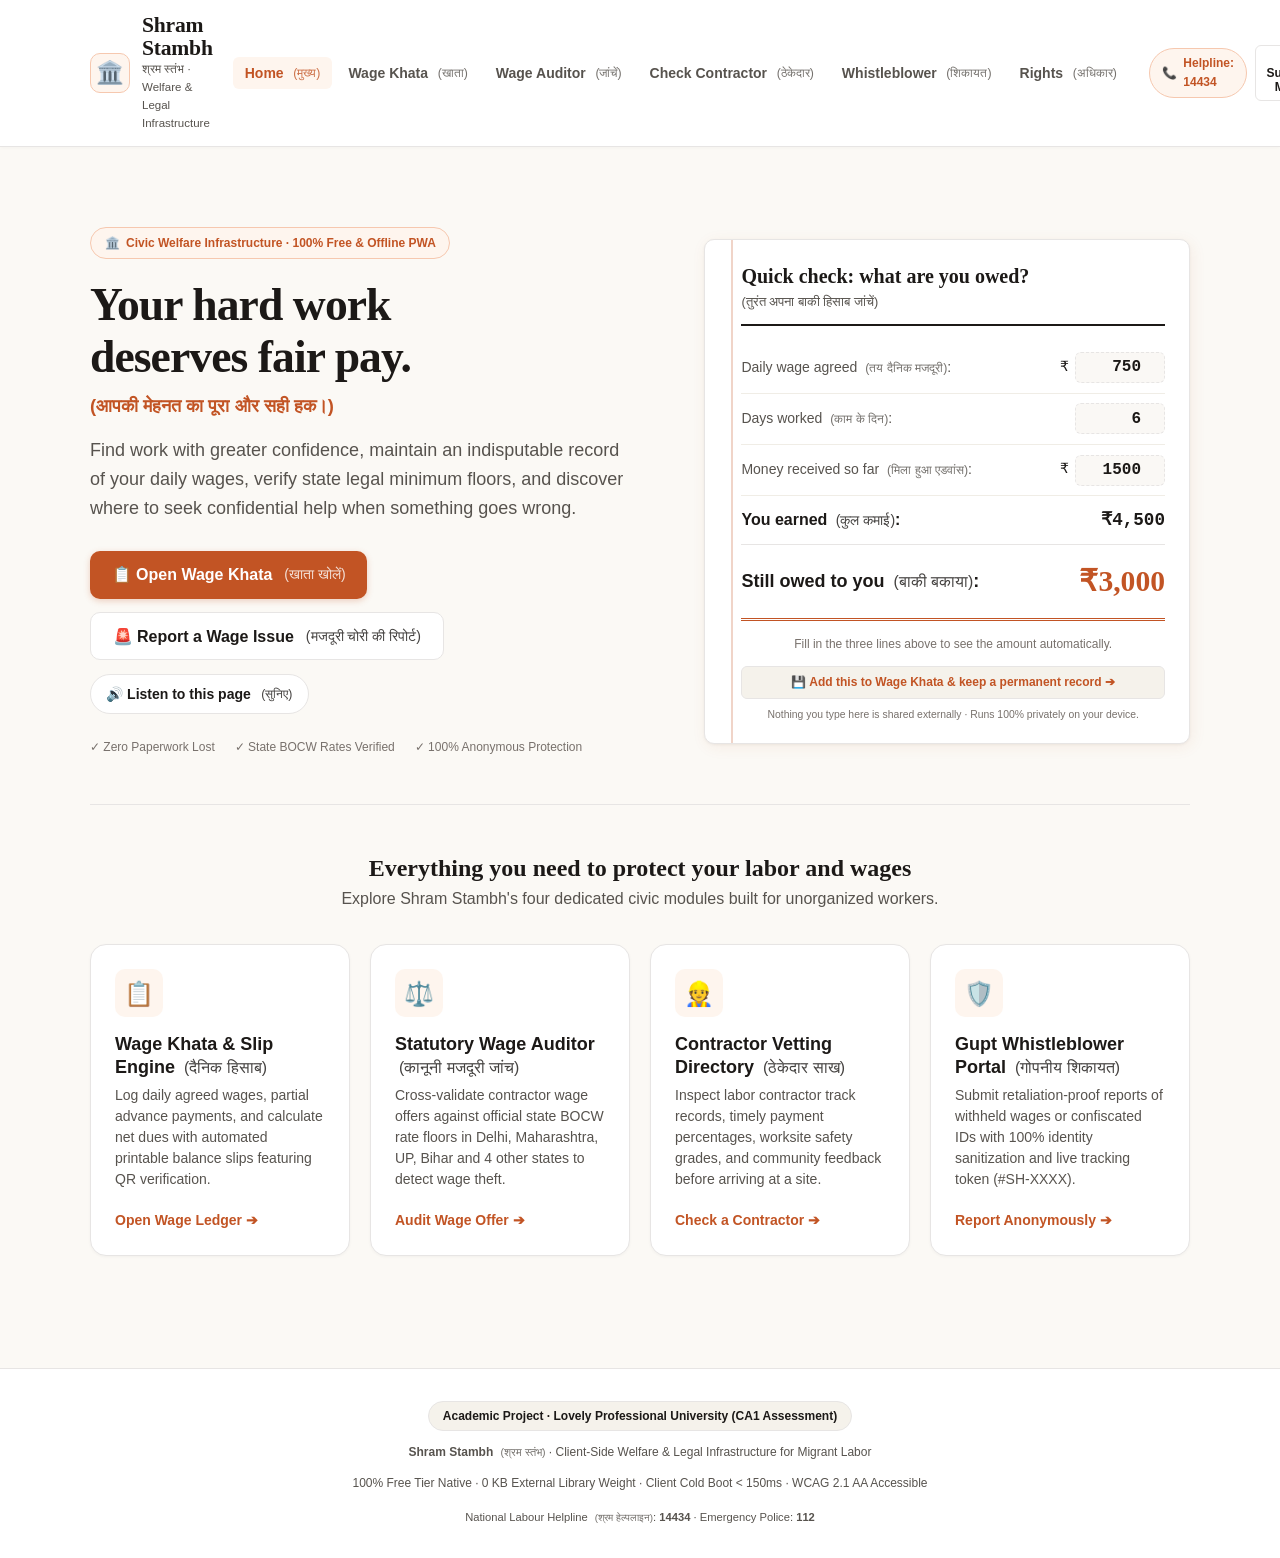
==== index.html @ 22757622 "Revamp UI with aesthetic minimalist terracotta theme, lined notepad widget, and gateway navigation" ====
<!DOCTYPE html>
<html lang="en">
<head>
  <meta charset="UTF-8">
  <meta name="viewport" content="width=device-width, initial-scale=1.0, maximum-scale=5.0">
  <meta name="theme-color" content="#c25424">
  <meta name="description" content="Shram Stambh (श्रम स्तंभ) - Client-side welfare and legal infrastructure for migrant laborers in India. Digital wage ledger, statutory wage auditor, contractor vetting, and anonymous whistleblower portal.">
  <title>Shram Stambh (श्रम स्तंभ) | Migrant Labor Welfare & Legal Infrastructure</title>
  
  <link rel="manifest" href="manifest.json">
  <link rel="stylesheet" href="css/style.css">
</head>
<body>

  <!-- Top Real-time Audio Narrator Ticker (Low-Literacy Voice Bar) -->
  <aside id="speechBar" class="speech-bar" role="status" aria-live="polite">
    <div class="speech-bar-info">
      <div class="speech-waves">
        <span></span><span></span><span></span>
      </div>
      <span id="speechText">Shram Stambh Audio Narrator is actively reading...</span>
    </div>
    <button id="btnStopSpeech" class="btn-stop-speech">Stop Audio <span class="hi-bracket">(आवाज बंद करें)</span> ✕</button>
  </aside>

  <!-- Main Sticky Header -->
  <header class="site-header" role="banner">
    <div class="header-inner">
      <div class="brand-wrapper" onclick="switchTab('home')" role="button" tabindex="0" aria-label="Shram Stambh Home">
        <div class="brand-pillar-icon" aria-hidden="true">🏛️</div>
        <div class="brand-text">
          <h1>Shram Stambh</h1>
          <div class="brand-tagline">श्रम स्तंभ · Welfare & Legal Infrastructure</div>
        </div>
      </div>

      <!-- Navigation Links -->
      <nav class="nav-links-wrap" role="navigation" aria-label="Main Navigation">
        <button class="nav-link-btn active" data-tab="home">Home <span class="hi-bracket">(मुख्य)</span></button>
        <button class="nav-link-btn" data-tab="khata">Wage Khata <span class="hi-bracket">(खाता)</span></button>
        <button class="nav-link-btn" data-tab="verify">Wage Auditor <span class="hi-bracket">(जांचें)</span></button>
        <button class="nav-link-btn" data-tab="contractors">Check Contractor <span class="hi-bracket">(ठेकेदार)</span></button>
        <button class="nav-link-btn" data-tab="grievance">Whistleblower <span class="hi-bracket">(शिकायत)</span></button>
        <button class="nav-link-btn" data-tab="rights">Rights <span class="hi-bracket">(अधिकार)</span></button>
      </nav>

      <!-- Accessibility & Helpline Controls -->
      <div class="header-controls">
        <a href="tel:14434" class="emergency-pill" title="National Labour Helpline">
          <span>📞</span>
          <span>Helpline: 14434</span>
        </a>

        <!-- Accessibility: High Contrast (Sunlight Mode) -->
        <button id="btnContrastToggle" class="ctrl-btn" title="High Contrast Sunlight Mode" aria-label="High Contrast Mode">
          ☀️ Sunlight Mode
        </button>

        <!-- Accessibility: Large Font -->
        <button id="btnFontToggle" class="ctrl-btn" title="Increase Font Size" aria-label="Increase Font Size">
          A+ Text
        </button>
      </div>
    </div>
  </header>

  <!-- Main View Container -->
  <main class="main-content" role="main">

    <!-- ====================================================================
         VIEW 0: AESTHETIC HOMEPAGE & INTERACTIVE QUICK-CHECK GATEWAY
         ==================================================================== -->
    <section id="view-home" class="view-panel active" aria-labelledby="homeHeading">
      
      <!-- Hero Section -->
      <div class="hero-section">
        <div class="hero-grid">
          
          <!-- Left Column: Emotional, Dignified Civic Message -->
          <div class="hero-text-col">
            <div class="hero-tag-pill">
              <span>🏛️</span>
              <span>Civic Welfare Infrastructure · 100% Free &amp; Offline PWA</span>
            </div>

            <h1 id="homeHeading" class="hero-title">
              Your hard work<br>deserves fair pay.
            </h1>
            <div style="font-size: 1.15rem; font-weight: 600; color: var(--color-primary); margin-top: -0.6rem; margin-bottom: 1rem;">
              (आपकी मेहनत का पूरा और सही हक।)
            </div>

            <p class="hero-subtitle">
              Find work with greater confidence, maintain an indisputable record of your daily wages, verify state legal minimum floors, and discover where to seek confidential help when something goes wrong.
            </p>

            <div class="hero-actions">
              <button class="btn btn-primary" onclick="switchTab('khata')">
                📋 Open Wage Khata <span class="hi-bracket">(खाता खोलें)</span>
              </button>
              <button class="btn btn-outline" onclick="switchTab('grievance')">
                🚨 Report a Wage Issue <span class="hi-bracket">(मजदूरी चोरी की रिपोर्ट)</span>
              </button>
              <button class="btn-narrate-pill" data-narrate-key="homeSection" aria-label="Listen to homepage audio">
                🔊 Listen to this page <span class="hi-bracket">(सुनिए)</span>
              </button>
            </div>

            <div class="trust-badges">
              <span>✓ Zero Paperwork Lost</span>
              <span>✓ State BOCW Rates Verified</span>
              <span>✓ 100% Anonymous Protection</span>
            </div>
          </div>

          <!-- Right Column: Interactive Lined Paper Notepad Widget -->
          <div class="hero-widget-col">
            <div class="notepad-card" id="quickCheckNotepad">
              <div class="notepad-header">
                <h3>Quick check: what are you owed?</h3>
                <span style="font-size: 0.8rem; color: var(--color-text-muted);">(तुरंत अपना बाकी हिसाब जांचें)</span>
              </div>

              <!-- Line 1: Daily Wage Agreed -->
              <div class="notepad-row">
                <span class="notepad-label">Daily wage agreed <span class="hi-bracket">(तय दैनिक मजदूरी)</span>:</span>
                <div class="notepad-input-wrap">
                  <span>₹</span>
                  <input type="number" id="quickWage" class="notepad-input" value="750" min="0" step="10">
                </div>
              </div>

              <!-- Line 2: Days Worked -->
              <div class="notepad-row">
                <span class="notepad-label">Days worked <span class="hi-bracket">(काम के दिन)</span>:</span>
                <div class="notepad-input-wrap">
                  <input type="number" id="quickDays" class="notepad-input" value="6" min="1" step="1">
                </div>
              </div>

              <!-- Line 3: Money Received So Far -->
              <div class="notepad-row">
                <span class="notepad-label">Money received so far <span class="hi-bracket">(मिला हुआ एडवांस)</span>:</span>
                <div class="notepad-input-wrap">
                  <span>₹</span>
                  <input type="number" id="quickAdvance" class="notepad-input" value="1500" min="0" step="10">
                </div>
              </div>

              <!-- Summary Line 1: You Earned -->
              <div class="notepad-summary-row">
                <span style="font-weight: 600;">You earned <span class="hi-bracket">(कुल कमाई)</span>:</span>
                <strong id="quickEarned" style="font-family: var(--font-mono); font-size: 1.1rem;">₹4,500</strong>
              </div>

              <!-- Summary Line 2: Still Owed To You -->
              <div class="notepad-owed-row">
                <span>Still owed to you <span class="hi-bracket">(बाकी बकाया)</span>:</span>
                <span id="quickOwed" class="owed-amount">₹3,000</span>
              </div>

              <div class="notepad-footer-hint">
                Fill in the three lines above to see the amount automatically.
              </div>

              <!-- Bridge to Full Ledger -->
              <button id="btnQuickTransferToKhata" class="btn-notepad-action">
                💾 Add this to Wage Khata &amp; keep a permanent record ➔
              </button>

              <div style="font-size: 0.65rem; color: var(--color-text-light); text-align: center; margin-top: 0.5rem;">
                Nothing you type here is shared externally · Runs 100% privately on your device.
              </div>
            </div>
          </div>

        </div>
      </div>

      <!-- Gateway Cards Section: Deeper Entry Points into Website -->
      <div class="gateway-section">
        <div class="gateway-section-title">
          <h2>Everything you need to protect your labor and wages</h2>
          <p>Explore Shram Stambh's four dedicated civic modules built for unorganized workers.</p>
        </div>

        <div class="gateway-grid">
          
          <!-- Gateway Card 1: Khata -->
          <div class="gateway-card" onclick="switchTab('khata')" role="button" tabindex="0">
            <div class="gateway-icon">📋</div>
            <div>
              <h3>Wage Khata &amp; Slip Engine <span class="hi-bracket">(दैनिक हिसाब)</span></h3>
              <p>Log daily agreed wages, partial advance payments, and calculate net dues with automated printable balance slips featuring QR verification.</p>
            </div>
            <span class="gateway-cta-link">Open Wage Ledger ➔</span>
          </div>

          <!-- Gateway Card 2: Legal Wage Auditor -->
          <div class="gateway-card" onclick="switchTab('verify')" role="button" tabindex="0">
            <div class="gateway-icon">⚖️</div>
            <div>
              <h3>Statutory Wage Auditor <span class="hi-bracket">(कानूनी मजदूरी जांच)</span></h3>
              <p>Cross-validate contractor wage offers against official state BOCW rate floors in Delhi, Maharashtra, UP, Bihar and 4 other states to detect wage theft.</p>
            </div>
            <span class="gateway-cta-link">Audit Wage Offer ➔</span>
          </div>

          <!-- Gateway Card 3: Contractor Vetting -->
          <div class="gateway-card" onclick="switchTab('contractors')" role="button" tabindex="0">
            <div class="gateway-icon">👷</div>
            <div>
              <h3>Contractor Vetting Directory <span class="hi-bracket">(ठेकेदार साख)</span></h3>
              <p>Inspect labor contractor track records, timely payment percentages, worksite safety grades, and community feedback before arriving at a site.</p>
            </div>
            <span class="gateway-cta-link">Check a Contractor ➔</span>
          </div>

          <!-- Gateway Card 4: Whistleblower Portal -->
          <div class="gateway-card" onclick="switchTab('grievance')" role="button" tabindex="0">
            <div class="gateway-icon">🛡️</div>
            <div>
              <h3>Gupt Whistleblower Portal <span class="hi-bracket">(गोपनीय शिकायत)</span></h3>
              <p>Submit retaliation-proof reports of withheld wages or confiscated IDs with 100% identity sanitization and live tracking token (#SH-XXXX).</p>
            </div>
            <span class="gateway-cta-link">Report Anonymously ➔</span>
          </div>

        </div>
      </div>

    </section>

    <!-- ====================================================================
         VIEW 1: KHATA (DIGITAL WAGE LEDGER & VOUCHERS)
         ==================================================================== -->
    <section id="view-khata" class="view-panel" aria-labelledby="khataHeading">
      <div class="section-banner">
        <div class="section-title-wrap">
          <h2 id="khataHeading">📋 Digital Daily Wage Ledger <span class="hi-bracket">(डिजिटल दैनिक मजदूरी खाता)</span></h2>
          <p>Maintain tamper-evident digital records of agreed daily wages and advance payments. <span class="hi-bracket">(दैनिक मजदूरी और एडवांस का पक्का हिसाब रखें।)</span></p>
        </div>
        <button class="btn-narrate-pill" data-narrate-key="khataSection" aria-label="Listen to section audio summary">
          🔊 Listen <span class="hi-bracket">(सुनिए)</span>
        </button>
      </div>

      <!-- Financial Metrics Grid -->
      <div class="stats-grid">
        <div class="stat-card">
          <span class="stat-label">Total Wages Earned <span class="hi-bracket">(कुल कमाई)</span></span>
          <span id="kpiTotalEarned" class="stat-value">₹0</span>
          <span class="stat-subtext">Total recorded work value</span>
        </div>
        <div class="stat-card paid">
          <span class="stat-label">Advance Received <span class="hi-bracket">(प्राप्त एडवांस)</span></span>
          <span id="kpiTotalAdvance" class="stat-value paid-text">₹0</span>
          <span class="stat-subtext">Tokens / cash paid</span>
        </div>
        <div class="stat-card due">
          <span class="stat-label">Net Balance Due <span class="hi-bracket">(बाकी बकाया)</span></span>
          <span id="kpiTotalDue" class="stat-value due-text">₹0</span>
          <span class="stat-subtext">Pending contractor payout</span>
        </div>
        <div class="stat-card days">
          <span class="stat-label">Days Recorded <span class="hi-bracket">(कार्य दिवस)</span></span>
          <span id="kpiTotalDays" class="stat-value" style="color: #0284c7;">0</span>
          <span class="stat-subtext">Attendance logs</span>
        </div>
      </div>

      <!-- Two-Column Interactive Layout -->
      <div class="dashboard-columns">
        
        <!-- Left Column: Work Logger Form -->
        <div class="app-card">
          <div class="card-title-bar">
            <h3>Log Daily Work <span class="hi-bracket">(नया काम दर्ज करें)</span></h3>
            <span class="badge badge-verified">₹0 Cost · 100% Offline</span>
          </div>

          <form id="formLogWork" novalidate>
            <div class="form-grid">
              
              <div class="form-group">
                <label for="entryDate" class="form-label">Date of Work <span class="hi-bracket">(काम की तारीख)</span></label>
                <input type="date" id="entryDate" class="form-input" required>
              </div>

              <div class="form-group">
                <label for="entryThekedar" class="form-label">Contractor Name / Munshi <span class="hi-bracket">(ठेकेदार का नाम / मुंशी)</span></label>
                <input type="text" id="entryThekedar" class="form-input" placeholder="e.g. Ramesh Thekedar, Gupta Construction" required>
              </div>

              <div class="form-group">
                <label for="entrySite" class="form-label">Worksite / Project Name <span class="hi-bracket">(साइट / कार्यस्थल का नाम)</span></label>
                <input type="text" id="entrySite" class="form-input" placeholder="e.g. Apex Tower 4, Sector 62 Flyover" required>
              </div>

              <div class="form-group">
                <label for="entryRole" class="form-label">Skill Role <span class="hi-bracket">(काम की श्रेणी)</span></label>
                <select id="entryRole" class="form-select">
                  <option value="Labourer (अकुशल मजदूर)">Unskilled Labourer / Helper / Beldar <span class="hi-bracket">(अकुशल मजदूर)</span></option>
                  <option value="Semi-Skilled (अर्ध-कुशल)">Semi-Skilled / Assistant Mason <span class="hi-bracket">(अर्ध-कुशल)</span></option>
                  <option value="Mason (राजमिस्त्री)" selected>Skilled Mason / Carpenter / Electrician <span class="hi-bracket">(कुशल कारीगर)</span></option>
                  <option value="Supervisor (फोरमैन)">Highly Skilled / Supervisor / Foreman <span class="hi-bracket">(उच्च कुशल)</span></option>
                </select>
              </div>

              <div class="form-grid two-col">
                <div class="form-group">
                  <label for="entryWage" class="form-label">Agreed Daily Wage (₹) <span class="hi-bracket">(तय दैनिक मजदूरी)</span></label>
                  <div class="input-currency-wrapper">
                    <span class="currency-symbol">₹</span>
                    <input type="number" id="entryWage" class="form-input" placeholder="750" min="0" step="10" required>
                  </div>
                </div>

                <div class="form-group">
                  <label for="entryAdvance" class="form-label">Advance Received Today (₹) <span class="hi-bracket">(आज मिला एडवांस)</span></label>
                  <div class="input-currency-wrapper">
                    <span class="currency-symbol">₹</span>
                    <input type="number" id="entryAdvance" class="form-input" value="0" min="0" step="10">
                  </div>
                </div>
              </div>

              <div class="form-group">
                <label for="entryNotes" class="form-label">Work Details &amp; Notes <span class="hi-bracket">(काम का विवरण व टिप्पणी)</span></label>
                <input type="text" id="entryNotes" class="form-input" placeholder="e.g. 2 hours overtime, shuttering work block C">
              </div>

              <button type="submit" class="btn btn-primary btn-block" style="margin-top: 0.5rem;">
                💾 Save Entry to Ledger <span class="hi-bracket">(हिसाब सेव करें)</span>
              </button>

            </div>
          </form>
        </div>

        <!-- Right Column: Ledger Slips List -->
        <div class="app-card">
          <div class="card-title-bar">
            <h3>Recent Balance Records <span class="hi-bracket">(बाकी हिसाब पर्चियां)</span></h3>
            <button class="btn-narrate-pill" data-narrate-key="balanceSlip" title="Listen to Slip guidance" aria-label="Listen to Slip guidance">
              🔊
            </button>
          </div>

          <!-- Filters -->
          <div class="filter-bar">
            <input type="text" id="filterThekedar" class="form-input" placeholder="Search by contractor or worksite (खोजें)...">
            <select id="filterStatus" class="form-select">
              <option value="all">All Records <span class="hi-bracket">(सभी)</span></option>
              <option value="due">Due Only <span class="hi-bracket">(बकाया)</span></option>
              <option value="paid">Paid Only <span class="hi-bracket">(चुकता)</span></option>
            </select>
          </div>

          <!-- Records Container -->
          <div id="recordsList" class="records-list" role="region" aria-live="polite">
            <!-- Populated dynamically by wageTracker.js -->
          </div>

        </div>

      </div>
    </section>

    <!-- ====================================================================
         VIEW 2: STATUTORY LEGAL WAGE AUDITOR
         ==================================================================== -->
    <section id="view-verify" class="view-panel" aria-labelledby="verifyHeading">
      <div class="section-banner">
        <div class="section-title-wrap">
          <h2 id="verifyHeading">⚖️ Statutory Wage Auditor &amp; BOCW Checker <span class="hi-bracket">(कानूनी मजदूरी जांच केंद्र)</span></h2>
          <p>Cross-validate contractor offers against official state statutory minimum wage floors. <span class="hi-bracket">(सरकारी न्यूनतम मजदूरी से दर जांचें।)</span></p>
        </div>
        <button class="btn-narrate-pill" data-narrate-key="verifySection" aria-label="Listen to section audio summary">
          🔊 Listen <span class="hi-bracket">(सुनिए)</span>
        </button>
      </div>

      <div class="dashboard-columns">
        
        <!-- Left: Auditor Input Form -->
        <div class="app-card">
          <div class="card-title-bar">
            <h3>Statutory Minimum Wage Auditor <span class="hi-bracket">(न्यूनतम मजदूरी कैलकुलेटर)</span></h3>
            <span class="badge badge-due">Minimum Wages Act 1948</span>
          </div>

          <div class="form-grid">
            
            <div class="form-group">
              <label for="auditStateSelect" class="form-label">Select State <span class="hi-bracket">(राज्य चुनें)</span></label>
              <select id="auditStateSelect" class="form-select">
                <option value="Delhi" selected>Delhi (Delhi NCT) <span class="hi-bracket">(दिल्ली)</span></option>
                <option value="Maharashtra">Maharashtra <span class="hi-bracket">(महाराष्ट्र)</span></option>
                <option value="Punjab">Punjab <span class="hi-bracket">(पंजाब)</span></option>
                <option value="Uttar Pradesh">Uttar Pradesh <span class="hi-bracket">(उत्तर प्रदेश)</span></option>
                <option value="Bihar">Bihar <span class="hi-bracket">(बिहार)</span></option>
                <option value="Haryana">Haryana <span class="hi-bracket">(हरियाणा)</span></option>
                <option value="Karnataka">Karnataka <span class="hi-bracket">(कर्नाटक)</span></option>
                <option value="West Bengal">West Bengal <span class="hi-bracket">(पश्चिम बंगाल)</span></option>
              </select>
            </div>

            <div class="form-group">
              <label for="auditSkillSelect" class="form-label">Skill Category <span class="hi-bracket">(काम की श्रेणी)</span></label>
              <select id="auditSkillSelect" class="form-select">
                <option value="unskilled" selected>Unskilled (Helper / Beldar) <span class="hi-bracket">(अकुशल मजदूर)</span></option>
                <option value="semi_skilled">Semi-Skilled (Asst. Mason) <span class="hi-bracket">(अर्ध-कुशल)</span></option>
                <option value="skilled">Skilled (Mason / Electrician) <span class="hi-bracket">(कुशल कारीगर)</span></option>
                <option value="highly_skilled">Highly Skilled (Supervisor) <span class="hi-bracket">(उच्च कुशल)</span></option>
              </select>
            </div>

            <div class="form-group">
              <label for="auditWageInput" class="form-label">Contractor Offered Daily Wage (₹) <span class="hi-bracket">(ऑफर की गई मजदूरी)</span></label>
              <div class="input-currency-wrapper">
                <span class="currency-symbol">₹</span>
                <input type="number" id="auditWageInput" class="form-input" value="500" placeholder="500" min="0" step="10">
              </div>
              <span class="form-hint">Enter the daily wage promised or paid by the labor contractor.</span>
            </div>

            <button id="btnVerifyWage" type="button" class="btn btn-primary btn-block">
              ⚖️ Verify Statutory Compliance <span class="hi-bracket">(कानूनी जांच करें)</span>
            </button>

            <!-- Dynamic Wage Theft Alert Box Container -->
            <div id="auditResultBox" aria-live="assertive">
              <!-- Result renders here with live theft calculation -->
            </div>

          </div>
        </div>

        <!-- Right: Official Statutory Matrix & Worker Rights -->
        <div>
          <div class="app-card">
            <div class="card-title-bar">
              <h3>Official Statutory Minimum Wage Floor (BOCW) <span class="hi-bracket">(सरकारी मजदूरी दर सूची)</span></h3>
            </div>
            <div id="statutoryMatrixContainer">
              <!-- Dynamically populated from wageTracker.js -->
            </div>
          </div>
        </div>

      </div>
    </section>

    <!-- ====================================================================
         VIEW 3: CONTRACTOR DIRECTORY & COMMUNITY VETTING
         ==================================================================== -->
    <section id="view-contractors" class="view-panel" aria-labelledby="contractorHeading">
      <div class="section-banner">
        <div class="section-title-wrap">
          <h2 id="contractorHeading">👷 Contractor Directory &amp; Community Vetting <span class="hi-bracket">(ठेकेदार डायरेक्टरी व जन-समीक्षा)</span></h2>
          <p>Vet contractors before accepting a job. Inspect timely payment scores and safety grades. <span class="hi-bracket">(काम लेने से पहले ठेकेदार की साख जांचें।)</span></p>
        </div>
        <div style="display: flex; gap: 0.5rem; align-items: center; flex-wrap: wrap;">
          <button id="btnOpenRateModal" class="btn btn-primary btn-small">
            + Rate a Contractor <span class="hi-bracket">(रेटिंग दें)</span>
          </button>
          <button class="btn-narrate-pill" data-narrate-key="reviewsSection" aria-label="Listen to section audio summary">
            🔊 Listen <span class="hi-bracket">(सुनिए)</span>
          </button>
        </div>
      </div>

      <!-- Search Input -->
      <div class="filter-bar">
        <input type="text" id="searchContractorInput" class="form-input" placeholder="Search by contractor, city or trade (ठेकेदार या शहर खोजें)...">
      </div>

      <!-- Contractor Cards Grid -->
      <div id="contractorsList" class="contractor-grid">
        <!-- Rendered by complaints.js -->
      </div>
    </section>

    <!-- ====================================================================
         VIEW 4: GUPT SHIKAYAT KENDRA (WHISTLEBLOWER & RETALIATION-PROOF PORTAL)
         ==================================================================== -->
    <section id="view-grievance" class="view-panel" aria-labelledby="grievanceHeading">
      <div class="section-banner">
        <div class="section-title-wrap">
          <h2 id="grievanceHeading">🛡️ Whistleblower Portal / Gupt Kendra <span class="hi-bracket">(गुप्त शिकायत केंद्र)</span></h2>
          <p>100% Anonymous &amp; Retaliation-Proof. Your identity is cryptographically sanitized. <span class="hi-bracket">(100% गोपनीय व सुरक्षित।)</span></p>
        </div>
        <button class="btn-narrate-pill" data-narrate-key="grievanceSection" aria-label="Listen to section audio summary">
          🔊 Listen <span class="hi-bracket">(सुनिए)</span>
        </button>
      </div>

      <!-- Anonymity Shield Banner -->
      <div class="anonymity-shield-banner">
        <div class="shield-content">
          <div class="shield-icon" aria-hidden="true">🔒</div>
          <div>
            <h3 style="font-size: 1.15rem; color: #ffffff;">Zero-Retaliation Guarantee <span class="hi-bracket">(पूर्ण पहचान सुरक्षा)</span></h3>
            <p style="font-size: 0.85rem; color: #cbd5e1; margin-top: 0.2rem;">
              Worker identity keys are stripped before storage. Unique tracking tokens protect against blacklisting or employer harassment.
            </p>
          </div>
        </div>
        <button id="btnToggleAdmin" class="btn btn-secondary btn-small" style="background: rgba(255,255,255,0.15); color: #fff; border-color: rgba(255,255,255,0.3);">
          👔 Labour Officer Dashboard <span class="hi-bracket">(श्रम अधिकारी दृश्य)</span>
        </button>
      </div>

      <div class="dashboard-columns">
        
        <!-- Left: Whistleblower Form -->
        <div class="app-card">
          <div class="card-title-bar">
            <h3>Report Wage Theft, Confiscation or Abuse <span class="hi-bracket">(शोषण की रिपोर्ट दर्ज करें)</span></h3>
            <span class="badge badge-due">100% Anonymous</span>
          </div>

          <form id="formGrievance">
            <div class="form-grid">
              
              <div class="form-group">
                <label for="grievanceContractor" class="form-label">Accused Contractor / Worksite <span class="hi-bracket">(आरोपी ठेकेदार / साइट का नाम)</span></label>
                <input type="text" id="grievanceContractor" class="form-input" placeholder="e.g. Sharma Infrastructure / Metro Flyover Site" required>
              </div>

              <div class="form-group">
                <label for="grievanceLocation" class="form-label">Incident Location / City <span class="hi-bracket">(घटना स्थल / शहर)</span></label>
                <input type="text" id="grievanceLocation" class="form-input" placeholder="e.g. Sector 62, Noida, Uttar Pradesh" required>
              </div>

              <div class="form-group">
                <label for="grievanceCategory" class="form-label">Violation Category <span class="hi-bracket">(शिकायत का प्रकार)</span></label>
                <select id="grievanceCategory" class="form-select">
                  <option value="wage_theft">Unpaid / Slashed Wages (Wage Theft) <span class="hi-bracket">(मजदूरी चोरी)</span></option>
                  <option value="withheld_documents">Confiscated Aadhaar / Personal Documents <span class="hi-bracket">(दस्तावेज जब्ती)</span></option>
                  <option value="unsafe_site">Unsafe Worksite / No Safety Equipment <span class="hi-bracket">(असुरक्षित कार्यस्थल)</span></option>
                  <option value="harassment">Verbal Threats / Physical Harassment <span class="hi-bracket">(धमकी या प्रताड़ना)</span></option>
                  <option value="overtime_unpaid">Forced Unpaid Overtime (12-14 hr shifts) <span class="hi-bracket">(बिना भुगतान ओवरटाइम)</span></option>
                </select>
              </div>

              <div class="form-group">
                <label for="grievanceDetails" class="form-label">Detailed Incident Description <span class="hi-bracket">(घटना का पूरा विवरण)</span></label>
                <textarea id="grievanceDetails" class="form-textarea" placeholder="Describe the incident: how many workers affected, pending payment days, contractor response..." required></textarea>
              </div>

              <!-- Anonymity Checkbox -->
              <label class="checkbox-group" for="grievanceAnonCheckbox">
                <input type="checkbox" id="grievanceAnonCheckbox" checked>
                <div class="checkbox-text">
                  <span class="checkbox-title">Keep Identity 100% Anonymous <span class="hi-bracket">(मेरी पहचान पूरी तरह गुप्त रखें)</span></span>
                  <span class="checkbox-desc">Client-side sanitizer strips personal details and issues an isolated alphanumeric tracking token.</span>
                </div>
              </label>

              <button type="submit" class="btn btn-danger btn-block" style="margin-top: 0.5rem;">
                📢 Submit Whistleblower Report <span class="hi-bracket">(गुप्त शिकायत भेजें)</span>
              </button>

            </div>
          </form>
        </div>

        <!-- Right: Status Tracker Card -->
        <div class="app-card">
          <div class="card-title-bar">
            <h3>Track Grievance Status <span class="hi-bracket">(शिकायत स्थिति जांचें)</span></h3>
            <span class="badge badge-verified">Live Tracking</span>
          </div>

          <p class="form-hint" style="margin-bottom: 0.75rem;">
            Enter your tracking Ticket ID (e.g. <strong>#SH-9042</strong> or <strong>#SH-8719</strong>) to inspect legal dispatch and enforcement status.
          </p>

          <div style="display: flex; gap: 0.5rem; margin-bottom: 1rem;">
            <input type="text" id="inputTrackTicket" class="form-input" placeholder="e.g. #SH-9042">
            <button id="btnTrackTicket" class="btn btn-secondary" style="min-width: 110px;">
              🔍 Track Status <span class="hi-bracket">(जांचें)</span>
            </button>
          </div>

          <div id="trackResultContainer">
            <div class="empty-state">
              <div class="empty-state-icon">🛡️</div>
              <p>Enter your Ticket ID above or type <strong>#SH-9042</strong> for an instant live demo.</p>
            </div>
          </div>

        </div>

      </div>
    </section>

    <!-- ====================================================================
         VIEW 5: WORKER LEGAL RIGHTS GUIDE
         ==================================================================== -->
    <section id="view-rights" class="view-panel" aria-labelledby="rightsHeading">
      <div class="section-banner">
        <div class="section-title-wrap">
          <h2 id="rightsHeading">⚖️ Know Your Statutory Rights <span class="hi-bracket">(कामगारों के कानूनी अधिकार)</span></h2>
          <p>Core protections guaranteed under Indian labour laws for unorganized and migrant workers.</p>
        </div>
      </div>

      <div class="dashboard-columns">
        <div class="app-card">
          <div class="card-title-bar">
            <h3>5 Core Statutory Legal Protections</h3>
          </div>
          <ul style="font-size: 0.95rem; line-height: 1.7; padding-left: 1.25rem; color: var(--color-text-main);">
            <li><strong>Maximum 8-Hour Workday:</strong> Under the Factories Act and BOCW rules, work beyond 8 hours daily requires overtime compensation at twice the normal rate (2x wages).</li>
            <li><strong>Mandatory Weekly Rest Day:</strong> Every worker is legally entitled to 1 full paid rest day after 6 consecutive days of work.</li>
            <li><strong>Passbook &amp; Attendance Slip:</strong> Section 17 of the Inter-State Migrant Workmen Act 1979 makes it mandatory for contractors to issue written wage passbooks to every laborer.</li>
            <li><strong>Zero Document Confiscation:</strong> Withholding a worker's original Aadhaar, ration card, or voter ID is a criminal offense under IPC Section 340.</li>
            <li><strong>Safety Equipment &amp; Drinking Water:</strong> Helmets, safety boots, first-aid, and clean potable drinking water are non-negotiable statutory duties of the employer on all construction sites.</li>
          </ul>
        </div>

        <div class="app-card">
          <div class="card-title-bar">
            <h3>Key National Labour Enactments</h3>
          </div>
          <ul style="font-size: 0.9rem; line-height: 1.6; padding-left: 1.25rem; color: var(--color-text-muted);">
            <li><strong>Minimum Wages Act, 1948:</strong> Mandates legal floor rates that cannot be undercut by any informal contract.</li>
            <li><strong>Building and Other Construction Workers (BOCW) Act, 1996:</strong> Regulates safety, health, accident compensation, and cess funds.</li>
            <li><strong>Inter-State Migrant Workmen Act, 1979:</strong> Requires licensing of contractors and protects laborers migrating across state lines.</li>
            <li><strong>Code on Wages, 2019:</strong> Universalizes floor wages across informal day-labor sectors in India.</li>
          </ul>
          <div style="margin-top: 1rem;">
            <a href="tel:14434" class="btn btn-primary btn-block">📞 Call National Labour Helpline: 14434</a>
          </div>
        </div>
      </div>
    </section>

  </main>

  <!-- ====================================================================
       MODALS & DIALOGS
       ==================================================================== -->

  <!-- Printable Slip Modal -->
  <div id="slipModal" class="modal-overlay" role="dialog" aria-modal="true" aria-labelledby="slipModalTitle">
    <div class="modal-card">
      <div class="modal-header">
        <h3 id="slipModalTitle">🖨️ Printable Balance Wage Slip <span class="hi-bracket">(कानूनी हिसाब पर्ची)</span></h3>
        <button class="btn-close-modal" aria-label="Close">&times;</button>
      </div>
      <div class="modal-body" id="slipModalContent">
        <!-- Rendered by wageTracker.js -->
      </div>
      <div class="modal-footer">
        <button class="btn btn-secondary btn-modal-cancel">Close <span class="hi-bracket">(बंद करें)</span></button>
        <button id="btnTriggerPrint" class="btn btn-primary">🖨️ Print Slip <span class="hi-bracket">(पर्ची प्रिंट करें)</span></button>
      </div>
    </div>
  </div>

  <!-- Ticket Confirmation Modal -->
  <div id="ticketModal" class="modal-overlay" role="dialog" aria-modal="true" aria-labelledby="ticketModalTitle">
    <div class="modal-card">
      <div class="modal-header">
        <h3 id="ticketModalTitle">🛡️ Confidential Grievance Receipt <span class="hi-bracket">(गोपनीय रसीद)</span></h3>
        <button class="btn-close-modal" aria-label="Close">&times;</button>
      </div>
      <div class="modal-body" id="ticketModalContent">
        <!-- Rendered by app.js -->
      </div>
      <div class="modal-footer">
        <button class="btn btn-primary btn-modal-cancel">Got It, Save Ticket <span class="hi-bracket">(समझ गया)</span></button>
      </div>
    </div>
  </div>

  <!-- Rate Contractor Modal -->
  <div id="rateContractorModal" class="modal-overlay" role="dialog" aria-modal="true" aria-labelledby="rateModalTitle">
    <div class="modal-card">
      <div class="modal-header">
        <h3 id="rateModalTitle">⭐ Rate a Contractor <span class="hi-bracket">(ठेकेदार को रेटिंग दें)</span></h3>
        <button class="btn-close-modal" aria-label="Close">&times;</button>
      </div>
      <form id="formRateContractor">
        <div class="modal-body">
          <div class="form-grid">
            <div class="form-group">
              <label for="rateModalThekedarName" class="form-label">Contractor Name <span class="hi-bracket">(ठेकेदार का नाम)</span></label>
              <input type="text" id="rateModalThekedarName" class="form-input" required>
            </div>
            <div class="form-grid two-col">
              <div class="form-group">
                <label for="rateModalTrade" class="form-label">Trade / Work Type <span class="hi-bracket">(काम का प्रकार)</span></label>
                <input type="text" id="rateModalTrade" class="form-input" placeholder="e.g. Masonry, Painting, Shuttering">
              </div>
              <div class="form-group">
                <label for="rateModalCity" class="form-label">City / Region <span class="hi-bracket">(शहर / क्षेत्र)</span></label>
                <input type="text" id="rateModalCity" class="form-input" placeholder="e.g. Noida / Delhi NCR">
              </div>
            </div>
            <div class="form-group">
              <label for="rateModalStars" class="form-label">Rating <span class="hi-bracket">(रेटिंग)</span></label>
              <select id="rateModalStars" class="form-select">
                <option value="5">⭐⭐⭐⭐⭐ (5/5) Excellent - Always pays on time</option>
                <option value="4" selected>⭐⭐⭐⭐ (4/5) Good Contractor</option>
                <option value="3">⭐⭐⭐ (3/5) Average - Occasional payment delays</option>
                <option value="2">⭐⭐ (2/5) Poor - Delays wages frequently</option>
                <option value="1">⭐ (1/5) Severe Warning - Wage theft reported</option>
              </select>
            </div>
            <div class="form-group">
              <label for="rateModalFeedback" class="form-label">Worker Experience &amp; Feedback <span class="hi-bracket">(आपका अनुभव / समीक्षा)</span></label>
              <textarea id="rateModalFeedback" class="form-textarea" placeholder="Does this contractor pay wages on time? How is site safety and drinking water availability?"></textarea>
            </div>
          </div>
        </div>
        <div class="modal-footer">
          <button type="button" class="btn btn-secondary btn-modal-cancel">Cancel <span class="hi-bracket">(रद्द करें)</span></button>
          <button type="submit" class="btn btn-primary">⭐ Submit Anonymous Review <span class="hi-bracket">(रेटिंग सबमिट करें)</span></button>
        </div>
      </form>
    </div>
  </div>

  <!-- Admin / Inspector Demo Modal -->
  <div id="adminModal" class="modal-overlay" role="dialog" aria-modal="true" aria-labelledby="adminModalTitle">
    <div class="modal-card" style="max-width: 720px;">
      <div class="modal-header">
        <h3 id="adminModalTitle">👔 Labour Enforcement Officer (DLC) Live View <span class="hi-bracket">(श्रम अधिकारी डैशबोर्ड)</span></h3>
        <button class="btn-close-modal" aria-label="Close">&times;</button>
      </div>
      <div class="modal-body" id="adminModalContent">
        <!-- Rendered by app.js -->
      </div>
      <div class="modal-footer">
        <button class="btn btn-secondary btn-modal-cancel">Close Dashboard <span class="hi-bracket">(बंद करें)</span></button>
      </div>
    </div>
  </div>

  <!-- Toast Notification Container -->
  <div id="toastContainer" class="toast-container" aria-live="polite"></div>

  <!-- Accessible Footer -->
  <footer class="site-footer" role="contentinfo">
    <div class="footer-inner">
      <div>
        <span class="academic-badge">Academic Project · Lovely Professional University (CA1 Assessment)</span>
      </div>
      <div>
        <strong>Shram Stambh <span class="hi-bracket">(श्रम स्तंभ)</span></strong> · Client-Side Welfare &amp; Legal Infrastructure for Migrant Labor
      </div>
      <div style="font-size: 0.75rem; color: var(--color-text-muted);">
        100% Free Tier Native · 0 KB External Library Weight · Client Cold Boot &lt; 150ms · WCAG 2.1 AA Accessible
      </div>
      <div style="font-size: 0.7rem; color: var(--color-text-muted); margin-top: 0.25rem;">
        National Labour Helpline <span class="hi-bracket">(श्रम हेल्पलाइन)</span>: <strong>14434</strong> · Emergency Police: <strong>112</strong>
      </div>
    </div>
  </footer>

  <!-- Core Pure Vanilla Modular Scripts (ES6+) -->
  <script src="js/speech.js"></script>
  <script src="js/wageTracker.js"></script>
  <script src="js/complaints.js"></script>
  <script src="js/app.js"></script>

  <!-- Service Worker Registration for PWA Offline Resilience -->
  <script>
    if ('serviceWorker' in navigator) {
      window.addEventListener('load', () => {
        navigator.serviceWorker.register('sw.js').then(() => {
          console.log('Shram Stambh Service Worker Registered.');
        }).catch(err => {
          console.warn('SW registration failed:', err);
        });
      });
    }
  </script>
</body>
</html>
---- css/style.css ----
/* ==========================================================================
   SHRAM STAMBH (श्रम स्तंभ) - Design System & Stylesheet
   Aesthetic: Minimalistic Warm Orange & Editorial Linen Palette
   Human-Centric, Accessible & Responsive across Mobile, Tablet, Desktop
   ========================================================================== */

:root {
  /* Warm Minimalistic Orange & Stone Palette */
  --color-primary: #c25424;           /* Warm Terracotta / Burnt Sienna */
  --color-primary-hover: #a33f16;
  --color-primary-light: #fef5ee;     /* Warm linen peach */
  --color-primary-border: #f6c8af;
  --color-primary-dark: #6e2509;

  --color-accent-amber: #b45309;
  --color-accent-gold: #d97706;

  --color-success: #15803d;
  --color-success-bg: #f2fbf4;
  --color-success-border: #bbf7d0;

  --color-danger: #b91c1c;
  --color-danger-bg: #fef2f2;
  --color-danger-border: #fecaca;

  /* Surfaces & Backgrounds */
  --color-bg-page: #fbf9f5;          /* Warm organic linen / cream */
  --color-bg-surface: #ffffff;
  --color-bg-subtle: #f5f2eb;        /* Soft sand */
  --color-bg-card: #ffffff;

  /* Typography Colors */
  --color-text-main: #1c1917;        /* Warm charcoal / deep stone */
  --color-text-muted: #57534e;       /* Medium warm stone */
  --color-text-light: #78716c;
  --color-text-inverse: #ffffff;
  --color-border: #e7e5e4;           /* Soft organic divider */
  --color-border-hover: #d6d3d1;
  --color-border-focus: #c25424;

  /* Elevation & Shadows */
  --shadow-sm: 0 1px 3px rgba(28, 25, 23, 0.04);
  --shadow-md: 0 4px 12px rgba(28, 25, 23, 0.06);
  --shadow-lg: 0 12px 24px -4px rgba(28, 25, 23, 0.08);
  --shadow-notepad: 2px 3px 15px rgba(194, 84, 36, 0.08), 0 1px 3px rgba(0,0,0,0.05);

  /* Typography Stack */
  --font-serif: "Merriweather", "Georgia", "Cambria", "Times New Roman", serif;
  --font-sans: -apple-system, BlinkMacSystemFont, "Segoe UI", Roboto, "Noto Sans Devanagari", Oxygen, Ubuntu, Cantarell, sans-serif;
  --font-mono: ui-monospace, SFMono-Regular, Menlo, Monaco, Consolas, monospace;

  --fs-xs: 0.75rem;     /* 12px */
  --fs-sm: 0.875rem;    /* 14px */
  --fs-base: 1rem;      /* 16px */
  --fs-lg: 1.125rem;    /* 18px */
  --fs-xl: 1.25rem;     /* 20px */
  --fs-2xl: 1.5rem;     /* 24px */
  --fs-3xl: 2rem;       /* 32px */
  --fs-hero: 2.85rem;   /* 45px */

  --touch-target: 48px;
  --radius-sm: 6px;
  --radius-md: 10px;
  --radius-lg: 16px;
  --radius-full: 9999px;
  --container-max: 1140px;

  --transition-fast: 0.15s ease-in-out;
  --transition-normal: 0.25s ease-in-out;
}

/* Bracketed Hindi Styling */
.hi-bracket {
  font-size: 0.88em;
  font-weight: 400;
  opacity: 0.82;
  margin-left: 0.25rem;
  color: inherit;
  display: inline-block;
}

/* High Contrast Mode for Construction Sunlight */
body.high-contrast {
  --color-primary: #f97316;
  --color-primary-hover: #ea580c;
  --color-primary-light: #1c1917;
  --color-primary-border: #f97316;

  --color-bg-page: #000000;
  --color-bg-surface: #121212;
  --color-bg-subtle: #1c1917;
  --color-bg-card: #18181b;

  --color-text-main: #ffffff;
  --color-text-muted: #d4d4d8;
  --color-border: #3f3f46;

  --color-success: #4ade80;
  --color-success-bg: #052e16;
  --color-danger: #f87171;
  --color-danger-bg: #450a0a;
}

/* Large Font Accessibility Mode */
body.large-font {
  --fs-xs: 0.875rem;
  --fs-sm: 1rem;
  --fs-base: 1.15rem;
  --fs-lg: 1.3rem;
  --fs-xl: 1.45rem;
  --fs-2xl: 1.75rem;
  --fs-3xl: 2.25rem;
  --fs-hero: 3.25rem;
  --touch-target: 54px;
}

/* Base Reset & Box Sizing */
*, *::before, *::after {
  box-sizing: border-box;
  margin: 0;
  padding: 0;
}

html {
  font-size: 16px;
  scroll-behavior: smooth;
  -webkit-text-size-adjust: 100%;
}

body {
  font-family: var(--font-sans);
  background-color: var(--color-bg-page);
  color: var(--color-text-main);
  line-height: 1.55;
  min-height: 100vh;
  display: flex;
  flex-direction: column;
  transition: background-color var(--transition-normal), color var(--transition-normal);
}

h1, h2, h3, h4, h5, h6 {
  color: var(--color-text-main);
  line-height: 1.25;
}

.serif-heading {
  font-family: var(--font-serif);
  font-weight: 700;
  letter-spacing: -0.015em;
}

p {
  margin-bottom: 0.75rem;
}

p:last-child {
  margin-bottom: 0;
}

a {
  color: var(--color-primary);
  text-decoration: none;
}

a:hover {
  color: var(--color-primary-hover);
}

:focus-visible {
  outline: 2.5px solid var(--color-border-focus);
  outline-offset: 2px;
}

/* ==========================================================================
   Header & Navigation
   ========================================================================== */
.site-header {
  background: var(--color-bg-surface);
  border-bottom: 1px solid var(--color-border);
  position: sticky;
  top: 0;
  z-index: 100;
  box-shadow: 0 1px 4px rgba(0,0,0,0.03);
}

.header-inner {
  max-width: var(--container-max);
  margin: 0 auto;
  padding: 0.85rem 1.25rem;
  display: flex;
  align-items: center;
  justify-content: space-between;
  gap: 1.25rem;
}

.brand-wrapper {
  display: flex;
  align-items: center;
  gap: 0.75rem;
  text-decoration: none;
  cursor: pointer;
}

.brand-pillar-icon {
  width: 40px;
  height: 40px;
  background: var(--color-primary-light);
  border: 1.5px solid var(--color-primary-border);
  border-radius: var(--radius-md);
  display: flex;
  align-items: center;
  justify-content: center;
  font-size: 1.4rem;
  color: var(--color-primary);
  flex-shrink: 0;
}

.brand-text h1 {
  font-family: var(--font-serif);
  font-size: 1.35rem;
  font-weight: 700;
  color: var(--color-text-main);
  line-height: 1.1;
  letter-spacing: -0.01em;
}

.brand-text .brand-tagline {
  font-size: 0.72rem;
  color: var(--color-text-muted);
  font-weight: 500;
}

/* Navigation Menu */
.nav-links-wrap {
  display: flex;
  align-items: center;
  gap: 0.25rem;
}

.nav-link-btn {
  background: none;
  border: none;
  padding: 0.5rem 0.75rem;
  font-size: var(--fs-sm);
  font-weight: 600;
  color: var(--color-text-muted);
  cursor: pointer;
  border-radius: var(--radius-sm);
  transition: all var(--transition-fast);
  display: inline-flex;
  align-items: center;
  gap: 0.35rem;
  white-space: nowrap;
}

.nav-link-btn:hover {
  color: var(--color-primary);
  background: var(--color-primary-light);
}

.nav-link-btn.active {
  color: var(--color-primary);
  background: var(--color-primary-light);
  font-weight: 700;
}

.header-controls {
  display: flex;
  align-items: center;
  gap: 0.5rem;
}

.emergency-pill {
  display: inline-flex;
  align-items: center;
  gap: 0.4rem;
  background: var(--color-primary-light);
  border: 1.5px solid var(--color-primary-border);
  color: var(--color-primary);
  padding: 0.35rem 0.75rem;
  border-radius: var(--radius-full);
  font-size: var(--fs-xs);
  font-weight: 700;
  text-decoration: none;
  transition: all var(--transition-fast);
}

.emergency-pill:hover {
  background: var(--color-primary);
  color: #ffffff;
}

.ctrl-btn {
  min-height: 38px;
  padding: 0.35rem 0.65rem;
  border: 1px solid var(--color-border);
  background: var(--color-bg-surface);
  color: var(--color-text-main);
  border-radius: var(--radius-sm);
  font-size: var(--fs-xs);
  font-weight: 600;
  cursor: pointer;
  display: inline-flex;
  align-items: center;
  gap: 0.3rem;
  transition: all var(--transition-fast);
}

.ctrl-btn:hover {
  background: var(--color-bg-subtle);
  border-color: var(--color-text-muted);
}

.ctrl-btn.active {
  background: var(--color-primary);
  color: #ffffff;
  border-color: var(--color-primary);
}

/* Speech Audio Ticker Bar */
.speech-bar {
  background: #1c1917;
  color: #f5f2eb;
  padding: 0.4rem 1.25rem;
  font-size: var(--fs-xs);
  display: none;
  align-items: center;
  justify-content: space-between;
  border-bottom: 1px solid #292524;
}

.speech-bar.active {
  display: flex;
}

.speech-bar-info {
  display: flex;
  align-items: center;
  gap: 0.5rem;
}

.speech-waves {
  display: flex;
  align-items: center;
  gap: 2px;
  height: 12px;
}

.speech-waves span {
  width: 3px;
  background: #f97316;
  border-radius: 2px;
  animation: wave 1s infinite ease-in-out;
}

.speech-waves span:nth-child(2) { animation-delay: 0.2s; height: 12px; }
.speech-waves span:nth-child(3) { animation-delay: 0.4s; height: 8px; }

@keyframes wave {
  0%, 100% { height: 4px; }
  50% { height: 12px; }
}

.btn-stop-speech {
  background: #b91c1c;
  color: #ffffff;
  border: none;
  border-radius: var(--radius-sm);
  padding: 0.2rem 0.55rem;
  font-size: var(--fs-xs);
  font-weight: 700;
  cursor: pointer;
}

/* ==========================================================================
   Hero Section & Interactive Quick-Check Notepad
   ========================================================================== */
.hero-section {
  padding: 3.5rem 0 3rem 0;
  border-bottom: 1px solid var(--color-border);
}

.hero-grid {
  display: grid;
  grid-template-columns: 1fr;
  gap: 2.5rem;
  align-items: center;
}

@media (min-width: 920px) {
  .hero-grid {
    grid-template-columns: 1.15fr 1fr;
    gap: 3.5rem;
  }
}

.hero-tag-pill {
  display: inline-flex;
  align-items: center;
  gap: 0.4rem;
  background: var(--color-primary-light);
  border: 1px solid var(--color-primary-border);
  color: var(--color-primary);
  font-size: var(--fs-xs);
  font-weight: 700;
  padding: 0.35rem 0.85rem;
  border-radius: var(--radius-full);
  margin-bottom: 1.25rem;
}

.hero-title {
  font-family: var(--font-serif);
  font-size: var(--fs-hero);
  font-weight: 700;
  line-height: 1.15;
  color: var(--color-text-main);
  letter-spacing: -0.02em;
  margin-bottom: 1.1rem;
}

.hero-subtitle {
  font-size: var(--fs-lg);
  color: var(--color-text-muted);
  line-height: 1.6;
  margin-bottom: 1.75rem;
  max-width: 540px;
}

.hero-actions {
  display: flex;
  align-items: center;
  gap: 0.85rem;
  flex-wrap: wrap;
  margin-bottom: 1.5rem;
}

/* Buttons */
.btn {
  min-height: var(--touch-target);
  padding: 0.65rem 1.35rem;
  border-radius: var(--radius-md);
  font-size: var(--fs-base);
  font-weight: 600;
  cursor: pointer;
  display: inline-flex;
  align-items: center;
  justify-content: center;
  gap: 0.5rem;
  border: none;
  transition: all var(--transition-fast);
  text-decoration: none;
  text-align: center;
}

.btn-primary {
  background: var(--color-primary);
  color: #ffffff;
  box-shadow: 0 2px 6px rgba(194, 84, 36, 0.25);
}

.btn-primary:hover {
  background: var(--color-primary-hover);
  transform: translateY(-1px);
}

.btn-outline {
  background: var(--color-bg-surface);
  color: var(--color-text-main);
  border: 1.5px solid var(--color-border);
}

.btn-outline:hover {
  border-color: var(--color-text-main);
  background: var(--color-bg-subtle);
}

.btn-narrate-pill {
  min-height: 40px;
  padding: 0.4rem 0.95rem;
  background: var(--color-bg-surface);
  border: 1px solid var(--color-border);
  border-radius: var(--radius-full);
  color: var(--color-text-main);
  font-size: var(--fs-sm);
  font-weight: 600;
  display: inline-flex;
  align-items: center;
  gap: 0.4rem;
  cursor: pointer;
  transition: all var(--transition-fast);
}

.btn-narrate-pill:hover {
  border-color: var(--color-primary);
  color: var(--color-primary);
  background: var(--color-primary-light);
}

.btn-narrate-pill.speaking {
  background: #ffedd5;
  border-color: #f97316;
  color: #c2410c;
  animation: speak-pulse 1.2s infinite;
}

@keyframes speak-pulse {
  0% { box-shadow: 0 0 0 0 rgba(194, 84, 36, 0.4); }
  70% { box-shadow: 0 0 0 8px rgba(194, 84, 36, 0); }
  100% { box-shadow: 0 0 0 0 rgba(194, 84, 36, 0); }
}

.trust-badges {
  display: flex;
  gap: 1.25rem;
  flex-wrap: wrap;
  font-size: var(--fs-xs);
  color: var(--color-text-light);
  font-weight: 500;
}

/* ==========================================================================
   Notepad / Lined Paper Quick Check Widget
   ========================================================================== */
.notepad-card {
  background: #ffffff;
  border: 1px solid var(--color-border);
  border-radius: var(--radius-md);
  box-shadow: var(--shadow-notepad);
  position: relative;
  overflow: hidden;
  padding: 1.5rem 1.5rem 1.25rem 2.25rem;
}

/* Red vertical ledger margin line */
.notepad-card::before {
  content: '';
  position: absolute;
  top: 0;
  bottom: 0;
  left: 26px;
  width: 2px;
  background: rgba(194, 84, 36, 0.25);
}

.notepad-header {
  border-bottom: 2px solid var(--color-text-main);
  padding-bottom: 0.65rem;
  margin-bottom: 1rem;
}

.notepad-header h3 {
  font-family: var(--font-serif);
  font-size: var(--fs-xl);
  font-weight: 700;
  color: var(--color-text-main);
}

.notepad-row {
  display: flex;
  align-items: center;
  justify-content: space-between;
  padding: 0.6rem 0;
  border-bottom: 1px solid #f0ede6;
  font-size: var(--fs-sm);
}

.notepad-label {
  color: var(--color-text-muted);
  font-weight: 500;
}

.notepad-input-wrap {
  display: flex;
  align-items: center;
  gap: 0.35rem;
  font-family: var(--font-mono);
}

.notepad-input {
  width: 90px;
  padding: 0.35rem 0.5rem;
  border: 1px dashed var(--color-border);
  border-radius: var(--radius-sm);
  background: #faf8f5;
  text-align: right;
  font-family: var(--font-mono);
  font-size: var(--fs-base);
  font-weight: 700;
  color: var(--color-text-main);
}

.notepad-input:focus {
  border-style: solid;
  border-color: var(--color-primary);
  background: #ffffff;
}

.notepad-summary-row {
  display: flex;
  justify-content: space-between;
  align-items: center;
  padding: 0.65rem 0;
  border-bottom: 1px solid var(--color-border);
  font-size: var(--fs-base);
}

.notepad-owed-row {
  display: flex;
  justify-content: space-between;
  align-items: center;
  padding: 0.85rem 0;
  border-bottom: 3px double var(--color-primary);
  font-size: var(--fs-lg);
  font-weight: 700;
}

.owed-amount {
  font-family: var(--font-serif);
  font-size: 1.85rem;
  color: var(--color-primary);
  font-weight: 800;
}

.notepad-footer-hint {
  font-size: var(--fs-xs);
  color: var(--color-text-light);
  margin-top: 0.85rem;
  text-align: center;
}

.btn-notepad-action {
  width: 100%;
  margin-top: 0.75rem;
  padding: 0.55rem;
  background: var(--color-bg-subtle);
  border: 1px solid var(--color-border);
  border-radius: var(--radius-sm);
  font-size: var(--fs-xs);
  font-weight: 700;
  color: var(--color-primary);
  cursor: pointer;
  transition: all var(--transition-fast);
}

.btn-notepad-action:hover {
  background: var(--color-primary-light);
  border-color: var(--color-primary);
}

/* ==========================================================================
   Feature Gateway Grid (Cards leading deeper into the website)
   ========================================================================== */
.gateway-section {
  padding: 3rem 0;
}

.gateway-section-title {
  text-align: center;
  margin-bottom: 2rem;
}

.gateway-section-title h2 {
  font-family: var(--font-serif);
  font-size: var(--fs-2xl);
  font-weight: 700;
  color: var(--color-text-main);
}

.gateway-section-title p {
  font-size: var(--fs-base);
  color: var(--color-text-muted);
  margin-top: 0.25rem;
}

.gateway-grid {
  display: grid;
  grid-template-columns: repeat(auto-fit, minmax(260px, 1fr));
  gap: 1.25rem;
}

.gateway-card {
  background: var(--color-bg-surface);
  border: 1px solid var(--color-border);
  border-radius: var(--radius-lg);
  padding: 1.5rem;
  display: flex;
  flex-direction: column;
  justify-content: space-between;
  box-shadow: var(--shadow-sm);
  cursor: pointer;
  transition: all var(--transition-normal);
  text-decoration: none;
}

.gateway-card:hover {
  transform: translateY(-3px);
  box-shadow: var(--shadow-md);
  border-color: var(--color-primary-border);
}

.gateway-icon {
  width: 48px;
  height: 48px;
  background: var(--color-primary-light);
  color: var(--color-primary);
  border-radius: var(--radius-md);
  display: flex;
  align-items: center;
  justify-content: center;
  font-size: 1.5rem;
  margin-bottom: 1rem;
}

.gateway-card h3 {
  font-size: var(--fs-lg);
  font-weight: 700;
  margin-bottom: 0.4rem;
  color: var(--color-text-main);
}

.gateway-card p {
  font-size: var(--fs-sm);
  color: var(--color-text-muted);
  line-height: 1.5;
  margin-bottom: 1.25rem;
}

.gateway-cta-link {
  font-size: var(--fs-sm);
  font-weight: 700;
  color: var(--color-primary);
  display: inline-flex;
  align-items: center;
  gap: 0.3rem;
}

/* ==========================================================================
   Main Layout & Functional Panels
   ========================================================================== */
.main-content {
  flex: 1;
  max-width: var(--container-max);
  width: 100%;
  margin: 0 auto;
  padding: 1.5rem 1.25rem 4rem 1.25rem;
}

.view-panel {
  display: none;
  animation: fadeIn 0.25s ease-in-out;
}

.view-panel.active {
  display: block;
}

@keyframes fadeIn {
  from { opacity: 0; transform: translateY(6px); }
  to { opacity: 1; transform: translateY(0); }
}

.section-banner {
  display: flex;
  align-items: center;
  justify-content: space-between;
  margin-bottom: 1.5rem;
  gap: 1rem;
  flex-wrap: wrap;
  padding-bottom: 0.85rem;
  border-bottom: 1.5px solid var(--color-border);
}

.section-title-wrap h2 {
  font-family: var(--font-serif);
  font-size: var(--fs-2xl);
  font-weight: 700;
  display: flex;
  align-items: center;
  gap: 0.5rem;
  flex-wrap: wrap;
}

.section-title-wrap p {
  font-size: var(--fs-sm);
  color: var(--color-text-muted);
  margin-top: 0.15rem;
}

/* ==========================================================================
   Financial Cards & Dashboard Columns
   ========================================================================== */
.stats-grid {
  display: grid;
  grid-template-columns: repeat(auto-fit, minmax(220px, 1fr));
  gap: 1rem;
  margin-bottom: 1.5rem;
}

.stat-card {
  background: var(--color-bg-surface);
  border: 1px solid var(--color-border);
  border-radius: var(--radius-md);
  padding: 1rem 1.25rem;
  display: flex;
  flex-direction: column;
  justify-content: space-between;
  box-shadow: var(--shadow-sm);
  position: relative;
  overflow: hidden;
}

.stat-card::before {
  content: '';
  position: absolute;
  top: 0;
  left: 0;
  width: 4px;
  height: 100%;
  background: var(--color-primary);
}

.stat-card.due::before { background: var(--color-danger); }
.stat-card.paid::before { background: var(--color-success); }
.stat-card.days::before { background: #0284c7; }

.stat-label {
  font-size: var(--fs-xs);
  font-weight: 600;
  text-transform: uppercase;
  color: var(--color-text-muted);
  letter-spacing: 0.04em;
  margin-bottom: 0.25rem;
}

.stat-value {
  font-size: var(--fs-2xl);
  font-weight: 800;
  color: var(--color-text-main);
  font-family: var(--font-mono);
}

.stat-value.due-text { color: var(--color-danger); }
.stat-value.paid-text { color: var(--color-success); }

.stat-subtext {
  font-size: var(--fs-xs);
  color: var(--color-text-muted);
  margin-top: 0.25rem;
}

.dashboard-columns {
  display: grid;
  grid-template-columns: 1fr;
  gap: 1.5rem;
}

@media (min-width: 900px) {
  .dashboard-columns {
    grid-template-columns: 1.15fr 1fr;
    align-items: start;
  }
}

.app-card {
  background: var(--color-bg-surface);
  border: 1px solid var(--color-border);
  border-radius: var(--radius-lg);
  padding: 1.35rem;
  box-shadow: var(--shadow-sm);
  margin-bottom: 1.5rem;
}

.card-title-bar {
  display: flex;
  align-items: center;
  justify-content: space-between;
  margin-bottom: 1rem;
  padding-bottom: 0.5rem;
  border-bottom: 1px solid var(--color-border);
}

.card-title-bar h3 {
  font-size: var(--fs-lg);
  font-weight: 700;
  display: flex;
  align-items: center;
  gap: 0.5rem;
  flex-wrap: wrap;
}

/* ==========================================================================
   Forms, Inputs & Buttons
   ========================================================================== */
.form-grid {
  display: grid;
  grid-template-columns: 1fr;
  gap: 0.85rem;
}

@media (min-width: 600px) {
  .form-grid.two-col {
    grid-template-columns: 1fr 1fr;
  }
}

.form-group {
  display: flex;
  flex-direction: column;
  gap: 0.35rem;
}

.form-label {
  font-size: var(--fs-sm);
  font-weight: 600;
  color: var(--color-text-main);
  display: flex;
  align-items: center;
  gap: 0.3rem;
  flex-wrap: wrap;
}

.form-hint {
  font-size: var(--fs-xs);
  color: var(--color-text-muted);
}

.form-input, .form-select, .form-textarea {
  min-height: var(--touch-target);
  padding: 0.65rem 0.85rem;
  border: 1px solid var(--color-border);
  border-radius: var(--radius-md);
  background: var(--color-bg-surface);
  color: var(--color-text-main);
  font-family: inherit;
  font-size: var(--fs-base);
  width: 100%;
  transition: border-color var(--transition-fast);
}

.form-input:focus, .form-select:focus, .form-textarea:focus {
  border-color: var(--color-primary);
}

.form-textarea {
  min-height: 90px;
  resize: vertical;
}

.input-currency-wrapper {
  position: relative;
  display: flex;
  align-items: center;
}

.currency-symbol {
  position: absolute;
  left: 0.85rem;
  font-weight: 700;
  color: var(--color-text-muted);
  pointer-events: none;
}

.input-currency-wrapper .form-input {
  padding-left: 2rem;
  font-family: var(--font-mono);
  font-weight: 600;
}

.checkbox-group {
  display: flex;
  align-items: flex-start;
  gap: 0.75rem;
  padding: 0.75rem;
  background: var(--color-bg-subtle);
  border-radius: var(--radius-md);
  border: 1px solid var(--color-border);
  cursor: pointer;
}

.checkbox-group input[type="checkbox"] {
  min-width: 22px;
  min-height: 22px;
  accent-color: var(--color-primary);
  margin-top: 2px;
  cursor: pointer;
}

.checkbox-title {
  font-weight: 700;
  color: var(--color-text-main);
  display: block;
}

.checkbox-desc {
  font-size: var(--fs-xs);
  color: var(--color-text-muted);
}

.btn-secondary {
  background: var(--color-bg-subtle);
  color: var(--color-text-main);
  border: 1px solid var(--color-border);
}

.btn-secondary:hover {
  background: #ede8df;
}

.btn-danger {
  background: var(--color-danger);
  color: #ffffff;
}

.btn-danger:hover {
  background: #991b1b;
}

.btn-success {
  background: var(--color-success);
  color: #ffffff;
}

.btn-success:hover {
  background: #166534;
}

.btn-block {
  width: 100%;
}

.btn-small {
  min-height: 36px;
  padding: 0.25rem 0.65rem;
  font-size: var(--fs-xs);
  border-radius: var(--radius-sm);
}

/* ==========================================================================
   Ledger Cards & Vouchers
   ========================================================================== */
.filter-bar {
  display: flex;
  gap: 0.5rem;
  margin-bottom: 1rem;
  flex-wrap: wrap;
}

.filter-bar .form-input, .filter-bar .form-select {
  flex: 1;
  min-width: 140px;
}

.records-list {
  display: flex;
  flex-direction: column;
  gap: 0.75rem;
  max-height: 520px;
  overflow-y: auto;
  padding-right: 0.25rem;
}

.record-card {
  background: var(--color-bg-surface);
  border: 1px solid var(--color-border);
  border-radius: var(--radius-md);
  padding: 0.85rem 1rem;
  display: flex;
  flex-direction: column;
  gap: 0.6rem;
  transition: transform var(--transition-fast), border-color var(--transition-fast);
}

.record-card:hover {
  border-color: var(--color-text-muted);
}

.record-card.status-due {
  border-left: 5px solid var(--color-danger);
}

.record-card.status-paid {
  border-left: 5px solid var(--color-success);
}

.record-header {
  display: flex;
  justify-content: space-between;
  align-items: flex-start;
  gap: 0.5rem;
}

.record-date {
  font-size: var(--fs-xs);
  font-weight: 700;
  color: var(--color-text-muted);
}

.record-thekedar {
  font-size: var(--fs-base);
  font-weight: 700;
  color: var(--color-text-main);
}

.record-site {
  font-size: var(--fs-xs);
  color: var(--color-text-muted);
}

.badge {
  display: inline-block;
  padding: 0.2rem 0.6rem;
  border-radius: var(--radius-full);
  font-size: var(--fs-xs);
  font-weight: 700;
  text-transform: uppercase;
}

.badge-due {
  background: var(--color-danger-bg);
  color: var(--color-danger);
  border: 1px solid var(--color-danger-border);
}

.badge-paid {
  background: var(--color-success-bg);
  color: var(--color-success);
  border: 1px solid var(--color-success-border);
}

.badge-verified {
  background: var(--color-primary-light);
  color: var(--color-primary);
  border: 1px solid var(--color-primary-border);
}

.record-math {
  background: var(--color-bg-subtle);
  padding: 0.5rem 0.75rem;
  border-radius: var(--radius-sm);
  display: flex;
  justify-content: space-between;
  align-items: center;
  font-family: var(--font-mono);
  font-size: var(--fs-sm);
}

.math-item {
  display: flex;
  flex-direction: column;
}

.math-item-label {
  font-size: 0.65rem;
  color: var(--color-text-muted);
  text-transform: uppercase;
}

.math-item-val {
  font-weight: 700;
}

.record-actions {
  display: flex;
  justify-content: flex-end;
  gap: 0.5rem;
  border-top: 1px dashed var(--color-border);
  padding-top: 0.5rem;
}

.empty-state {
  text-align: center;
  padding: 2.5rem 1rem;
  color: var(--color-text-muted);
}

.empty-state-icon {
  font-size: 2.5rem;
  margin-bottom: 0.5rem;
  opacity: 0.7;
}

/* ==========================================================================
   Statutory Wage Auditor & Wage Theft Alert
   ========================================================================== */
.alert-box {
  border-radius: var(--radius-md);
  padding: 1rem 1.25rem;
  margin-top: 1rem;
  border: 2px solid transparent;
  display: flex;
  flex-direction: column;
  gap: 0.75rem;
  animation: shake 0.35s ease-in-out;
}

@keyframes shake {
  0%, 100% { transform: translateX(0); }
  25% { transform: translateX(-4px); }
  75% { transform: translateX(4px); }
}

.alert-danger {
  background: var(--color-danger-bg);
  border-color: var(--color-danger);
  color: #7f1d1d;
}

.alert-success {
  background: var(--color-success-bg);
  border-color: var(--color-success);
  color: #14532d;
}

.alert-header {
  display: flex;
  align-items: center;
  gap: 0.6rem;
  font-size: var(--fs-lg);
  font-weight: 800;
  flex-wrap: wrap;
}

.theft-calc-breakdown {
  display: grid;
  grid-template-columns: repeat(auto-fit, minmax(130px, 1fr));
  gap: 0.5rem;
  background: rgba(255, 255, 255, 0.7);
  padding: 0.6rem;
  border-radius: var(--radius-sm);
  margin: 0.5rem 0;
}

.calc-pill-label {
  font-size: 0.7rem;
  text-transform: uppercase;
  font-weight: 700;
  color: #991b1b;
}

.calc-pill-val {
  font-size: var(--fs-base);
  font-weight: 800;
  font-family: var(--font-mono);
  color: #b91c1c;
}

.statutory-table-wrap {
  overflow-x: auto;
  margin-top: 1rem;
  border-radius: var(--radius-md);
  border: 1px solid var(--color-border);
}

.statutory-table {
  width: 100%;
  border-collapse: collapse;
  font-size: var(--fs-sm);
  text-align: left;
}

.statutory-table th, .statutory-table td {
  padding: 0.65rem 0.85rem;
  border-bottom: 1px solid var(--color-border);
}

.statutory-table th {
  background: var(--color-bg-subtle);
  font-weight: 700;
  color: var(--color-text-main);
}

.statutory-table tr:hover {
  background: var(--color-primary-light);
}

/* ==========================================================================
   Whistleblower & Contractor Cards
   ========================================================================== */
.anonymity-shield-banner {
  background: linear-gradient(135deg, #1c1917, #292524);
  color: #ffffff;
  padding: 1.25rem;
  border-radius: var(--radius-lg);
  margin-bottom: 1.5rem;
  display: flex;
  align-items: center;
  justify-content: space-between;
  gap: 1rem;
  flex-wrap: wrap;
}

.shield-content {
  display: flex;
  align-items: center;
  gap: 1rem;
}

.shield-icon {
  font-size: 2.2rem;
  background: rgba(255, 255, 255, 0.1);
  width: 52px;
  height: 52px;
  border-radius: var(--radius-full);
  display: flex;
  align-items: center;
  justify-content: center;
  flex-shrink: 0;
}

.ticket-receipt-card {
  background: #faf8f5;
  border: 2px dashed var(--color-primary);
  border-radius: var(--radius-md);
  padding: 1.25rem;
  margin-top: 1rem;
}

.ticket-id-display {
  font-size: var(--fs-2xl);
  font-family: var(--font-mono);
  font-weight: 900;
  color: var(--color-primary);
  letter-spacing: 0.05em;
  display: flex;
  align-items: center;
  gap: 0.5rem;
}

.timeline {
  display: flex;
  flex-direction: column;
  gap: 1rem;
  margin-top: 1rem;
  position: relative;
  padding-left: 2rem;
}

.timeline::before {
  content: '';
  position: absolute;
  top: 10px;
  bottom: 10px;
  left: 11px;
  width: 2px;
  background: var(--color-border);
}

.timeline-step {
  position: relative;
}

.timeline-dot {
  position: absolute;
  left: -2rem;
  top: 2px;
  width: 24px;
  height: 24px;
  border-radius: var(--radius-full);
  background: var(--color-bg-surface);
  border: 2px solid var(--color-border);
  display: flex;
  align-items: center;
  justify-content: center;
  font-size: 0.75rem;
  font-weight: 800;
  color: var(--color-text-muted);
}

.timeline-step.completed .timeline-dot {
  background: var(--color-success);
  border-color: var(--color-success);
  color: #ffffff;
}

.timeline-step.active .timeline-dot {
  background: var(--color-primary);
  border-color: var(--color-primary);
  color: #ffffff;
  box-shadow: 0 0 0 4px var(--color-primary-light);
}

.timeline-step-title {
  font-weight: 700;
  font-size: var(--fs-sm);
  color: var(--color-text-main);
}

.timeline-step-time {
  font-size: var(--fs-xs);
  color: var(--color-text-muted);
}

/* Contractor Grid */
.contractor-grid {
  display: grid;
  grid-template-columns: repeat(auto-fill, minmax(280px, 1fr));
  gap: 1rem;
}

.contractor-card {
  background: var(--color-bg-surface);
  border: 1px solid var(--color-border);
  border-radius: var(--radius-md);
  padding: 1.15rem;
  display: flex;
  flex-direction: column;
  gap: 0.6rem;
  transition: transform var(--transition-fast), box-shadow var(--transition-fast);
}

.contractor-card:hover {
  transform: translateY(-2px);
  box-shadow: var(--shadow-md);
}

.contractor-header {
  display: flex;
  justify-content: space-between;
  align-items: flex-start;
}

.contractor-name {
  font-size: var(--fs-lg);
  font-weight: 800;
  color: var(--color-text-main);
}

.rating-stars {
  color: #d97706;
  font-size: 1.1rem;
  letter-spacing: 2px;
}

.score-badge-row {
  display: flex;
  gap: 0.5rem;
  flex-wrap: wrap;
}

.score-pill {
  font-size: var(--fs-xs);
  padding: 0.2rem 0.5rem;
  border-radius: var(--radius-sm);
  background: var(--color-bg-subtle);
  border: 1px solid var(--color-border);
  font-weight: 600;
}

/* ==========================================================================
   Modals & Popups
   ========================================================================== */
.modal-overlay {
  position: fixed;
  top: 0;
  left: 0;
  right: 0;
  bottom: 0;
  background: rgba(28, 25, 23, 0.7);
  backdrop-filter: blur(4px);
  z-index: 1000;
  display: none;
  align-items: center;
  justify-content: center;
  padding: 1rem;
}

.modal-overlay.open {
  display: flex;
}

.modal-card {
  background: var(--color-bg-surface);
  border-radius: var(--radius-lg);
  max-width: 580px;
  width: 100%;
  max-height: 90vh;
  overflow-y: auto;
  box-shadow: var(--shadow-lg);
  display: flex;
  flex-direction: column;
  animation: modalScale 0.2s cubic-bezier(0.16, 1, 0.3, 1);
}

@keyframes modalScale {
  from { opacity: 0; transform: scale(0.96); }
  to { opacity: 1; transform: scale(1); }
}

.modal-header {
  padding: 1rem 1.25rem;
  border-bottom: 1px solid var(--color-border);
  display: flex;
  justify-content: space-between;
  align-items: center;
}

.btn-close-modal {
  background: none;
  border: none;
  font-size: 1.5rem;
  color: var(--color-text-muted);
  cursor: pointer;
  width: 36px;
  height: 36px;
  border-radius: var(--radius-full);
  display: flex;
  align-items: center;
  justify-content: center;
}

.btn-close-modal:hover {
  background: var(--color-bg-subtle);
}

.modal-body {
  padding: 1.25rem;
}

.modal-footer {
  padding: 1rem 1.25rem;
  border-top: 1px solid var(--color-border);
  display: flex;
  justify-content: flex-end;
  gap: 0.75rem;
  background: var(--color-bg-subtle);
}

/* Printable Voucher */
.slip-container {
  background: #ffffff;
  color: #000000;
  border: 2px solid #000000;
  border-radius: 4px;
  padding: 1.5rem;
  font-family: var(--font-sans);
  max-width: 500px;
  margin: 0 auto;
}

.slip-header {
  text-align: center;
  border-bottom: 2px solid #000000;
  padding-bottom: 0.75rem;
  margin-bottom: 1rem;
}

.slip-header h2 {
  font-family: var(--font-serif);
  font-size: 1.35rem;
  color: #000000;
  margin-bottom: 0.2rem;
}

.slip-meta-grid {
  display: grid;
  grid-template-columns: 1fr 1fr;
  gap: 0.5rem;
  font-size: 0.85rem;
  margin-bottom: 1rem;
  padding-bottom: 0.75rem;
  border-bottom: 1px dashed #666666;
}

.slip-math-box {
  background: #f7f6f2;
  border: 1px solid #cccccc;
  border-radius: 4px;
  padding: 0.75rem;
  margin-bottom: 1rem;
  font-size: 0.9rem;
}

.slip-math-row {
  display: flex;
  justify-content: space-between;
  margin-bottom: 0.4rem;
}

.slip-math-row.total-due {
  border-top: 2px solid #000000;
  padding-top: 0.4rem;
  font-weight: 800;
  font-size: 1.15rem;
  color: var(--color-primary);
}

.slip-signatures {
  display: flex;
  justify-content: space-between;
  margin-top: 2rem;
  padding-top: 1rem;
  border-top: 1px solid #cccccc;
  font-size: 0.8rem;
  text-align: center;
}

.slip-signatures div {
  width: 45%;
  border-top: 1px solid #000000;
  padding-top: 0.3rem;
}

.slip-qr-box {
  margin-top: 1rem;
  text-align: center;
  font-size: 0.75rem;
  color: #666666;
  border-top: 1px dashed #cccccc;
  padding-top: 0.5rem;
}

/* Toast */
.toast-container {
  position: fixed;
  bottom: 2rem;
  right: 1.5rem;
  z-index: 2000;
  display: flex;
  flex-direction: column;
  gap: 0.5rem;
  pointer-events: none;
}

.toast {
  pointer-events: auto;
  background: #1c1917;
  color: #ffffff;
  padding: 0.75rem 1.25rem;
  border-radius: var(--radius-md);
  font-size: var(--fs-sm);
  font-weight: 600;
  box-shadow: var(--shadow-lg);
  display: flex;
  align-items: center;
  gap: 0.6rem;
  border-left: 5px solid var(--color-primary);
  animation: slideToast 0.25s ease-out;
  max-width: 380px;
}

.toast.toast-success { border-left-color: var(--color-success); }
.toast.toast-danger { border-left-color: var(--color-danger); }

@keyframes slideToast {
  from { opacity: 0; transform: translateY(12px); }
  to { opacity: 1; transform: translateY(0); }
}

/* Footer */
.site-footer {
  background: var(--color-bg-surface);
  border-top: 1px solid var(--color-border);
  padding: 2rem 1.25rem;
  font-size: var(--fs-xs);
  color: var(--color-text-muted);
  text-align: center;
  margin-top: auto;
}

.footer-inner {
  max-width: var(--container-max);
  margin: 0 auto;
  display: flex;
  flex-direction: column;
  gap: 0.75rem;
  align-items: center;
}

.academic-badge {
  display: inline-block;
  background: var(--color-bg-subtle);
  border: 1px solid var(--color-border);
  padding: 0.3rem 0.85rem;
  border-radius: var(--radius-full);
  font-weight: 700;
  color: var(--color-text-main);
}

/* Print Engine */
@media print {
  body {
    background: #ffffff !important;
    color: #000000 !important;
  }

  .site-header,
  .hero-section,
  .gateway-section,
  .section-banner,
  .filter-bar,
  .dashboard-columns > :first-child,
  .emergency-pill,
  .ctrl-btn,
  .toast-container,
  .site-footer,
  .record-actions,
  .btn,
  .speech-bar {
    display: none !important;
  }

  .main-content {
    padding: 0 !important;
    margin: 0 !important;
  }

  .slip-container {
    border: 2px solid #000000 !important;
    box-shadow: none !important;
    width: 100% !important;
    max-width: 100% !important;
    page-break-inside: avoid;
  }

  .modal-overlay {
    position: static !important;
    background: none !important;
    display: block !important;
    padding: 0 !important;
  }

  .modal-card {
    box-shadow: none !important;
    border: none !important;
    max-width: 100% !important;
  }

  .modal-header, .modal-footer {
    display: none !important;
  }
}

/* Mobile Responsiveness */
@media (max-width: 768px) {
  .header-inner {
    padding: 0.75rem 1rem;
    flex-wrap: wrap;
  }

  .nav-links-wrap {
    order: 3;
    width: 100%;
    overflow-x: auto;
    padding-top: 0.5rem;
    border-top: 1px solid var(--color-border);
    margin-top: 0.35rem;
  }

  .hero-title {
    font-size: 2.15rem;
  }

  .hero-subtitle {
    font-size: 1rem;
  }
}
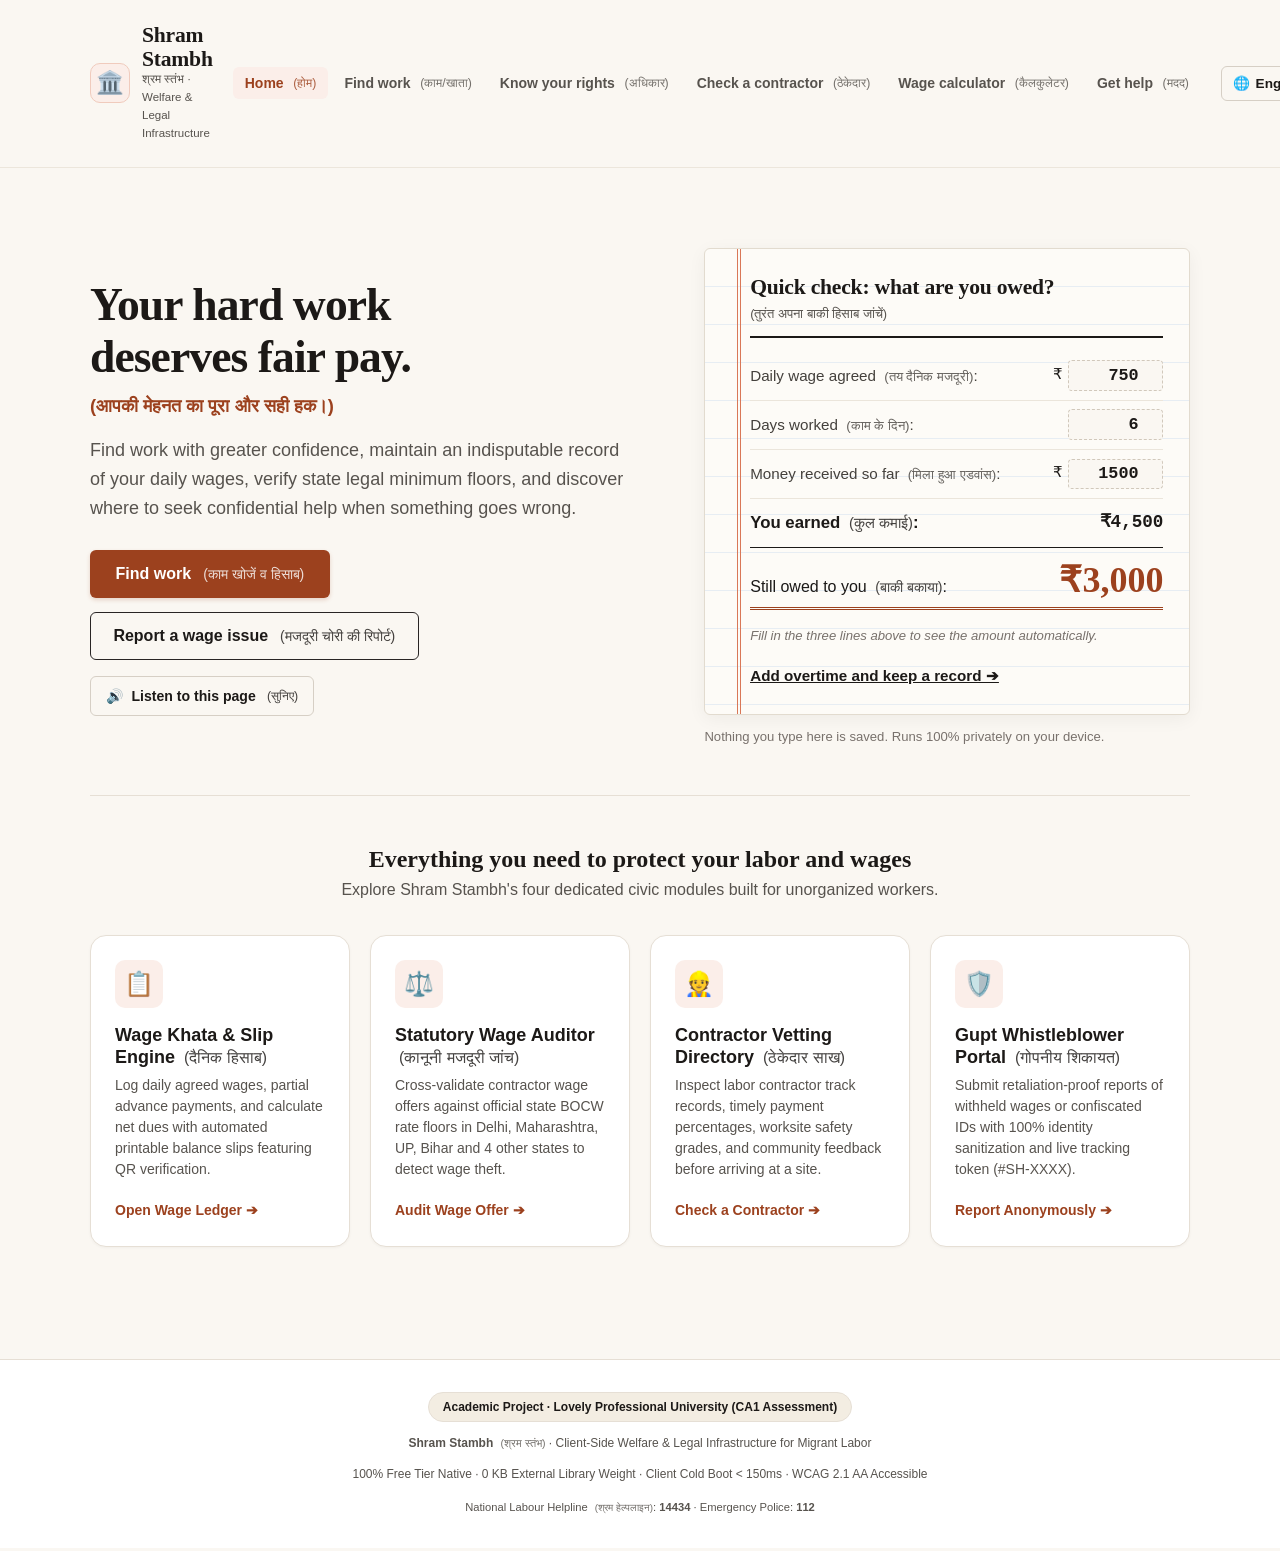
==== commit 8d1a199c: "Update layout to match editorial warm cream spec, add network-first SW v3.5, and bust browser cache" ====
--- a/index.html
+++ b/index.html
@@ -8,7 +8,11 @@
   <title>Shram Stambh (श्रम स्तंभ) | Migrant Labor Welfare & Legal Infrastructure</title>
   
   <link rel="manifest" href="manifest.json">
-  <link rel="stylesheet" href="css/style.css">
+  <meta http-equiv="Cache-Control" content="no-cache, no-store, must-revalidate">
+  <meta http-equiv="Pragma" content="no-cache">
+  <meta http-equiv="Expires" content="0">
+  <link rel="manifest" href="manifest.json">
+  <link rel="stylesheet" href="css/style.css?v=3.5">
 </head>
 <body>
 
@@ -36,29 +40,34 @@
 
       <!-- Navigation Links -->
       <nav class="nav-links-wrap" role="navigation" aria-label="Main Navigation">
-        <button class="nav-link-btn active" data-tab="home">Home <span class="hi-bracket">(मुख्य)</span></button>
-        <button class="nav-link-btn" data-tab="khata">Wage Khata <span class="hi-bracket">(खाता)</span></button>
-        <button class="nav-link-btn" data-tab="verify">Wage Auditor <span class="hi-bracket">(जांचें)</span></button>
-        <button class="nav-link-btn" data-tab="contractors">Check Contractor <span class="hi-bracket">(ठेकेदार)</span></button>
-        <button class="nav-link-btn" data-tab="grievance">Whistleblower <span class="hi-bracket">(शिकायत)</span></button>
-        <button class="nav-link-btn" data-tab="rights">Rights <span class="hi-bracket">(अधिकार)</span></button>
+        <button class="nav-link-btn active" data-tab="home">Home <span class="hi-bracket">(होम)</span></button>
+        <button class="nav-link-btn" data-tab="khata">Find work <span class="hi-bracket">(काम/खाता)</span></button>
+        <button class="nav-link-btn" data-tab="rights">Know your rights <span class="hi-bracket">(अधिकार)</span></button>
+        <button class="nav-link-btn" data-tab="contractors">Check a contractor <span class="hi-bracket">(ठेकेदार)</span></button>
+        <button class="nav-link-btn" data-tab="verify">Wage calculator <span class="hi-bracket">(कैलकुलेटर)</span></button>
+        <button class="nav-link-btn" data-tab="grievance">Get help <span class="hi-bracket">(मदद)</span></button>
       </nav>
 
       <!-- Accessibility & Helpline Controls -->
       <div class="header-controls">
+        <div class="lang-selector-pill" title="Language Selector">
+          <span>🌐</span>
+          <span>English</span>
+          <span style="font-size: 0.7rem;">▾</span>
+        </div>
+        <button class="profile-btn" onclick="switchTab('khata')" title="Worker Profile & ID">
+          <span>👤</span>
+          <span>Profile</span>
+        </button>
         <a href="tel:14434" class="emergency-pill" title="National Labour Helpline">
           <span>📞</span>
-          <span>Helpline: 14434</span>
+          <span>14434</span>
         </a>
-
-        <!-- Accessibility: High Contrast (Sunlight Mode) -->
         <button id="btnContrastToggle" class="ctrl-btn" title="High Contrast Sunlight Mode" aria-label="High Contrast Mode">
-          ☀️ Sunlight Mode
+          ☀️
         </button>
-
-        <!-- Accessibility: Large Font -->
         <button id="btnFontToggle" class="ctrl-btn" title="Increase Font Size" aria-label="Increase Font Size">
-          A+ Text
+          A+
         </button>
       </div>
     </div>
@@ -78,11 +87,6 @@
           
           <!-- Left Column: Emotional, Dignified Civic Message -->
           <div class="hero-text-col">
-            <div class="hero-tag-pill">
-              <span>🏛️</span>
-              <span>Civic Welfare Infrastructure · 100% Free &amp; Offline PWA</span>
-            </div>
-
             <h1 id="homeHeading" class="hero-title">
               Your hard work<br>deserves fair pay.
             </h1>
@@ -95,23 +99,20 @@
             </p>
 
             <div class="hero-actions">
-              <button class="btn btn-primary" onclick="switchTab('khata')">
-                📋 Open Wage Khata <span class="hi-bracket">(खाता खोलें)</span>
+              <button class="btn btn-hero-solid" onclick="switchTab('khata')">
+                Find work <span class="hi-bracket">(काम खोजें व हिसाब)</span>
               </button>
-              <button class="btn btn-outline" onclick="switchTab('grievance')">
-                🚨 Report a Wage Issue <span class="hi-bracket">(मजदूरी चोरी की रिपोर्ट)</span>
+              <button class="btn btn-hero-outline" onclick="switchTab('grievance')">
+                Report a wage issue <span class="hi-bracket">(मजदूरी चोरी की रिपोर्ट)</span>
               </button>
-              <button class="btn-narrate-pill" data-narrate-key="homeSection" aria-label="Listen to homepage audio">
-                🔊 Listen to this page <span class="hi-bracket">(सुनिए)</span>
+            </div>
+            <div class="hero-listen-wrap">
+              <button class="btn-hero-listen btn-narrate-pill" data-narrate-key="homeSection" aria-label="Listen to homepage audio">
+                <span>🔊</span> <span>Listen to this page</span> <span class="hi-bracket">(सुनिए)</span>
               </button>
             </div>
 
-            <div class="trust-badges">
-              <span>✓ Zero Paperwork Lost</span>
-              <span>✓ State BOCW Rates Verified</span>
-              <span>✓ 100% Anonymous Protection</span>
-            </div>
-          </div>
+            </div>
 
           <!-- Right Column: Interactive Lined Paper Notepad Widget -->
           <div class="hero-widget-col">
@@ -164,14 +165,13 @@
               </div>
 
               <!-- Bridge to Full Ledger -->
-              <button id="btnQuickTransferToKhata" class="btn-notepad-action">
-                💾 Add this to Wage Khata &amp; keep a permanent record ➔
-              </button>
-
-              <div style="font-size: 0.65rem; color: var(--color-text-light); text-align: center; margin-top: 0.5rem;">
-                Nothing you type here is shared externally · Runs 100% privately on your device.
-              </div>
-            </div>
+              <div style="margin-top: 0.85rem;">
+                <button id="btnQuickTransferToKhata" class="btn-notepad-action">
+                  <u>Add overtime and keep a record ➔</u>
+                </button>
+              </div>
+            </div>
+            <div class="notepad-under-note">Nothing you type here is saved. Runs 100% privately on your device.</div>
           </div>
 
         </div>
@@ -764,19 +764,25 @@
   </footer>
 
   <!-- Core Pure Vanilla Modular Scripts (ES6+) -->
-  <script src="js/speech.js"></script>
-  <script src="js/wageTracker.js"></script>
-  <script src="js/complaints.js"></script>
-  <script src="js/app.js"></script>
+  <script src="js/speech.js?v=3.5"></script>
+  <script src="js/wageTracker.js?v=3.5"></script>
+  <script src="js/complaints.js?v=3.5"></script>
+  <script src="js/app.js?v=3.5"></script>
 
   <!-- Service Worker Registration for PWA Offline Resilience -->
   <script>
     if ('serviceWorker' in navigator) {
       window.addEventListener('load', () => {
-        navigator.serviceWorker.register('sw.js').then(() => {
-          console.log('Shram Stambh Service Worker Registered.');
-        }).catch(err => {
-          console.warn('SW registration failed:', err);
+        navigator.serviceWorker.register('sw.js?v=3.5').then(reg => {
+          reg.update();
+        }).catch(err => console.warn('SW error:', err));
+
+        let refreshing = false;
+        navigator.serviceWorker.addEventListener('controllerchange', () => {
+          if (!refreshing) {
+            refreshing = true;
+            window.location.reload();
+          }
         });
       });
     }
--- a/css/style.css
+++ b/css/style.css
@@ -6,10 +6,10 @@
 
 :root {
   /* Warm Minimalistic Orange & Stone Palette */
-  --color-primary: #c25424;           /* Warm Terracotta / Burnt Sienna */
-  --color-primary-hover: #a33f16;
-  --color-primary-light: #fef5ee;     /* Warm linen peach */
-  --color-primary-border: #f6c8af;
+  --color-primary: #9c411e;           /* Warm Terracotta / Burnt Sienna */
+  --color-primary-hover: #7f3214;
+  --color-primary-light: #fbeee9;     /* Warm linen peach */
+  --color-primary-border: #f0cbbd;
   --color-primary-dark: #6e2509;
 
   --color-accent-amber: #b45309;
@@ -24,9 +24,9 @@
   --color-danger-border: #fecaca;
 
   /* Surfaces & Backgrounds */
-  --color-bg-page: #fbf9f5;          /* Warm organic linen / cream */
+  --color-bg-page: #faf7f2;          /* Warm organic linen / cream */
   --color-bg-surface: #ffffff;
-  --color-bg-subtle: #f5f2eb;        /* Soft sand */
+  --color-bg-subtle: #f3ede2;        /* Soft sand */
   --color-bg-card: #ffffff;
 
   /* Typography Colors */
@@ -34,7 +34,7 @@
   --color-text-muted: #57534e;       /* Medium warm stone */
   --color-text-light: #78716c;
   --color-text-inverse: #ffffff;
-  --color-border: #e7e5e4;           /* Soft organic divider */
+  --color-border: #e6dfd5;           /* Soft organic divider */
   --color-border-hover: #d6d3d1;
   --color-border-focus: #c25424;
 
@@ -81,19 +81,19 @@
 
 /* High Contrast Mode for Construction Sunlight */
 body.high-contrast {
-  --color-primary: #f97316;
-  --color-primary-hover: #ea580c;
-  --color-primary-light: #1c1917;
-  --color-primary-border: #f97316;
-
-  --color-bg-page: #000000;
+  --color-primary: #9c411e;
+  --color-primary-hover: #7f3214;
+  --color-primary-light: #fbeee9;
+  --color-primary-border: #f0cbbd;
+
+  --color-bg-page: #faf7f2;
   --color-bg-surface: #121212;
-  --color-bg-subtle: #1c1917;
+  --color-bg-subtle: #f3ede2;
   --color-bg-card: #18181b;
 
   --color-text-main: #ffffff;
   --color-text-muted: #d4d4d8;
-  --color-border: #3f3f46;
+  --color-border: #e6dfd5;
 
   --color-success: #4ade80;
   --color-success-bg: #052e16;
@@ -175,12 +175,12 @@
    Header & Navigation
    ========================================================================== */
 .site-header {
-  background: var(--color-bg-surface);
-  border-bottom: 1px solid var(--color-border);
   position: sticky;
   top: 0;
   z-index: 100;
-  box-shadow: 0 1px 4px rgba(0,0,0,0.03);
+  background: #faf7f2;
+  border-bottom: 1px solid #ece6dc;
+  padding: 0.65rem 0;
 }
 
 .header-inner {
@@ -519,53 +519,56 @@
 }
 
 /* ==========================================================================
-   Notepad / Lined Paper Quick Check Widget
+   Notepad / Lined Paper Quick Check Widget (Faithful to Image Spec)
    ========================================================================== */
 .notepad-card {
-  background: #ffffff;
-  border: 1px solid var(--color-border);
-  border-radius: var(--radius-md);
-  box-shadow: var(--shadow-notepad);
+  background: #fdfbf7;
+  border: 1px solid #e2dbcf;
+  border-radius: 6px;
+  box-shadow: 0 4px 18px rgba(0, 0, 0, 0.05);
   position: relative;
   overflow: hidden;
-  padding: 1.5rem 1.5rem 1.25rem 2.25rem;
-}
-
-/* Red vertical ledger margin line */
+  padding: 1.6rem 1.6rem 1.4rem 2.8rem;
+  background-image: repeating-linear-gradient(to bottom, transparent, transparent 37px, #e7edf3 37px, #e7edf3 38px);
+}
+
+/* Authentic red double margin line */
 .notepad-card::before {
   content: '';
   position: absolute;
   top: 0;
   bottom: 0;
-  left: 26px;
-  width: 2px;
-  background: rgba(194, 84, 36, 0.25);
+  left: 32px;
+  width: 1px;
+  background: #d97757;
+  box-shadow: 3px 0 0 #d97757;
 }
 
 .notepad-header {
-  border-bottom: 2px solid var(--color-text-main);
-  padding-bottom: 0.65rem;
-  margin-bottom: 1rem;
+  border-bottom: 2px solid #1c1917;
+  padding-bottom: 0.6rem;
+  margin-bottom: 0.85rem;
 }
 
 .notepad-header h3 {
   font-family: var(--font-serif);
-  font-size: var(--fs-xl);
-  font-weight: 700;
-  color: var(--color-text-main);
+  font-size: 1.35rem;
+  font-weight: 700;
+  color: #1c1917;
+  letter-spacing: -0.01em;
 }
 
 .notepad-row {
   display: flex;
   align-items: center;
   justify-content: space-between;
-  padding: 0.6rem 0;
-  border-bottom: 1px solid #f0ede6;
-  font-size: var(--fs-sm);
+  padding: 0.55rem 0;
+  border-bottom: 1px solid #ebe5db;
+  font-size: 0.95rem;
 }
 
 .notepad-label {
-  color: var(--color-text-muted);
+  color: #44403c;
   font-weight: 500;
 }
 
@@ -577,22 +580,23 @@
 }
 
 .notepad-input {
-  width: 90px;
-  padding: 0.35rem 0.5rem;
-  border: 1px dashed var(--color-border);
-  border-radius: var(--radius-sm);
-  background: #faf8f5;
+  width: 95px;
+  padding: 0.3rem 0.55rem;
+  border: 1px dashed #d1c8bb;
+  border-radius: 4px;
+  background: #faf7f2;
   text-align: right;
   font-family: var(--font-mono);
-  font-size: var(--fs-base);
-  font-weight: 700;
-  color: var(--color-text-main);
+  font-size: 1.05rem;
+  font-weight: 700;
+  color: #1c1917;
 }
 
 .notepad-input:focus {
   border-style: solid;
-  border-color: var(--color-primary);
+  border-color: #9c411e;
   background: #ffffff;
+  outline: none;
 }
 
 .notepad-summary-row {
@@ -600,51 +604,49 @@
   justify-content: space-between;
   align-items: center;
   padding: 0.65rem 0;
-  border-bottom: 1px solid var(--color-border);
-  font-size: var(--fs-base);
+  border-bottom: 1px solid #1c1917;
+  font-size: 1.05rem;
 }
 
 .notepad-owed-row {
   display: flex;
   justify-content: space-between;
-  align-items: center;
-  padding: 0.85rem 0;
-  border-bottom: 3px double var(--color-primary);
-  font-size: var(--fs-lg);
-  font-weight: 700;
+  align-items: baseline;
+  padding: 0.85rem 0 0.5rem 0;
+  border-bottom: 3px double #9c411e;
 }
 
 .owed-amount {
   font-family: var(--font-serif);
-  font-size: 1.85rem;
-  color: var(--color-primary);
+  font-size: 2.25rem;
+  color: #9c411e;
   font-weight: 800;
+  line-height: 1;
 }
 
 .notepad-footer-hint {
-  font-size: var(--fs-xs);
-  color: var(--color-text-light);
-  margin-top: 0.85rem;
-  text-align: center;
+  font-size: 0.82rem;
+  color: #78716c;
+  margin-top: 1rem;
+  font-style: italic;
+  text-align: left;
 }
 
 .btn-notepad-action {
-  width: 100%;
-  margin-top: 0.75rem;
-  padding: 0.55rem;
-  background: var(--color-bg-subtle);
-  border: 1px solid var(--color-border);
-  border-radius: var(--radius-sm);
-  font-size: var(--fs-xs);
-  font-weight: 700;
-  color: var(--color-primary);
+  background: none;
+  border: none;
+  padding: 0.4rem 0;
+  font-size: 0.95rem;
+  font-weight: 700;
+  color: #1c1917;
+  text-decoration: underline;
   cursor: pointer;
-  transition: all var(--transition-fast);
+  text-align: left;
+  display: inline-block;
 }
 
 .btn-notepad-action:hover {
-  background: var(--color-primary-light);
-  border-color: var(--color-primary);
+  color: #9c411e;
 }
 
 /* ==========================================================================
@@ -1754,3 +1756,107 @@
     font-size: 1rem;
   }
 }
+
+
+/* Specific Hero & Notepad styling from Editorial Spec */
+.hero-hindi-sub {
+  font-size: 1.1rem;
+  font-weight: 600;
+  color: #9c411e;
+  margin-top: -0.6rem;
+  margin-bottom: 1rem;
+}
+
+.hero-actions {
+  display: flex;
+  align-items: center;
+  gap: 0.85rem;
+  flex-wrap: wrap;
+  margin-bottom: 1rem;
+}
+
+.btn-hero-solid {
+  background: #9c411e !important;
+  color: #ffffff !important;
+  padding: 0.75rem 1.6rem !important;
+  border-radius: 6px !important;
+  font-size: 1rem !important;
+  font-weight: 700 !important;
+  border: none !important;
+  cursor: pointer;
+  box-shadow: 0 2px 4px rgba(156, 65, 30, 0.2) !important;
+  transition: background 0.15s ease-in-out;
+}
+.btn-hero-solid:hover {
+  background: #7f3214 !important;
+}
+
+.btn-hero-outline {
+  background: #faf7f2 !important;
+  color: #1c1917 !important;
+  padding: 0.75rem 1.4rem !important;
+  border-radius: 6px !important;
+  font-size: 1rem !important;
+  font-weight: 600 !important;
+  border: 1.5px solid #292524 !important;
+  cursor: pointer;
+  transition: all 0.15s ease-in-out;
+}
+.btn-hero-outline:hover {
+  background: #ece5d8 !important;
+}
+
+.hero-listen-wrap {
+  margin-top: 0.5rem;
+}
+
+.btn-hero-listen {
+  background: #faf7f2;
+  color: #1c1917;
+  padding: 0.45rem 0.95rem;
+  border-radius: 6px;
+  font-size: 0.88rem;
+  font-weight: 600;
+  border: 1px solid #d6cfc5;
+  cursor: pointer;
+  display: inline-flex;
+  align-items: center;
+  gap: 0.45rem;
+  transition: all 0.15s ease-in-out;
+}
+.btn-hero-listen:hover {
+  border-color: #9c411e;
+  color: #9c411e;
+  background: #fdfbf7;
+}
+
+.lang-selector-pill, .profile-btn {
+  display: inline-flex;
+  align-items: center;
+  gap: 0.35rem;
+  padding: 0.35rem 0.7rem;
+  border: 1px solid #d6cfc5;
+  background: #faf7f2;
+  border-radius: 6px;
+  font-size: 0.85rem;
+  font-weight: 600;
+  color: #1c1917;
+  cursor: pointer;
+}
+.lang-selector-pill:hover, .profile-btn:hover {
+  border-color: #9c411e;
+}
+
+.notepad-header-hi {
+  font-size: 0.8rem;
+  color: #78716c;
+  display: block;
+  margin-top: 2px;
+}
+
+.notepad-under-note {
+  font-size: 0.82rem;
+  color: #78716c;
+  margin-top: 0.75rem;
+  text-align: left;
+}
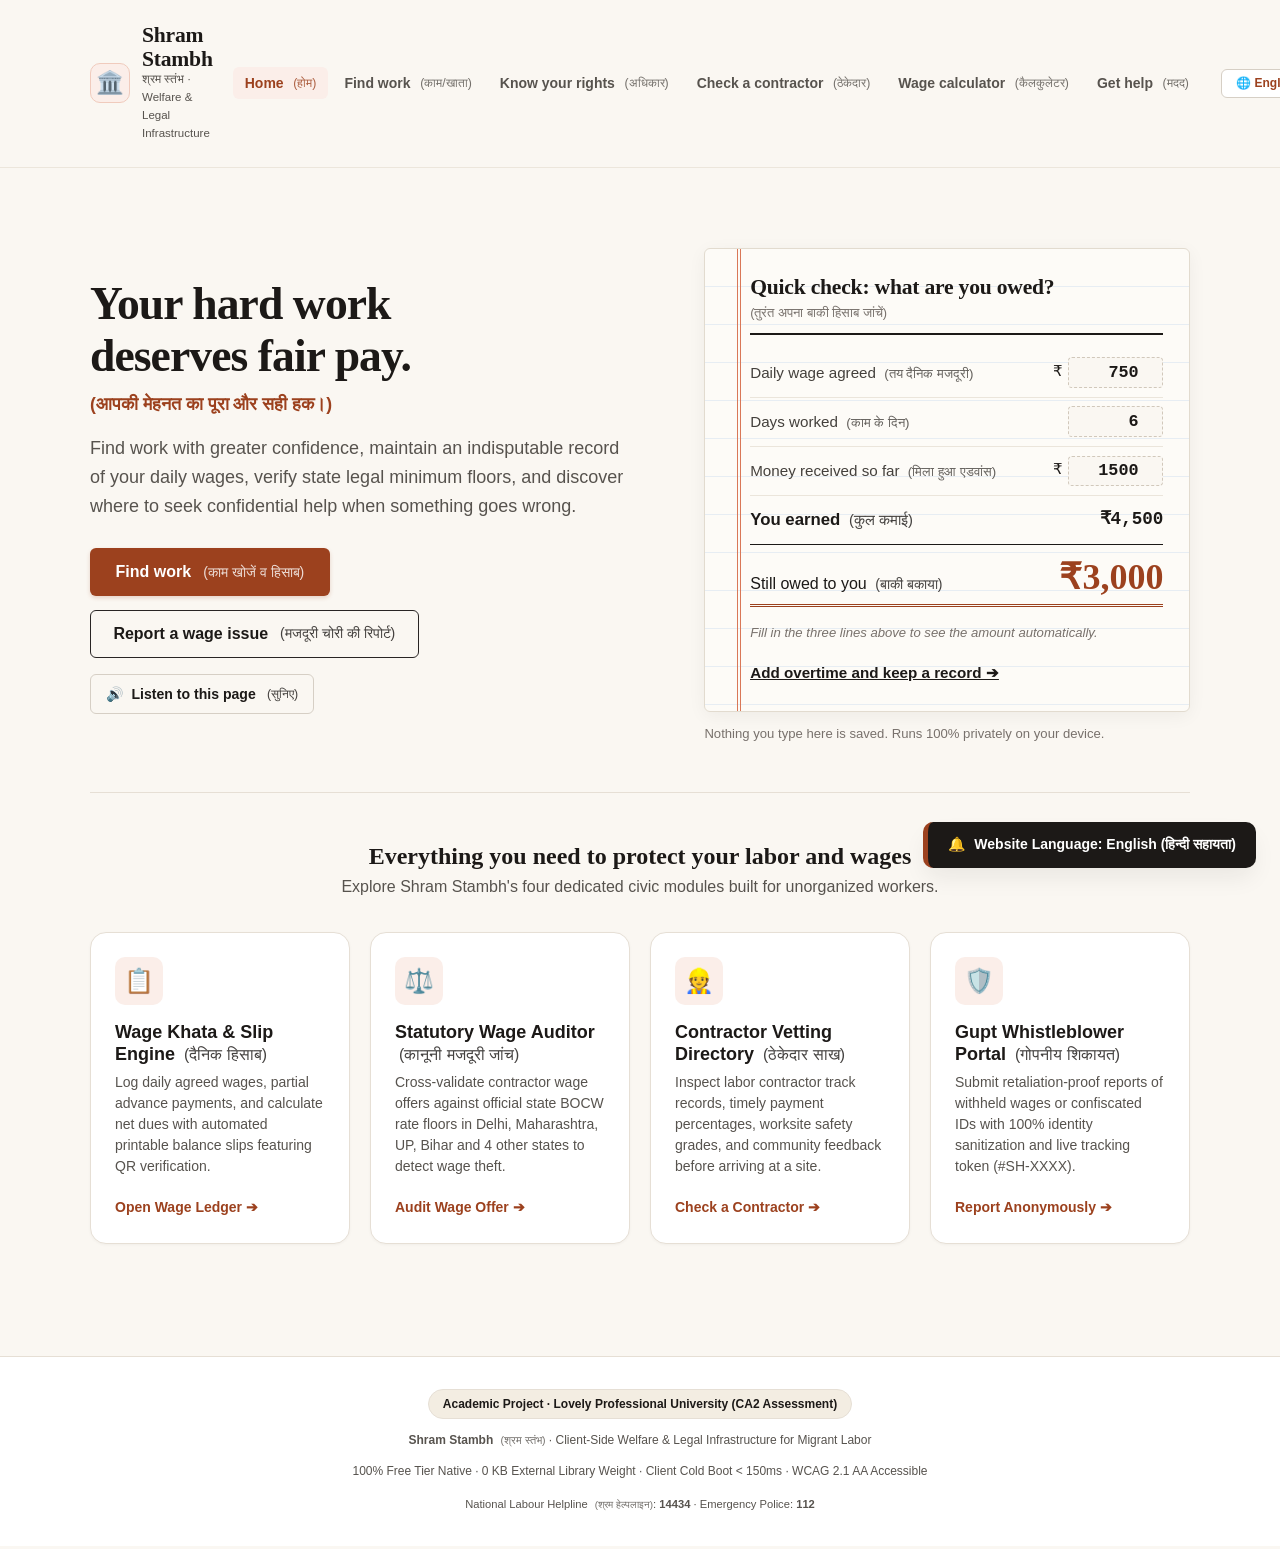
==== commit 2df0b869: "Add top-right Hindi translation engine, Hindi voice switcher, update to CA2, and update Master Defen" ====
--- a/index.html
+++ b/index.html
@@ -12,7 +12,7 @@
   <meta http-equiv="Pragma" content="no-cache">
   <meta http-equiv="Expires" content="0">
   <link rel="manifest" href="manifest.json">
-  <link rel="stylesheet" href="css/style.css?v=3.5">
+  <link rel="stylesheet" href="css/style.css?v=4.0">
 </head>
 <body>
 
@@ -40,21 +40,29 @@
 
       <!-- Navigation Links -->
       <nav class="nav-links-wrap" role="navigation" aria-label="Main Navigation">
-        <button class="nav-link-btn active" data-tab="home">Home <span class="hi-bracket">(होम)</span></button>
-        <button class="nav-link-btn" data-tab="khata">Find work <span class="hi-bracket">(काम/खाता)</span></button>
-        <button class="nav-link-btn" data-tab="rights">Know your rights <span class="hi-bracket">(अधिकार)</span></button>
-        <button class="nav-link-btn" data-tab="contractors">Check a contractor <span class="hi-bracket">(ठेकेदार)</span></button>
-        <button class="nav-link-btn" data-tab="verify">Wage calculator <span class="hi-bracket">(कैलकुलेटर)</span></button>
-        <button class="nav-link-btn" data-tab="grievance">Get help <span class="hi-bracket">(मदद)</span></button>
+        <button class="nav-link-btn active" data-tab="home" data-i18n="navHome">Home <span class="hi-bracket">(होम)</span></button>
+        <button class="nav-link-btn" data-tab="khata" data-i18n="navKhata">Find work <span class="hi-bracket">(काम/खाता)</span></button>
+        <button class="nav-link-btn" data-tab="rights" data-i18n="navRights">Know your rights <span class="hi-bracket">(अधिकार)</span></button>
+        <button class="nav-link-btn" data-tab="contractors" data-i18n="navContractors">Check a contractor <span class="hi-bracket">(ठेकेदार)</span></button>
+        <button class="nav-link-btn" data-tab="verify" data-i18n="navVerify">Wage calculator <span class="hi-bracket">(कैलकुलेटर)</span></button>
+        <button class="nav-link-btn" data-tab="grievance" data-i18n="navGrievance">Get help <span class="hi-bracket">(मदद)</span></button>
       </nav>
 
       <!-- Accessibility & Helpline Controls -->
       <div class="header-controls">
-        <div class="lang-selector-pill" title="Language Selector">
-          <span>🌐</span>
-          <span>English</span>
-          <span style="font-size: 0.7rem;">▾</span>
-        </div>
+        <!-- Dual-Language Translator Dropdown -->
+        <div class="lang-selector-wrap" title="Website Language / वेबसाइट की भाषा">
+          <select id="langSelect" class="lang-select-dropdown" aria-label="Translate Website Language">
+            <option value="en">🌐 English (हिन्दी)</option>
+            <option value="hi">🌐 हिन्दी (Pure Hindi)</option>
+          </select>
+        </div>
+
+        <!-- Acoustic Voice Language Selector -->
+        <button id="btnVoiceToggle" class="ctrl-btn voice-ctrl-btn" title="Toggle Voice (English / हिन्दी आवाज)" aria-label="Audio Voice Language">
+          🗣️ <span id="voiceBtnLabel">Voice: En</span>
+        </button>
+
         <button class="profile-btn" onclick="switchTab('khata')" title="Worker Profile & ID">
           <span>👤</span>
           <span>Profile</span>
@@ -87,27 +95,25 @@
           
           <!-- Left Column: Emotional, Dignified Civic Message -->
           <div class="hero-text-col">
-            <h1 id="homeHeading" class="hero-title">
+            <h1 id="homeHeading" class="hero-title" data-i18n="heroTitle">
               Your hard work<br>deserves fair pay.
             </h1>
-            <div style="font-size: 1.15rem; font-weight: 600; color: var(--color-primary); margin-top: -0.6rem; margin-bottom: 1rem;">
-              (आपकी मेहनत का पूरा और सही हक।)
-            </div>
-
-            <p class="hero-subtitle">
+            <div class="hero-hindi-sub" data-i18n="heroSubHindi">(आपकी मेहनत का पूरा और सही हक।)</div>
+
+            <p class="hero-subtitle" data-i18n="heroSubtitle">
               Find work with greater confidence, maintain an indisputable record of your daily wages, verify state legal minimum floors, and discover where to seek confidential help when something goes wrong.
             </p>
 
             <div class="hero-actions">
-              <button class="btn btn-hero-solid" onclick="switchTab('khata')">
+              <button class="btn btn-hero-solid" onclick="switchTab('khata')" data-i18n="btnFindWork">
                 Find work <span class="hi-bracket">(काम खोजें व हिसाब)</span>
               </button>
-              <button class="btn btn-hero-outline" onclick="switchTab('grievance')">
+              <button class="btn btn-hero-outline" onclick="switchTab('grievance')" data-i18n="btnReportIssue">
                 Report a wage issue <span class="hi-bracket">(मजदूरी चोरी की रिपोर्ट)</span>
               </button>
             </div>
             <div class="hero-listen-wrap">
-              <button class="btn-hero-listen btn-narrate-pill" data-narrate-key="homeSection" aria-label="Listen to homepage audio">
+              <button class="btn-hero-listen btn-narrate-pill" data-narrate-key="homeSection" data-i18n="btnListenPage" aria-label="Listen to homepage audio">
                 <span>🔊</span> <span>Listen to this page</span> <span class="hi-bracket">(सुनिए)</span>
               </button>
             </div>
@@ -118,13 +124,13 @@
           <div class="hero-widget-col">
             <div class="notepad-card" id="quickCheckNotepad">
               <div class="notepad-header">
-                <h3>Quick check: what are you owed?</h3>
-                <span style="font-size: 0.8rem; color: var(--color-text-muted);">(तुरंत अपना बाकी हिसाब जांचें)</span>
+                <h3><span data-i18n="quickCheckTitle">Quick check: what are you owed?</span></h3>
+                <span class="notepad-header-hi" data-i18n="quickCheckSub">(तुरंत अपना बाकी हिसाब जांचें)</span>
               </div>
 
               <!-- Line 1: Daily Wage Agreed -->
               <div class="notepad-row">
-                <span class="notepad-label">Daily wage agreed <span class="hi-bracket">(तय दैनिक मजदूरी)</span>:</span>
+                <span class="notepad-label" data-i18n="labelWageAgreed">Daily wage agreed <span class="hi-bracket">(तय दैनिक मजदूरी)</span>:</span>
                 <div class="notepad-input-wrap">
                   <span>₹</span>
                   <input type="number" id="quickWage" class="notepad-input" value="750" min="0" step="10">
@@ -133,7 +139,7 @@
 
               <!-- Line 2: Days Worked -->
               <div class="notepad-row">
-                <span class="notepad-label">Days worked <span class="hi-bracket">(काम के दिन)</span>:</span>
+                <span class="notepad-label" data-i18n="labelDaysWorked">Days worked <span class="hi-bracket">(काम के दिन)</span>:</span>
                 <div class="notepad-input-wrap">
                   <input type="number" id="quickDays" class="notepad-input" value="6" min="1" step="1">
                 </div>
@@ -141,7 +147,7 @@
 
               <!-- Line 3: Money Received So Far -->
               <div class="notepad-row">
-                <span class="notepad-label">Money received so far <span class="hi-bracket">(मिला हुआ एडवांस)</span>:</span>
+                <span class="notepad-label" data-i18n="labelAdvanceReceived">Money received so far <span class="hi-bracket">(मिला हुआ एडवांस)</span>:</span>
                 <div class="notepad-input-wrap">
                   <span>₹</span>
                   <input type="number" id="quickAdvance" class="notepad-input" value="1500" min="0" step="10">
@@ -150,28 +156,26 @@
 
               <!-- Summary Line 1: You Earned -->
               <div class="notepad-summary-row">
-                <span style="font-weight: 600;">You earned <span class="hi-bracket">(कुल कमाई)</span>:</span>
+                <span style="font-weight: 600;" data-i18n="labelEarned">You earned <span class="hi-bracket">(कुल कमाई)</span>:</span>
                 <strong id="quickEarned" style="font-family: var(--font-mono); font-size: 1.1rem;">₹4,500</strong>
               </div>
 
               <!-- Summary Line 2: Still Owed To You -->
               <div class="notepad-owed-row">
-                <span>Still owed to you <span class="hi-bracket">(बाकी बकाया)</span>:</span>
+                <span data-i18n="labelOwed">Still owed to you <span class="hi-bracket">(बाकी बकाया)</span>:</span>
                 <span id="quickOwed" class="owed-amount">₹3,000</span>
               </div>
 
-              <div class="notepad-footer-hint">
-                Fill in the three lines above to see the amount automatically.
-              </div>
+              <div class="notepad-footer-hint" data-i18n="notepadHint">Fill in the three lines above to see the amount automatically.</div>
 
               <!-- Bridge to Full Ledger -->
               <div style="margin-top: 0.85rem;">
-                <button id="btnQuickTransferToKhata" class="btn-notepad-action">
+                <button id="btnQuickTransferToKhata" class="btn-notepad-action" data-i18n="notepadAction">
                   <u>Add overtime and keep a record ➔</u>
                 </button>
               </div>
             </div>
-            <div class="notepad-under-note">Nothing you type here is saved. Runs 100% privately on your device.</div>
+            <div class="notepad-under-note" data-i18n="notepadPrivacy">Nothing you type here is saved. Runs 100% privately on your device.</div>
           </div>
 
         </div>
@@ -180,8 +184,8 @@
       <!-- Gateway Cards Section: Deeper Entry Points into Website -->
       <div class="gateway-section">
         <div class="gateway-section-title">
-          <h2>Everything you need to protect your labor and wages</h2>
-          <p>Explore Shram Stambh's four dedicated civic modules built for unorganized workers.</p>
+          <h2 data-i18n="gatewaySectionTitle">Everything you need to protect your labor and wages</h2>
+          <p data-i18n="gatewaySectionSubtitle">Explore Shram Stambh's four dedicated civic modules built for unorganized workers.</p>
         </div>
 
         <div class="gateway-grid">
@@ -190,40 +194,40 @@
           <div class="gateway-card" onclick="switchTab('khata')" role="button" tabindex="0">
             <div class="gateway-icon">📋</div>
             <div>
-              <h3>Wage Khata &amp; Slip Engine <span class="hi-bracket">(दैनिक हिसाब)</span></h3>
-              <p>Log daily agreed wages, partial advance payments, and calculate net dues with automated printable balance slips featuring QR verification.</p>
-            </div>
-            <span class="gateway-cta-link">Open Wage Ledger ➔</span>
+              <h3 data-i18n="gw1Title">Wage Khata &amp; Slip Engine <span class="hi-bracket">(दैनिक हिसाब)</span></h3>
+              <p data-i18n="gw1Desc">Log daily agreed wages, partial advance payments, and calculate net dues with automated printable balance slips featuring QR verification.</p>
+            </div>
+            <span class="gateway-cta-link" data-i18n="gw1Link">Open Wage Ledger ➔</span>
           </div>
 
           <!-- Gateway Card 2: Legal Wage Auditor -->
           <div class="gateway-card" onclick="switchTab('verify')" role="button" tabindex="0">
             <div class="gateway-icon">⚖️</div>
             <div>
-              <h3>Statutory Wage Auditor <span class="hi-bracket">(कानूनी मजदूरी जांच)</span></h3>
-              <p>Cross-validate contractor wage offers against official state BOCW rate floors in Delhi, Maharashtra, UP, Bihar and 4 other states to detect wage theft.</p>
-            </div>
-            <span class="gateway-cta-link">Audit Wage Offer ➔</span>
+              <h3 data-i18n="gw2Title">Statutory Wage Auditor <span class="hi-bracket">(कानूनी मजदूरी जांच)</span></h3>
+              <p data-i18n="gw2Desc">Cross-validate contractor wage offers against official state BOCW rate floors in Delhi, Maharashtra, UP, Bihar and 4 other states to detect wage theft.</p>
+            </div>
+            <span class="gateway-cta-link" data-i18n="gw2Link">Audit Wage Offer ➔</span>
           </div>
 
           <!-- Gateway Card 3: Contractor Vetting -->
           <div class="gateway-card" onclick="switchTab('contractors')" role="button" tabindex="0">
             <div class="gateway-icon">👷</div>
             <div>
-              <h3>Contractor Vetting Directory <span class="hi-bracket">(ठेकेदार साख)</span></h3>
-              <p>Inspect labor contractor track records, timely payment percentages, worksite safety grades, and community feedback before arriving at a site.</p>
-            </div>
-            <span class="gateway-cta-link">Check a Contractor ➔</span>
+              <h3 data-i18n="gw3Title">Contractor Vetting Directory <span class="hi-bracket">(ठेकेदार साख)</span></h3>
+              <p data-i18n="gw3Desc">Inspect labor contractor track records, timely payment percentages, worksite safety grades, and community feedback before arriving at a site.</p>
+            </div>
+            <span class="gateway-cta-link" data-i18n="gw3Link">Check a Contractor ➔</span>
           </div>
 
           <!-- Gateway Card 4: Whistleblower Portal -->
           <div class="gateway-card" onclick="switchTab('grievance')" role="button" tabindex="0">
             <div class="gateway-icon">🛡️</div>
             <div>
-              <h3>Gupt Whistleblower Portal <span class="hi-bracket">(गोपनीय शिकायत)</span></h3>
-              <p>Submit retaliation-proof reports of withheld wages or confiscated IDs with 100% identity sanitization and live tracking token (#SH-XXXX).</p>
-            </div>
-            <span class="gateway-cta-link">Report Anonymously ➔</span>
+              <h3 data-i18n="gw4Title">Gupt Whistleblower Portal <span class="hi-bracket">(गोपनीय शिकायत)</span></h3>
+              <p data-i18n="gw4Desc">Submit retaliation-proof reports of withheld wages or confiscated IDs with 100% identity sanitization and live tracking token (#SH-XXXX).</p>
+            </div>
+            <span class="gateway-cta-link" data-i18n="gw4Link">Report Anonymously ➔</span>
           </div>
 
         </div>
@@ -749,7 +753,7 @@
   <footer class="site-footer" role="contentinfo">
     <div class="footer-inner">
       <div>
-        <span class="academic-badge">Academic Project · Lovely Professional University (CA1 Assessment)</span>
+        <span class="academic-badge">Academic Project · Lovely Professional University (CA2 Assessment)</span>
       </div>
       <div>
         <strong>Shram Stambh <span class="hi-bracket">(श्रम स्तंभ)</span></strong> · Client-Side Welfare &amp; Legal Infrastructure for Migrant Labor
@@ -764,16 +768,17 @@
   </footer>
 
   <!-- Core Pure Vanilla Modular Scripts (ES6+) -->
-  <script src="js/speech.js?v=3.5"></script>
-  <script src="js/wageTracker.js?v=3.5"></script>
-  <script src="js/complaints.js?v=3.5"></script>
-  <script src="js/app.js?v=3.5"></script>
+  <script src="js/speech.js?v=4.0"></script>
+  <script src="js/i18n.js?v=4.0"></script>
+  <script src="js/wageTracker.js?v=4.0"></script>
+  <script src="js/complaints.js?v=4.0"></script>
+  <script src="js/app.js?v=4.0"></script>
 
   <!-- Service Worker Registration for PWA Offline Resilience -->
   <script>
     if ('serviceWorker' in navigator) {
       window.addEventListener('load', () => {
-        navigator.serviceWorker.register('sw.js?v=3.5').then(reg => {
+        navigator.serviceWorker.register('sw.js?v=4.0').then(reg => {
           reg.update();
         }).catch(err => console.warn('SW error:', err));
 
--- a/css/style.css
+++ b/css/style.css
@@ -1860,3 +1860,42 @@
   margin-top: 0.75rem;
   text-align: left;
 }
+
+
+/* Language Selector Dropdown & Voice Toggle Styles */
+.lang-selector-wrap {
+  position: relative;
+  display: inline-flex;
+  align-items: center;
+}
+
+.lang-select-dropdown {
+  background: var(--color-bg-surface);
+  border: 1.5px solid #d6cfc5;
+  border-radius: var(--radius-sm);
+  padding: 0.35rem 0.65rem;
+  font-size: var(--fs-xs);
+  font-weight: 700;
+  color: var(--color-primary);
+  cursor: pointer;
+  outline: none;
+  transition: all var(--transition-fast);
+}
+
+.lang-select-dropdown:hover,
+.lang-select-dropdown:focus {
+  border-color: var(--color-primary);
+  background: var(--color-primary-light);
+}
+
+.voice-ctrl-btn {
+  background: var(--color-primary-light) !important;
+  border: 1.5px solid var(--color-primary-border) !important;
+  color: var(--color-primary) !important;
+  font-weight: 700 !important;
+}
+
+.voice-ctrl-btn:hover {
+  background: var(--color-primary) !important;
+  color: #ffffff !important;
+}
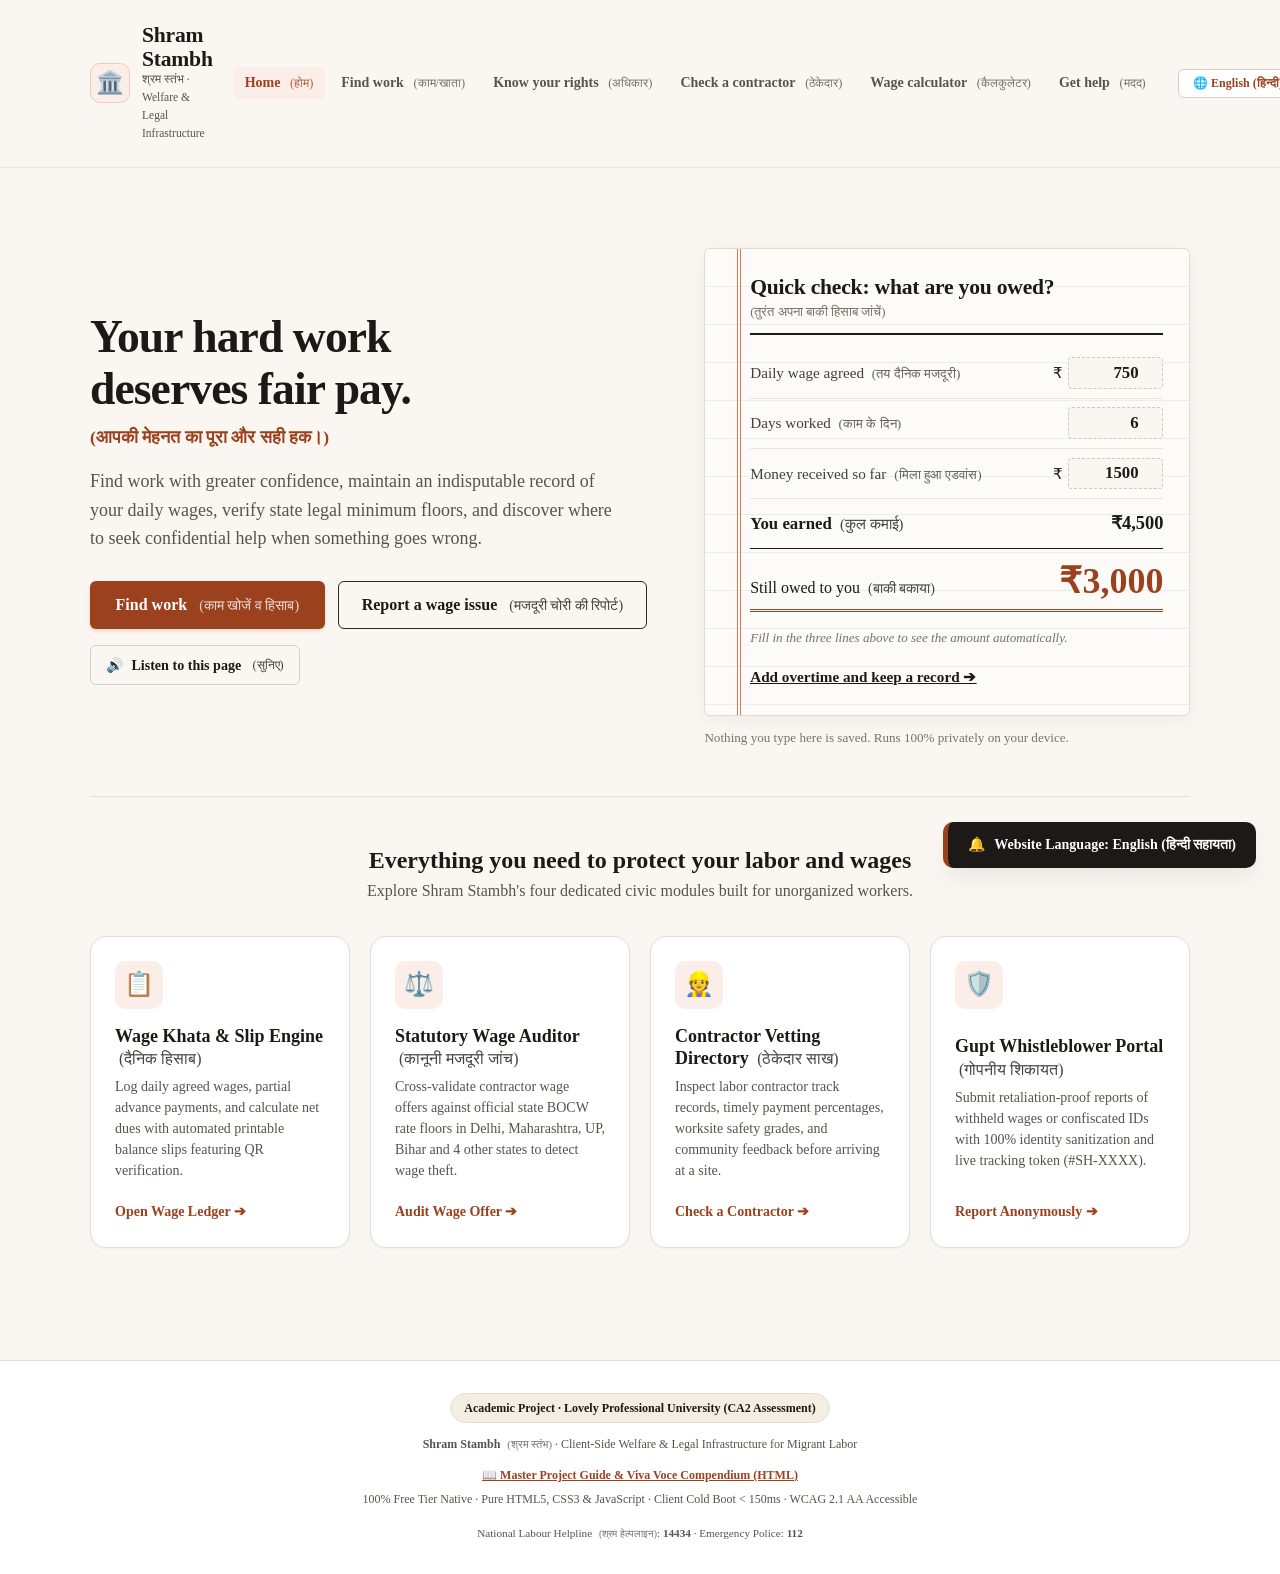
==== commit 16b0126a: "Remove Python completely, enforce pure HTML/CSS/JS language stats, add pure HTML master guide, and c" ====
--- a/index.html
+++ b/index.html
@@ -12,7 +12,7 @@
   <meta http-equiv="Pragma" content="no-cache">
   <meta http-equiv="Expires" content="0">
   <link rel="manifest" href="manifest.json">
-  <link rel="stylesheet" href="css/style.css?v=4.0">
+  <link rel="stylesheet" href="css/style.css?v=4.2">
 </head>
 <body>
 
@@ -157,7 +157,7 @@
               <!-- Summary Line 1: You Earned -->
               <div class="notepad-summary-row">
                 <span style="font-weight: 600;" data-i18n="labelEarned">You earned <span class="hi-bracket">(कुल कमाई)</span>:</span>
-                <strong id="quickEarned" style="font-family: var(--font-mono); font-size: 1.1rem;">₹4,500</strong>
+                <strong id="quickEarned" style="font-size: 1.15rem;">₹4,500</strong>
               </div>
 
               <!-- Summary Line 2: Still Owed To You -->
@@ -759,7 +759,8 @@
         <strong>Shram Stambh <span class="hi-bracket">(श्रम स्तंभ)</span></strong> · Client-Side Welfare &amp; Legal Infrastructure for Migrant Labor
       </div>
       <div style="font-size: 0.75rem; color: var(--color-text-muted);">
-        100% Free Tier Native · 0 KB External Library Weight · Client Cold Boot &lt; 150ms · WCAG 2.1 AA Accessible
+        <div style="margin-bottom: 0.35rem;"><a href="guide.html" target="_blank" style="color: var(--color-primary); font-weight: bold; text-decoration: underline;">📖 Master Project Guide &amp; Viva Voce Compendium (HTML)</a></div>
+        100% Free Tier Native · Pure HTML5, CSS3 &amp; JavaScript · Client Cold Boot &lt; 150ms · WCAG 2.1 AA Accessible
       </div>
       <div style="font-size: 0.7rem; color: var(--color-text-muted); margin-top: 0.25rem;">
         National Labour Helpline <span class="hi-bracket">(श्रम हेल्पलाइन)</span>: <strong>14434</strong> · Emergency Police: <strong>112</strong>
@@ -778,7 +779,7 @@
   <script>
     if ('serviceWorker' in navigator) {
       window.addEventListener('load', () => {
-        navigator.serviceWorker.register('sw.js?v=4.0').then(reg => {
+        navigator.serviceWorker.register('sw.js?v=4.2').then(reg => {
           reg.update();
         }).catch(err => console.warn('SW error:', err));
 
--- a/css/style.css
+++ b/css/style.css
@@ -44,10 +44,10 @@
   --shadow-lg: 0 12px 24px -4px rgba(28, 25, 23, 0.08);
   --shadow-notepad: 2px 3px 15px rgba(194, 84, 36, 0.08), 0 1px 3px rgba(0,0,0,0.05);
 
-  /* Typography Stack */
-  --font-serif: "Merriweather", "Georgia", "Cambria", "Times New Roman", serif;
-  --font-sans: -apple-system, BlinkMacSystemFont, "Segoe UI", Roboto, "Noto Sans Devanagari", Oxygen, Ubuntu, Cantarell, sans-serif;
-  --font-mono: ui-monospace, SFMono-Regular, Menlo, Monaco, Consolas, monospace;
+  /* Typography Stack - Universal Times New Roman */
+  --font-serif: "Times New Roman", Times, "Noto Serif Devanagari", "Noto Sans Devanagari", serif;
+  --font-sans: "Times New Roman", Times, "Noto Serif Devanagari", "Noto Sans Devanagari", serif;
+  --font-mono: "Times New Roman", Times, "Noto Serif Devanagari", serif;
 
   --fs-xs: 0.75rem;     /* 12px */
   --fs-sm: 0.875rem;    /* 14px */
@@ -127,8 +127,12 @@
   -webkit-text-size-adjust: 100%;
 }
 
+body, button, input, select, textarea, optgroup {
+  font-family: "Times New Roman", Times, "Noto Serif Devanagari", "Noto Sans Devanagari", serif;
+}
+
 body {
-  font-family: var(--font-sans);
+  font-family: "Times New Roman", Times, "Noto Serif Devanagari", "Noto Sans Devanagari", serif;
   background-color: var(--color-bg-page);
   color: var(--color-text-main);
   line-height: 1.55;
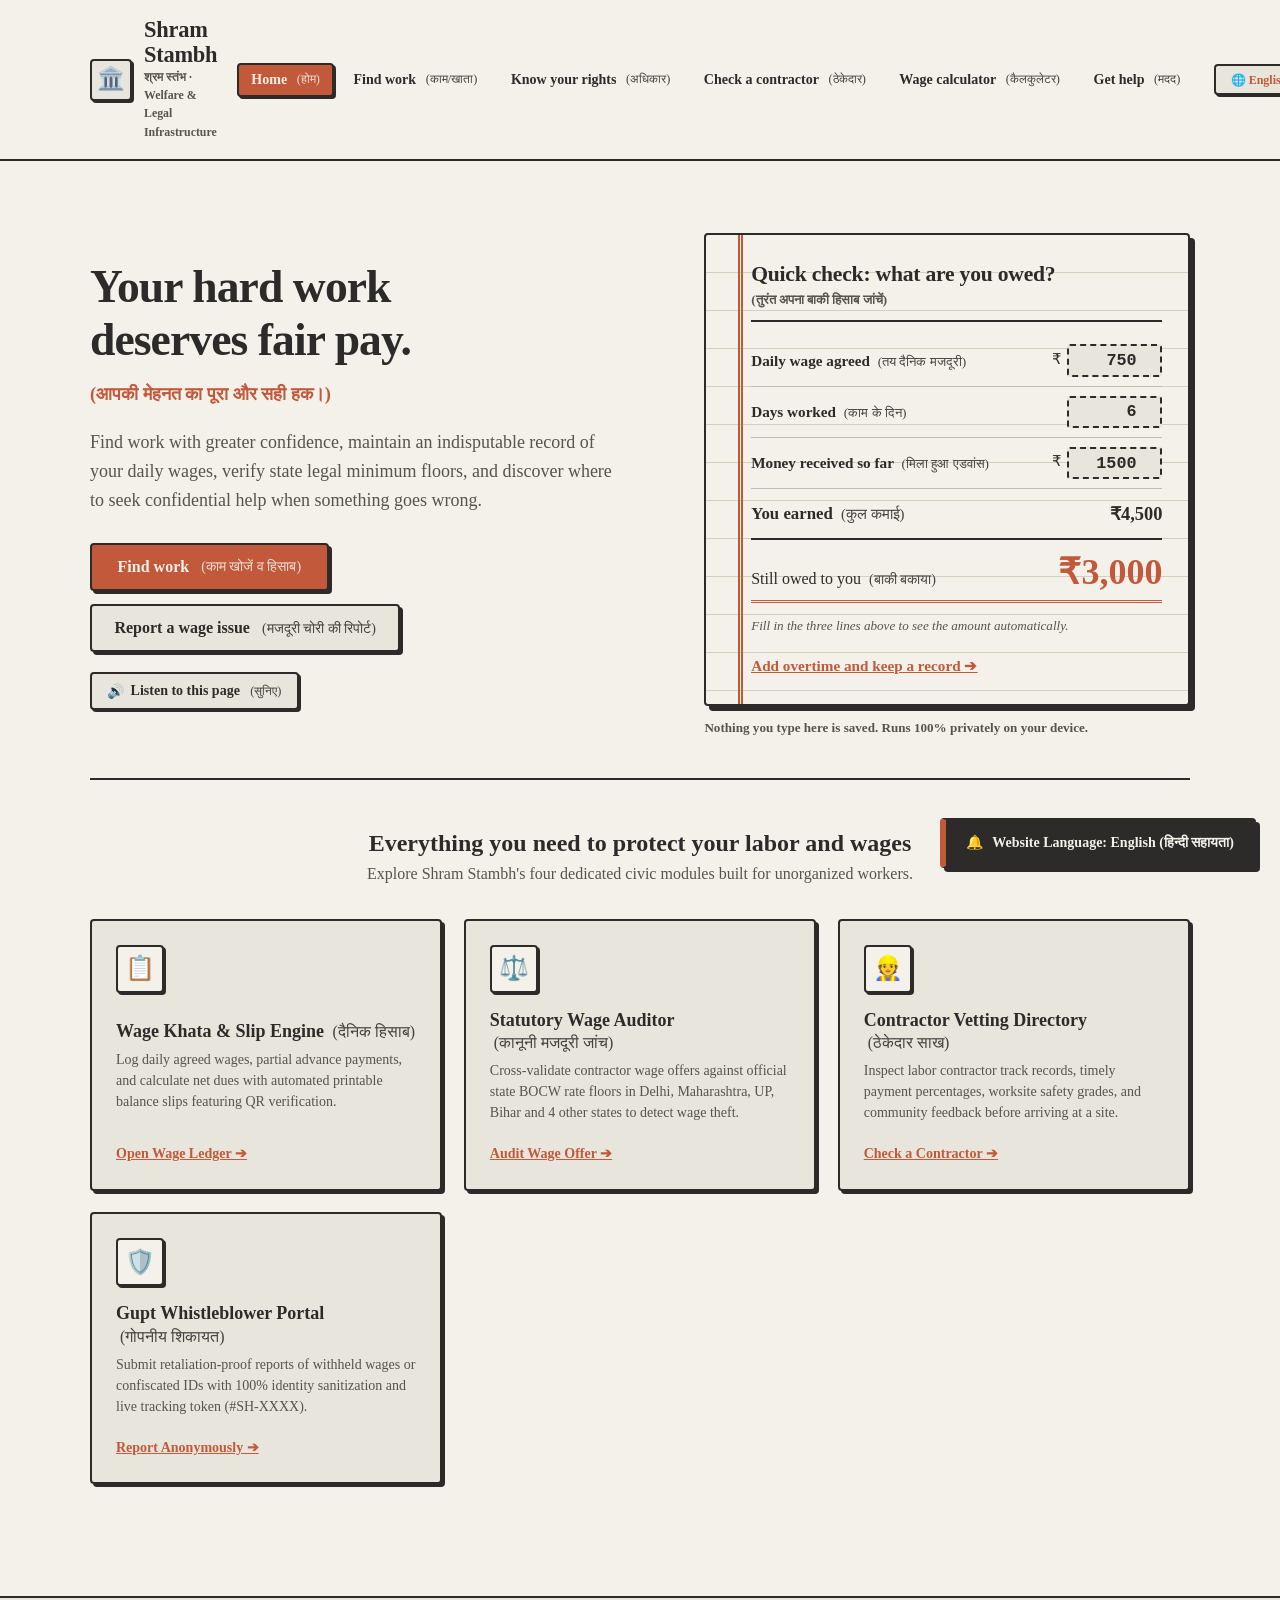
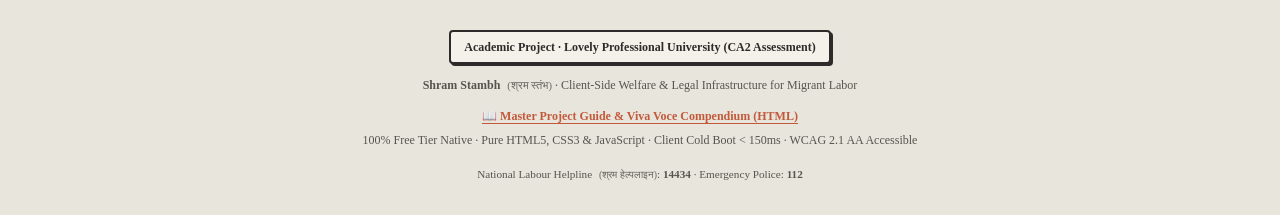
==== commit 5ec87219: "feat: implement 'Shramik (Laborer) Ledger' design system & refine code - Apply analog ledger paper p" ====
--- a/index.html
+++ b/index.html
@@ -3,7 +3,7 @@
 <head>
   <meta charset="UTF-8">
   <meta name="viewport" content="width=device-width, initial-scale=1.0, maximum-scale=5.0">
-  <meta name="theme-color" content="#c25424">
+  <meta name="theme-color" content="#C2593A">
   <meta name="description" content="Shram Stambh (श्रम स्तंभ) - Client-side welfare and legal infrastructure for migrant laborers in India. Digital wage ledger, statutory wage auditor, contractor vetting, and anonymous whistleblower portal.">
   <title>Shram Stambh (श्रम स्तंभ) | Migrant Labor Welfare & Legal Infrastructure</title>
   
@@ -11,8 +11,7 @@
   <meta http-equiv="Cache-Control" content="no-cache, no-store, must-revalidate">
   <meta http-equiv="Pragma" content="no-cache">
   <meta http-equiv="Expires" content="0">
-  <link rel="manifest" href="manifest.json">
-  <link rel="stylesheet" href="css/style.css?v=4.2">
+  <link rel="stylesheet" href="style.css">
 </head>
 <body>
 
@@ -268,7 +267,7 @@
         </div>
         <div class="stat-card days">
           <span class="stat-label">Days Recorded <span class="hi-bracket">(कार्य दिवस)</span></span>
-          <span id="kpiTotalDays" class="stat-value" style="color: #0284c7;">0</span>
+          <span id="kpiTotalDays" class="stat-value" style="color: var(--color-trust);">0</span>
           <span class="stat-subtext">Attendance logs</span>
         </div>
       </div>
@@ -505,13 +504,13 @@
         <div class="shield-content">
           <div class="shield-icon" aria-hidden="true">🔒</div>
           <div>
-            <h3 style="font-size: 1.15rem; color: #ffffff;">Zero-Retaliation Guarantee <span class="hi-bracket">(पूर्ण पहचान सुरक्षा)</span></h3>
-            <p style="font-size: 0.85rem; color: #cbd5e1; margin-top: 0.2rem;">
+            <h3 style="font-size: 1.15rem; color: #F4F1EA;">Zero-Retaliation Guarantee <span class="hi-bracket">(पूर्ण पहचान सुरक्षा)</span></h3>
+            <p style="font-size: 0.85rem; color: #D8D4CA; margin-top: 0.2rem;">
               Worker identity keys are stripped before storage. Unique tracking tokens protect against blacklisting or employer harassment.
             </p>
           </div>
         </div>
-        <button id="btnToggleAdmin" class="btn btn-secondary btn-small" style="background: rgba(255,255,255,0.15); color: #fff; border-color: rgba(255,255,255,0.3);">
+        <button id="btnToggleAdmin" class="btn btn-secondary btn-small" style="background: #E8E5DC; color: #2C2B29; border: 2px solid #F4F1EA; box-shadow: 2px 2px 0px #000;">
           👔 Labour Officer Dashboard <span class="hi-bracket">(श्रम अधिकारी दृश्य)</span>
         </button>
       </div>
@@ -768,30 +767,7 @@
     </div>
   </footer>
 
-  <!-- Core Pure Vanilla Modular Scripts (ES6+) -->
-  <script src="js/speech.js?v=4.0"></script>
-  <script src="js/i18n.js?v=4.0"></script>
-  <script src="js/wageTracker.js?v=4.0"></script>
-  <script src="js/complaints.js?v=4.0"></script>
-  <script src="js/app.js?v=4.0"></script>
-
-  <!-- Service Worker Registration for PWA Offline Resilience -->
-  <script>
-    if ('serviceWorker' in navigator) {
-      window.addEventListener('load', () => {
-        navigator.serviceWorker.register('sw.js?v=4.2').then(reg => {
-          reg.update();
-        }).catch(err => console.warn('SW error:', err));
-
-        let refreshing = false;
-        navigator.serviceWorker.addEventListener('controllerchange', () => {
-          if (!refreshing) {
-            refreshing = true;
-            window.location.reload();
-          }
-        });
-      });
-    }
-  </script>
+  <!-- Unified Application Script -->
+  <script src="script.js"></script>
 </body>
 </html>
--- a/style.css
+++ b/style.css
@@ -0,0 +1,2087 @@
+/* ==========================================================================
+   SHRAM STAMBH (श्रम स्तंभ) - Design System & Stylesheet
+   Palette: The "Shramik (Laborer) Ledger" Design System
+   Aesthetic: Analog Physical Ledger, Brutalist Tactile Forms, Washed Bone Paper,
+              Cured Cement Surfaces, Printed Asphalt Ink, Terracotta Safety Red-Orange,
+              and Faded Uniform Civic Blue.
+   Accessibility: WCAG AAA Contrast, Tactile Touch States, Multi-Tier Font Scaling,
+                  and Sunlight-Optimized High-Contrast Mode for Field Use.
+   ========================================================================== */
+
+:root {
+  /* ========================================================================
+     THE "SHRAMIK (LABORER) LEDGER" PALETTE
+     ======================================================================== */
+
+  /* Background (The Ledger Paper): Mimics recycled paper or a physical wage register (खाता) */
+  --color-bg-page: #F4F1EA;          /* Washed Bone / Off-White */
+  --color-bg-paper: #F4F1EA;
+
+  /* Surface / Cards (The Concrete): UI cards create depth without blurred drop shadows */
+  --color-bg-surface: #E8E5DC;       /* Cured Cement */
+  --color-bg-card: #E8E5DC;
+  --color-bg-subtle: #DDD8CD;        /* Soft sand / recessed ledger tone */
+  --color-bg-input: #F4F1EA;         /* Lined writable register paper */
+
+  /* Primary Text (The Ink): Warm soft charcoal printed on recycled paper */
+  --color-text-main: #2C2B29;        /* Faded Asphalt */
+  --color-text-muted: #57544E;       /* Muted printed text / register guide text */
+  --color-text-light: #7A766F;       /* Footnotes & date markings */
+  --color-text-inverse: #F4F1EA;     /* High-contrast paper white on dark stamps */
+
+  /* Harsh, Physical Borders: Crisp printed form lines */
+  --color-border: #2C2B29;           /* Harsh 2px physical border */
+  --color-border-subtle: #C4BDAF;    /* Thin ledger ruling divider */
+  --color-border-focus: #C2593A;     /* Focus outline */
+
+  /* Primary Action (The Brick / Safety): Muted terracotta construction & safety color */
+  --color-primary: #C2593A;          /* Terracotta Brick */
+  --color-primary-hover: #A8492C;    /* Deeper baked brick */
+  --color-primary-light: #F0E3DC;    /* Light terracotta wash */
+  --color-primary-border: #2C2B29;
+  --color-primary-dark: #8C341B;
+
+  /* Trust / Success Accent (The Civic Blue): Muted utilitarian official authority */
+  --color-trust: #3A5A6E;            /* Faded Uniform Blue */
+  --color-trust-hover: #2E4757;
+  --color-trust-light: #DCE5EB;      /* Civic blue paper wash */
+  --color-success: #3A5A6E;          /* Utilitarian Civic Blue instead of neon green */
+  --color-success-bg: #DFE8ED;
+  --color-success-border: #2C2B29;
+
+  /* Danger / Wage Theft / Statutory Violations: Construction warning */
+  --color-danger: #A83620;           /* Warning Crimson */
+  --color-danger-bg: #F8E7E4;
+  --color-danger-border: #2C2B29;
+
+  /* Brutalist Physical Shadows: Harsh, tactile paper-on-desk shadows */
+  --shadow-physical-sm: 2px 2px 0px #2C2B29;
+  --shadow-physical: 3px 3px 0px #2C2B29;
+  --shadow-physical-lg: 5px 5px 0px #2C2B29;
+  --shadow-none: none;
+
+  /* Legacy shadow tokens mapped to physical shadows */
+  --shadow-sm: 2px 2px 0px #2C2B29;
+  --shadow-md: 3px 3px 0px #2C2B29;
+  --shadow-lg: 5px 5px 0px #2C2B29;
+  --shadow-notepad: 4px 4px 0px #2C2B29;
+
+  /* Typography Stack - Universal Editorial Times New Roman */
+  --font-serif: "Times New Roman", Times, "Noto Serif Devanagari", "Noto Sans Devanagari", serif;
+  --font-sans: "Times New Roman", Times, "Noto Serif Devanagari", "Noto Sans Devanagari", serif;
+  --font-mono: "Courier New", Courier, monospace;
+
+  --fs-xs: 0.75rem;     /* 12px */
+  --fs-sm: 0.875rem;    /* 14px */
+  --fs-base: 1rem;      /* 16px */
+  --fs-lg: 1.125rem;    /* 18px */
+  --fs-xl: 1.25rem;     /* 20px */
+  --fs-2xl: 1.5rem;     /* 24px */
+  --fs-3xl: 2rem;       /* 32px */
+  --fs-hero: 2.85rem;   /* 45px */
+
+  --touch-target: 48px;
+  --radius-sm: 3px;
+  --radius-md: 4px;
+  --radius-lg: 4px;
+  --radius-full: 4px;   /* Boxy, tactile ledger aesthetic */
+  --container-max: 1140px;
+
+  --transition-fast: 0.1s ease;
+  --transition-normal: 0.15s ease;
+}
+
+/* Bracketed Hindi Styling */
+.hi-bracket {
+  font-size: 0.88em;
+  font-weight: 400;
+  opacity: 0.88;
+  margin-left: 0.25rem;
+  color: inherit;
+  display: inline-block;
+}
+
+/* High Contrast Mode for Construction Sunlight */
+body.high-contrast {
+  --color-primary: #C2593A;
+  --color-primary-hover: #E06945;
+  --color-primary-light: #3D221A;
+  --color-primary-border: #F4F1EA;
+
+  --color-bg-page: #151412;
+  --color-bg-surface: #262421;
+  --color-bg-card: #262421;
+  --color-bg-subtle: #36332E;
+  --color-bg-input: #1C1B18;
+
+  --color-text-main: #F4F1EA;
+  --color-text-muted: #D8D4CA;
+  --color-text-light: #B8B3A8;
+  --color-text-inverse: #151412;
+  --color-border: #F4F1EA;
+  --color-border-subtle: #68645C;
+
+  --color-trust: #7CA1B8;
+  --color-success: #7CA1B8;
+  --color-success-bg: #1B2932;
+  --color-success-border: #F4F1EA;
+
+  --color-danger: #E86B52;
+  --color-danger-bg: #3E1D16;
+  --color-danger-border: #F4F1EA;
+
+  --shadow-physical-sm: 2px 2px 0px #F4F1EA;
+  --shadow-physical: 3px 3px 0px #F4F1EA;
+  --shadow-physical-lg: 5px 5px 0px #F4F1EA;
+}
+
+/* Large Font Accessibility Mode */
+body.large-font {
+  --fs-xs: 0.875rem;
+  --fs-sm: 1rem;
+  --fs-base: 1.15rem;
+  --fs-lg: 1.3rem;
+  --fs-xl: 1.45rem;
+  --fs-2xl: 1.75rem;
+  --fs-3xl: 2.25rem;
+  --fs-hero: 3.25rem;
+  --touch-target: 54px;
+}
+
+/* Base Reset & Box Sizing */
+*, *::before, *::after {
+  box-sizing: border-box;
+  margin: 0;
+  padding: 0;
+}
+
+html {
+  font-size: 16px;
+  scroll-behavior: smooth;
+  -webkit-text-size-adjust: 100%;
+}
+
+body, button, input, select, textarea, optgroup {
+  font-family: var(--font-serif);
+}
+
+body {
+  font-family: var(--font-serif);
+  background-color: var(--color-bg-page);
+  color: var(--color-text-main);
+  line-height: 1.55;
+  min-height: 100vh;
+  display: flex;
+  flex-direction: column;
+  transition: background-color var(--transition-normal), color var(--transition-normal);
+}
+
+h1, h2, h3, h4, h5, h6 {
+  color: var(--color-text-main);
+  line-height: 1.25;
+}
+
+.serif-heading {
+  font-family: var(--font-serif);
+  font-weight: 700;
+  letter-spacing: -0.015em;
+}
+
+p {
+  margin-bottom: 0.75rem;
+}
+
+p:last-child {
+  margin-bottom: 0;
+}
+
+a {
+  color: var(--color-primary);
+  text-decoration: underline;
+  text-underline-offset: 3px;
+  transition: color var(--transition-fast);
+}
+
+a:hover {
+  color: var(--color-primary-hover);
+}
+
+:focus-visible {
+  outline: 3px solid var(--color-primary);
+  outline-offset: 2px;
+}
+
+/* ==========================================================================
+   Tactile Brutalist Buttons & Physical Press States
+   ========================================================================== */
+
+/* Universal Button Base: Physical Tactile Button */
+button {
+  background-color: var(--color-primary);
+  color: var(--color-text-inverse);
+  border: 2px solid var(--color-border);
+  box-shadow: 3px 3px 0px var(--color-border);
+  border-radius: 4px;
+  font-family: var(--font-serif);
+  font-weight: 700;
+  cursor: pointer;
+  transition: all 0.1s ease;
+  display: inline-flex;
+  align-items: center;
+  justify-content: center;
+  gap: 0.5rem;
+  text-decoration: none;
+}
+
+button:hover {
+  background-color: var(--color-primary-hover);
+}
+
+button:active {
+  box-shadow: 0px 0px 0px var(--color-border) !important;
+  transform: translate(3px, 3px) !important;
+}
+
+/* Explicit class-based buttons */
+.btn {
+  min-height: var(--touch-target);
+  padding: 0.65rem 1.35rem;
+  border-radius: 4px;
+  font-size: var(--fs-base);
+  font-weight: 700;
+  cursor: pointer;
+  display: inline-flex;
+  align-items: center;
+  justify-content: center;
+  gap: 0.5rem;
+  border: 2px solid var(--color-border);
+  box-shadow: 3px 3px 0px var(--color-border);
+  transition: all 0.1s ease;
+  text-decoration: none;
+  text-align: center;
+  background-color: var(--color-primary);
+  color: var(--color-text-inverse);
+}
+
+.btn:hover {
+  background-color: var(--color-primary-hover);
+}
+
+.btn:active {
+  box-shadow: 0px 0px 0px var(--color-border) !important;
+  transform: translate(3px, 3px) !important;
+}
+
+.btn-primary {
+  background-color: var(--color-primary);
+  color: var(--color-text-inverse);
+  border: 2px solid var(--color-border);
+  box-shadow: 3px 3px 0px var(--color-border);
+}
+
+.btn-primary:hover {
+  background-color: var(--color-primary-hover);
+}
+
+.btn-secondary, .btn-outline {
+  background-color: var(--color-bg-surface);
+  color: var(--color-text-main);
+  border: 2px solid var(--color-border);
+  box-shadow: 3px 3px 0px var(--color-border);
+}
+
+.btn-secondary:hover, .btn-outline:hover {
+  background-color: var(--color-bg-subtle);
+  color: var(--color-text-main);
+}
+
+.btn-danger {
+  background-color: var(--color-danger);
+  color: var(--color-text-inverse);
+  border: 2px solid var(--color-border);
+  box-shadow: 3px 3px 0px var(--color-border);
+}
+
+.btn-danger:hover {
+  background-color: #8C2C19;
+}
+
+.btn-success {
+  background-color: var(--color-trust);
+  color: var(--color-text-inverse);
+  border: 2px solid var(--color-border);
+  box-shadow: 3px 3px 0px var(--color-border);
+}
+
+.btn-success:hover {
+  background-color: var(--color-trust-hover);
+}
+
+.btn-block {
+  width: 100%;
+}
+
+.btn-small {
+  min-height: 36px;
+  padding: 0.25rem 0.65rem;
+  font-size: var(--fs-xs);
+  border-radius: 4px;
+  box-shadow: 2px 2px 0px var(--color-border);
+}
+
+.btn-small:active {
+  box-shadow: 0px 0px 0px var(--color-border) !important;
+  transform: translate(2px, 2px) !important;
+}
+
+/* ==========================================================================
+   Cards & Surfaces (The Concrete Ledger Structure)
+   ========================================================================== */
+.card,
+.app-card,
+.gateway-card,
+.stat-card,
+.notepad-card,
+.modal-card,
+.record-card,
+.contractor-card {
+  background-color: var(--color-bg-surface);  /* #E8E5DC Cured Cement */
+  border: 2px solid var(--color-border);      /* Harsh 2px physical border #2C2B29 */
+  border-radius: 4px;                          /* Boxy printed form */
+  box-shadow: 3px 3px 0px var(--color-border);
+}
+
+/* ==========================================================================
+   Header & Navigation (The Masthead)
+   ========================================================================== */
+.site-header {
+  position: sticky;
+  top: 0;
+  z-index: 100;
+  background-color: var(--color-bg-page);
+  border-bottom: 2px solid var(--color-border);
+  padding: 0.65rem 0;
+}
+
+.header-inner {
+  max-width: var(--container-max);
+  margin: 0 auto;
+  padding: 0.5rem 1.25rem;
+  display: flex;
+  align-items: center;
+  justify-content: space-between;
+  gap: 1.25rem;
+}
+
+.brand-wrapper {
+  display: flex;
+  align-items: center;
+  gap: 0.75rem;
+  text-decoration: none;
+  cursor: pointer;
+}
+
+.brand-pillar-icon {
+  width: 42px;
+  height: 42px;
+  background: var(--color-bg-surface);
+  border: 2px solid var(--color-border);
+  border-radius: 4px;
+  box-shadow: 2px 2px 0px var(--color-border);
+  display: flex;
+  align-items: center;
+  justify-content: center;
+  font-size: 1.4rem;
+  color: var(--color-primary);
+  flex-shrink: 0;
+}
+
+.brand-text h1 {
+  font-family: var(--font-serif);
+  font-size: 1.4rem;
+  font-weight: 800;
+  color: var(--color-text-main);
+  line-height: 1.1;
+  letter-spacing: -0.01em;
+}
+
+.brand-text .brand-tagline {
+  font-size: 0.74rem;
+  color: var(--color-text-muted);
+  font-weight: 600;
+}
+
+/* Navigation Menu */
+.nav-links-wrap {
+  display: flex;
+  align-items: center;
+  gap: 0.35rem;
+}
+
+.nav-link-btn {
+  background: transparent;
+  border: 2px solid transparent;
+  box-shadow: none;
+  padding: 0.45rem 0.75rem;
+  font-size: var(--fs-sm);
+  font-weight: 700;
+  color: var(--color-text-main);
+  cursor: pointer;
+  border-radius: 4px;
+  transition: all 0.1s ease;
+  display: inline-flex;
+  align-items: center;
+  gap: 0.35rem;
+  white-space: nowrap;
+}
+
+.nav-link-btn:hover {
+  background-color: var(--color-bg-surface);
+  border-color: var(--color-border);
+  color: var(--color-primary);
+  box-shadow: 2px 2px 0px var(--color-border);
+}
+
+.nav-link-btn.active {
+  background-color: var(--color-primary);
+  color: var(--color-text-inverse);
+  border: 2px solid var(--color-border);
+  box-shadow: 2px 2px 0px var(--color-border);
+  font-weight: 700;
+}
+
+.nav-link-btn:active {
+  box-shadow: 0px 0px 0px var(--color-border) !important;
+  transform: translate(2px, 2px) !important;
+}
+
+.header-controls {
+  display: flex;
+  align-items: center;
+  gap: 0.5rem;
+}
+
+.emergency-pill {
+  display: inline-flex;
+  align-items: center;
+  gap: 0.4rem;
+  background-color: var(--color-primary);
+  border: 2px solid var(--color-border);
+  box-shadow: 2px 2px 0px var(--color-border);
+  color: var(--color-text-inverse);
+  padding: 0.35rem 0.75rem;
+  border-radius: 4px;
+  font-size: var(--fs-xs);
+  font-weight: 700;
+  text-decoration: none;
+  transition: all 0.1s ease;
+}
+
+.emergency-pill:hover {
+  background-color: var(--color-primary-hover);
+  color: var(--color-text-inverse);
+}
+
+.emergency-pill:active {
+  box-shadow: 0px 0px 0px var(--color-border) !important;
+  transform: translate(2px, 2px) !important;
+}
+
+.ctrl-btn {
+  min-height: 36px;
+  padding: 0.35rem 0.65rem;
+  border: 2px solid var(--color-border);
+  background-color: var(--color-bg-surface);
+  color: var(--color-text-main);
+  box-shadow: 2px 2px 0px var(--color-border);
+  border-radius: 4px;
+  font-size: var(--fs-xs);
+  font-weight: 700;
+  cursor: pointer;
+  display: inline-flex;
+  align-items: center;
+  gap: 0.3rem;
+  transition: all 0.1s ease;
+}
+
+.ctrl-btn:hover {
+  background-color: var(--color-bg-subtle);
+  border-color: var(--color-border);
+}
+
+.ctrl-btn.active {
+  background-color: var(--color-primary);
+  color: var(--color-text-inverse);
+  border-color: var(--color-border);
+}
+
+.ctrl-btn:active {
+  box-shadow: 0px 0px 0px var(--color-border) !important;
+  transform: translate(2px, 2px) !important;
+}
+
+/* Speech Audio Ticker Bar */
+.speech-bar {
+  background-color: var(--color-text-main);
+  color: var(--color-bg-page);
+  padding: 0.45rem 1.25rem;
+  font-size: var(--fs-xs);
+  display: none;
+  align-items: center;
+  justify-content: space-between;
+  border-bottom: 2px solid var(--color-border);
+}
+
+.speech-bar.active {
+  display: flex;
+}
+
+.speech-bar-info {
+  display: flex;
+  align-items: center;
+  gap: 0.5rem;
+}
+
+.speech-waves {
+  display: flex;
+  align-items: center;
+  gap: 2px;
+  height: 12px;
+}
+
+.speech-waves span {
+  width: 3px;
+  background: var(--color-primary);
+  border-radius: 1px;
+  animation: wave 1s infinite ease-in-out;
+}
+
+.speech-waves span:nth-child(2) { animation-delay: 0.2s; height: 12px; }
+.speech-waves span:nth-child(3) { animation-delay: 0.4s; height: 8px; }
+
+@keyframes wave {
+  0%, 100% { height: 4px; }
+  50% { height: 12px; }
+}
+
+.btn-stop-speech {
+  background-color: var(--color-danger);
+  color: var(--color-text-inverse);
+  border: 1.5px solid var(--color-text-inverse);
+  box-shadow: 2px 2px 0px #000000;
+  border-radius: 4px;
+  padding: 0.2rem 0.55rem;
+  font-size: var(--fs-xs);
+  font-weight: 700;
+  cursor: pointer;
+}
+
+.btn-stop-speech:active {
+  box-shadow: 0px 0px 0px #000000 !important;
+  transform: translate(2px, 2px) !important;
+}
+
+/* ==========================================================================
+   Hero Section & Interactive Quick-Check Notepad
+   ========================================================================== */
+.hero-section {
+  padding: 3rem 0 2.5rem 0;
+  border-bottom: 2px solid var(--color-border);
+}
+
+.hero-grid {
+  display: grid;
+  grid-template-columns: 1fr;
+  gap: 2.5rem;
+  align-items: center;
+}
+
+@media (min-width: 920px) {
+  .hero-grid {
+    grid-template-columns: 1.15fr 1fr;
+    gap: 3.5rem;
+  }
+}
+
+.hero-tag-pill {
+  display: inline-flex;
+  align-items: center;
+  gap: 0.4rem;
+  background-color: var(--color-bg-surface);
+  border: 2px solid var(--color-border);
+  box-shadow: 2px 2px 0px var(--color-border);
+  color: var(--color-text-main);
+  font-size: var(--fs-xs);
+  font-weight: 700;
+  padding: 0.35rem 0.85rem;
+  border-radius: 4px;
+  margin-bottom: 1.25rem;
+}
+
+.hero-title {
+  font-family: var(--font-serif);
+  font-size: var(--fs-hero);
+  font-weight: 800;
+  line-height: 1.15;
+  color: var(--color-text-main);
+  letter-spacing: -0.02em;
+  margin-bottom: 0.85rem;
+}
+
+.hero-hindi-sub {
+  font-size: 1.15rem;
+  font-weight: 700;
+  color: var(--color-primary);
+  margin-bottom: 1.25rem;
+}
+
+.hero-subtitle {
+  font-size: var(--fs-lg);
+  color: var(--color-text-muted);
+  line-height: 1.6;
+  margin-bottom: 1.75rem;
+  max-width: 540px;
+}
+
+.hero-actions {
+  display: flex;
+  align-items: center;
+  gap: 0.85rem;
+  flex-wrap: wrap;
+  margin-bottom: 1.25rem;
+}
+
+.btn-hero-solid {
+  background-color: var(--color-primary) !important;
+  color: var(--color-text-inverse) !important;
+  padding: 0.75rem 1.6rem !important;
+  border-radius: 4px !important;
+  font-size: 1rem !important;
+  font-weight: 700 !important;
+  border: 2px solid var(--color-border) !important;
+  box-shadow: 3px 3px 0px var(--color-border) !important;
+  cursor: pointer;
+  transition: all 0.1s ease;
+}
+
+.btn-hero-solid:hover {
+  background-color: var(--color-primary-hover) !important;
+}
+
+.btn-hero-solid:active {
+  box-shadow: 0px 0px 0px var(--color-border) !important;
+  transform: translate(3px, 3px) !important;
+}
+
+.btn-hero-outline {
+  background-color: var(--color-bg-surface) !important;
+  color: var(--color-text-main) !important;
+  padding: 0.75rem 1.4rem !important;
+  border-radius: 4px !important;
+  font-size: 1rem !important;
+  font-weight: 700 !important;
+  border: 2px solid var(--color-border) !important;
+  box-shadow: 3px 3px 0px var(--color-border) !important;
+  cursor: pointer;
+  transition: all 0.1s ease;
+}
+
+.btn-hero-outline:hover {
+  background-color: var(--color-bg-subtle) !important;
+}
+
+.btn-hero-outline:active {
+  box-shadow: 0px 0px 0px var(--color-border) !important;
+  transform: translate(3px, 3px) !important;
+}
+
+.hero-listen-wrap {
+  margin-top: 0.5rem;
+}
+
+.btn-hero-listen, .btn-narrate-pill {
+  min-height: 38px;
+  padding: 0.4rem 0.95rem;
+  background-color: var(--color-bg-surface);
+  border: 2px solid var(--color-border);
+  box-shadow: 2px 2px 0px var(--color-border);
+  border-radius: 4px;
+  color: var(--color-text-main);
+  font-size: var(--fs-sm);
+  font-weight: 700;
+  display: inline-flex;
+  align-items: center;
+  gap: 0.4rem;
+  cursor: pointer;
+  transition: all 0.1s ease;
+}
+
+.btn-hero-listen:hover, .btn-narrate-pill:hover {
+  background-color: var(--color-bg-subtle);
+  color: var(--color-primary);
+}
+
+.btn-hero-listen:active, .btn-narrate-pill:active {
+  box-shadow: 0px 0px 0px var(--color-border) !important;
+  transform: translate(2px, 2px) !important;
+}
+
+.btn-narrate-pill.speaking {
+  background-color: var(--color-primary-light);
+  border-color: var(--color-border);
+  color: var(--color-primary);
+  animation: speak-pulse 1.2s infinite;
+}
+
+@keyframes speak-pulse {
+  0% { box-shadow: 2px 2px 0px var(--color-border); }
+  50% { box-shadow: 4px 4px 0px var(--color-primary); }
+  100% { box-shadow: 2px 2px 0px var(--color-border); }
+}
+
+.trust-badges {
+  display: flex;
+  gap: 1.25rem;
+  flex-wrap: wrap;
+  font-size: var(--fs-xs);
+  color: var(--color-text-muted);
+  font-weight: 600;
+}
+
+/* ==========================================================================
+   Notepad / Lined Paper Quick Check Widget (Physical Register Spec)
+   ========================================================================== */
+.notepad-card {
+  background-color: var(--color-bg-page);
+  border: 2px solid var(--color-border);
+  border-radius: 4px;
+  box-shadow: 5px 5px 0px var(--color-border);
+  position: relative;
+  overflow: hidden;
+  padding: 1.6rem 1.6rem 1.4rem 2.8rem;
+  background-image: repeating-linear-gradient(to bottom, transparent, transparent 37px, #D5CFBF 37px, #D5CFBF 38px);
+}
+
+/* Authentic physical red margin line */
+.notepad-card::before {
+  content: '';
+  position: absolute;
+  top: 0;
+  bottom: 0;
+  left: 32px;
+  width: 1.5px;
+  background: var(--color-primary);
+  box-shadow: 3px 0 0 var(--color-primary);
+}
+
+.notepad-header {
+  border-bottom: 2px solid var(--color-border);
+  padding-bottom: 0.6rem;
+  margin-bottom: 0.85rem;
+}
+
+.notepad-header h3 {
+  font-family: var(--font-serif);
+  font-size: 1.35rem;
+  font-weight: 800;
+  color: var(--color-text-main);
+  letter-spacing: -0.01em;
+}
+
+.notepad-header-hi {
+  font-size: 0.82rem;
+  color: var(--color-text-muted);
+  display: block;
+  margin-top: 2px;
+  font-weight: 600;
+}
+
+.notepad-row {
+  display: flex;
+  align-items: center;
+  justify-content: space-between;
+  padding: 0.55rem 0;
+  border-bottom: 1px solid var(--color-border-subtle);
+  font-size: 0.95rem;
+}
+
+.notepad-label {
+  color: var(--color-text-main);
+  font-weight: 600;
+}
+
+.notepad-input-wrap {
+  display: flex;
+  align-items: center;
+  gap: 0.35rem;
+  font-family: var(--font-mono);
+}
+
+.notepad-input {
+  width: 95px;
+  padding: 0.3rem 0.55rem;
+  border: 2px dashed var(--color-border);
+  border-radius: 3px;
+  background-color: var(--color-bg-surface);
+  text-align: right;
+  font-family: var(--font-mono);
+  font-size: 1.05rem;
+  font-weight: 700;
+  color: var(--color-text-main);
+}
+
+.notepad-input:focus {
+  border: 2px solid var(--color-primary);
+  background-color: #FFFFFF;
+  box-shadow: 2px 2px 0px var(--color-border);
+  outline: none;
+}
+
+.notepad-summary-row {
+  display: flex;
+  justify-content: space-between;
+  align-items: center;
+  padding: 0.65rem 0;
+  border-bottom: 2px solid var(--color-border);
+  font-size: 1.05rem;
+}
+
+.notepad-owed-row {
+  display: flex;
+  justify-content: space-between;
+  align-items: baseline;
+  padding: 0.85rem 0 0.5rem 0;
+  border-bottom: 3px double var(--color-primary);
+}
+
+.owed-amount {
+  font-family: var(--font-serif);
+  font-size: 2.25rem;
+  color: var(--color-primary);
+  font-weight: 900;
+  line-height: 1;
+}
+
+.notepad-under-note {
+  font-size: 0.82rem;
+  color: var(--color-text-muted);
+  margin-top: 0.75rem;
+  text-align: left;
+  font-weight: 600;
+}
+
+.notepad-footer-hint {
+  font-size: 0.82rem;
+  color: var(--color-text-muted);
+  margin-top: 0.85rem;
+  font-style: italic;
+  text-align: left;
+}
+
+.btn-notepad-action {
+  background: none;
+  border: none;
+  box-shadow: none;
+  padding: 0.4rem 0;
+  font-size: 0.95rem;
+  font-weight: 700;
+  color: var(--color-primary);
+  text-decoration: underline;
+  cursor: pointer;
+  text-align: left;
+  display: inline-block;
+}
+
+.btn-notepad-action:hover {
+  color: var(--color-primary-hover);
+}
+
+.btn-notepad-action:active {
+  box-shadow: none !important;
+  transform: none !important;
+}
+
+/* ==========================================================================
+   Feature Gateway Grid (Cards leading deeper into the website)
+   ========================================================================== */
+.gateway-section {
+  padding: 3rem 0;
+}
+
+.gateway-section-title {
+  text-align: center;
+  margin-bottom: 2rem;
+}
+
+.gateway-section-title h2 {
+  font-family: var(--font-serif);
+  font-size: var(--fs-2xl);
+  font-weight: 800;
+  color: var(--color-text-main);
+}
+
+.gateway-section-title p {
+  font-size: var(--fs-base);
+  color: var(--color-text-muted);
+  margin-top: 0.25rem;
+}
+
+.gateway-grid {
+  display: grid;
+  grid-template-columns: repeat(auto-fit, minmax(260px, 1fr));
+  gap: 1.35rem;
+}
+
+.gateway-card {
+  background-color: var(--color-bg-surface);
+  border: 2px solid var(--color-border);
+  border-radius: 4px;
+  padding: 1.5rem;
+  display: flex;
+  flex-direction: column;
+  justify-content: space-between;
+  box-shadow: 3px 3px 0px var(--color-border);
+  cursor: pointer;
+  transition: all 0.15s ease;
+  text-decoration: none;
+}
+
+.gateway-card:hover {
+  transform: translate(-2px, -2px);
+  box-shadow: 5px 5px 0px var(--color-border);
+  border-color: var(--color-border);
+}
+
+.gateway-card:active {
+  transform: translate(2px, 2px);
+  box-shadow: 1px 1px 0px var(--color-border);
+}
+
+.gateway-icon {
+  width: 48px;
+  height: 48px;
+  background-color: var(--color-bg-page);
+  color: var(--color-primary);
+  border: 2px solid var(--color-border);
+  border-radius: 4px;
+  box-shadow: 2px 2px 0px var(--color-border);
+  display: flex;
+  align-items: center;
+  justify-content: center;
+  font-size: 1.5rem;
+  margin-bottom: 1rem;
+}
+
+.gateway-card h3 {
+  font-size: var(--fs-lg);
+  font-weight: 800;
+  margin-bottom: 0.4rem;
+  color: var(--color-text-main);
+}
+
+.gateway-card p {
+  font-size: var(--fs-sm);
+  color: var(--color-text-muted);
+  line-height: 1.5;
+  margin-bottom: 1.25rem;
+}
+
+.gateway-cta-link {
+  font-size: var(--fs-sm);
+  font-weight: 800;
+  color: var(--color-primary);
+  display: inline-flex;
+  align-items: center;
+  gap: 0.3rem;
+  text-decoration: underline;
+}
+
+/* ==========================================================================
+   Main Layout & Functional Panels
+   ========================================================================== */
+.main-content {
+  flex: 1;
+  max-width: var(--container-max);
+  width: 100%;
+  margin: 0 auto;
+  padding: 1.5rem 1.25rem 4rem 1.25rem;
+}
+
+.view-panel {
+  display: none;
+  animation: fadeIn 0.2s ease-in-out;
+}
+
+.view-panel.active {
+  display: block;
+}
+
+@keyframes fadeIn {
+  from { opacity: 0; transform: translateY(4px); }
+  to { opacity: 1; transform: translateY(0); }
+}
+
+.section-banner {
+  display: flex;
+  align-items: center;
+  justify-content: space-between;
+  margin-bottom: 1.5rem;
+  gap: 1rem;
+  flex-wrap: wrap;
+  padding-bottom: 0.85rem;
+  border-bottom: 2px solid var(--color-border);
+}
+
+.section-title-wrap h2 {
+  font-family: var(--font-serif);
+  font-size: var(--fs-2xl);
+  font-weight: 800;
+  display: flex;
+  align-items: center;
+  gap: 0.5rem;
+  flex-wrap: wrap;
+}
+
+.section-title-wrap p {
+  font-size: var(--fs-sm);
+  color: var(--color-text-muted);
+  margin-top: 0.15rem;
+}
+
+/* ==========================================================================
+   Financial Cards & Dashboard Columns
+   ========================================================================== */
+.stats-grid {
+  display: grid;
+  grid-template-columns: repeat(auto-fit, minmax(220px, 1fr));
+  gap: 1.25rem;
+  margin-bottom: 1.5rem;
+}
+
+.stat-card {
+  background-color: var(--color-bg-surface);
+  border: 2px solid var(--color-border);
+  border-radius: 4px;
+  padding: 1rem 1.25rem;
+  display: flex;
+  flex-direction: column;
+  justify-content: space-between;
+  box-shadow: 3px 3px 0px var(--color-border);
+  position: relative;
+  overflow: hidden;
+}
+
+.stat-card::before {
+  content: '';
+  position: absolute;
+  top: 0;
+  left: 0;
+  width: 6px;
+  height: 100%;
+  background: var(--color-border);
+}
+
+.stat-card.due::before { background: var(--color-primary); }
+.stat-card.paid::before { background: var(--color-trust); }
+.stat-card.days::before { background: var(--color-trust); }
+
+.stat-label {
+  font-size: var(--fs-xs);
+  font-weight: 700;
+  text-transform: uppercase;
+  color: var(--color-text-muted);
+  letter-spacing: 0.04em;
+  margin-bottom: 0.25rem;
+}
+
+.stat-value {
+  font-size: var(--fs-2xl);
+  font-weight: 800;
+  color: var(--color-text-main);
+  font-family: var(--font-mono);
+}
+
+.stat-value.due-text { color: var(--color-primary); }
+.stat-value.paid-text { color: var(--color-trust); }
+
+.stat-subtext {
+  font-size: var(--fs-xs);
+  color: var(--color-text-muted);
+  margin-top: 0.25rem;
+}
+
+.dashboard-columns {
+  display: grid;
+  grid-template-columns: 1fr;
+  gap: 1.5rem;
+}
+
+@media (min-width: 900px) {
+  .dashboard-columns {
+    grid-template-columns: 1.15fr 1fr;
+    align-items: start;
+  }
+}
+
+.app-card {
+  background-color: var(--color-bg-surface);
+  border: 2px solid var(--color-border);
+  border-radius: 4px;
+  padding: 1.35rem;
+  box-shadow: 3px 3px 0px var(--color-border);
+  margin-bottom: 1.5rem;
+}
+
+.card-title-bar {
+  display: flex;
+  align-items: center;
+  justify-content: space-between;
+  margin-bottom: 1rem;
+  padding-bottom: 0.5rem;
+  border-bottom: 2px solid var(--color-border);
+}
+
+.card-title-bar h3 {
+  font-size: var(--fs-lg);
+  font-weight: 800;
+  display: flex;
+  align-items: center;
+  gap: 0.5rem;
+  flex-wrap: wrap;
+}
+
+/* ==========================================================================
+   Forms, Inputs & Buttons
+   ========================================================================== */
+.form-grid {
+  display: grid;
+  grid-template-columns: 1fr;
+  gap: 0.85rem;
+}
+
+@media (min-width: 600px) {
+  .form-grid.two-col {
+    grid-template-columns: 1fr 1fr;
+  }
+}
+
+.form-group {
+  display: flex;
+  flex-direction: column;
+  gap: 0.35rem;
+}
+
+.form-label {
+  font-size: var(--fs-sm);
+  font-weight: 700;
+  color: var(--color-text-main);
+  display: flex;
+  align-items: center;
+  gap: 0.3rem;
+  flex-wrap: wrap;
+}
+
+.form-hint {
+  font-size: var(--fs-xs);
+  color: var(--color-text-muted);
+}
+
+.form-input, .form-select, .form-textarea {
+  min-height: var(--touch-target);
+  padding: 0.65rem 0.85rem;
+  border: 2px solid var(--color-border);
+  border-radius: 4px;
+  background-color: var(--color-bg-input);
+  color: var(--color-text-main);
+  font-family: inherit;
+  font-size: var(--fs-base);
+  width: 100%;
+  transition: border-color var(--transition-fast), box-shadow var(--transition-fast);
+}
+
+.form-input:focus, .form-select:focus, .form-textarea:focus {
+  border-color: var(--color-primary);
+  background-color: #FFFFFF;
+  box-shadow: 2px 2px 0px var(--color-border);
+  outline: none;
+}
+
+.form-textarea {
+  min-height: 90px;
+  resize: vertical;
+}
+
+.input-currency-wrapper {
+  position: relative;
+  display: flex;
+  align-items: center;
+}
+
+.currency-symbol {
+  position: absolute;
+  left: 0.85rem;
+  font-weight: 700;
+  color: var(--color-text-main);
+  pointer-events: none;
+}
+
+.input-currency-wrapper .form-input {
+  padding-left: 2rem;
+  font-family: var(--font-mono);
+  font-weight: 700;
+}
+
+.checkbox-group {
+  display: flex;
+  align-items: flex-start;
+  gap: 0.75rem;
+  padding: 0.75rem;
+  background-color: var(--color-bg-subtle);
+  border-radius: 4px;
+  border: 2px solid var(--color-border);
+  cursor: pointer;
+}
+
+.checkbox-group input[type="checkbox"] {
+  min-width: 22px;
+  min-height: 22px;
+  accent-color: var(--color-primary);
+  margin-top: 2px;
+  cursor: pointer;
+}
+
+.checkbox-title {
+  font-weight: 700;
+  color: var(--color-text-main);
+  display: block;
+}
+
+.checkbox-desc {
+  font-size: var(--fs-xs);
+  color: var(--color-text-muted);
+}
+
+/* ==========================================================================
+   Ledger Cards & Vouchers
+   ========================================================================== */
+.filter-bar {
+  display: flex;
+  gap: 0.5rem;
+  margin-bottom: 1rem;
+  flex-wrap: wrap;
+}
+
+.filter-bar .form-input, .filter-bar .form-select {
+  flex: 1;
+  min-width: 140px;
+}
+
+.records-list {
+  display: flex;
+  flex-direction: column;
+  gap: 0.75rem;
+  max-height: 520px;
+  overflow-y: auto;
+  padding-right: 0.25rem;
+}
+
+.record-card {
+  background-color: var(--color-bg-surface);
+  border: 2px solid var(--color-border);
+  border-radius: 4px;
+  padding: 0.85rem 1rem;
+  display: flex;
+  flex-direction: column;
+  gap: 0.6rem;
+  box-shadow: 3px 3px 0px var(--color-border);
+  transition: transform var(--transition-fast), box-shadow var(--transition-fast);
+}
+
+.record-card:hover {
+  transform: translate(-1px, -1px);
+  box-shadow: 4px 4px 0px var(--color-border);
+}
+
+.record-card.status-due {
+  border-left: 7px solid var(--color-primary);
+}
+
+.record-card.status-paid {
+  border-left: 7px solid var(--color-trust);
+}
+
+.record-header {
+  display: flex;
+  justify-content: space-between;
+  align-items: flex-start;
+  gap: 0.5rem;
+}
+
+.record-date {
+  font-size: var(--fs-xs);
+  font-weight: 700;
+  color: var(--color-text-muted);
+}
+
+.record-thekedar {
+  font-size: var(--fs-base);
+  font-weight: 800;
+  color: var(--color-text-main);
+}
+
+.record-site {
+  font-size: var(--fs-xs);
+  color: var(--color-text-muted);
+}
+
+.badge {
+  display: inline-block;
+  padding: 0.25rem 0.65rem;
+  border-radius: 4px;
+  font-size: var(--fs-xs);
+  font-weight: 800;
+  text-transform: uppercase;
+  border: 1.5px solid var(--color-border);
+}
+
+.badge-due {
+  background-color: var(--color-danger-bg);
+  color: var(--color-primary);
+  border-color: var(--color-border);
+}
+
+.badge-paid {
+  background-color: var(--color-trust-light);
+  color: var(--color-trust);
+  border-color: var(--color-border);
+}
+
+.badge-verified {
+  background-color: var(--color-trust);
+  color: var(--color-text-inverse);
+  border-color: var(--color-border);
+}
+
+.record-math {
+  background-color: var(--color-bg-page);
+  padding: 0.5rem 0.75rem;
+  border-radius: 3px;
+  border: 1.5px solid var(--color-border);
+  display: flex;
+  justify-content: space-between;
+  align-items: center;
+  font-family: var(--font-mono);
+  font-size: var(--fs-sm);
+}
+
+.math-item {
+  display: flex;
+  flex-direction: column;
+}
+
+.math-item-label {
+  font-size: 0.65rem;
+  color: var(--color-text-muted);
+  text-transform: uppercase;
+  font-weight: 700;
+}
+
+.math-item-val {
+  font-weight: 800;
+}
+
+.record-actions {
+  display: flex;
+  justify-content: flex-end;
+  gap: 0.5rem;
+  border-top: 1px dashed var(--color-border);
+  padding-top: 0.5rem;
+}
+
+.empty-state {
+  text-align: center;
+  padding: 2.5rem 1rem;
+  color: var(--color-text-muted);
+}
+
+.empty-state-icon {
+  font-size: 2.5rem;
+  margin-bottom: 0.5rem;
+  opacity: 0.8;
+}
+
+/* ==========================================================================
+   Statutory Wage Auditor & Wage Theft Alert
+   ========================================================================== */
+.alert-box {
+  border-radius: 4px;
+  padding: 1rem 1.25rem;
+  margin-top: 1rem;
+  border: 2px solid var(--color-border);
+  box-shadow: 4px 4px 0px var(--color-border);
+  display: flex;
+  flex-direction: column;
+  gap: 0.75rem;
+  animation: shake 0.35s ease-in-out;
+}
+
+@keyframes shake {
+  0%, 100% { transform: translateX(0); }
+  25% { transform: translateX(-4px); }
+  75% { transform: translateX(4px); }
+}
+
+.alert-danger {
+  background-color: var(--color-danger-bg);
+  border-color: var(--color-border);
+  color: var(--color-text-main);
+}
+
+.alert-danger .alert-header {
+  color: var(--color-danger);
+}
+
+.alert-success {
+  background-color: var(--color-success-bg);
+  border-color: var(--color-border);
+  color: var(--color-text-main);
+}
+
+.alert-success .alert-header {
+  color: var(--color-trust);
+}
+
+.alert-header {
+  display: flex;
+  align-items: center;
+  gap: 0.6rem;
+  font-size: var(--fs-lg);
+  font-weight: 800;
+  flex-wrap: wrap;
+}
+
+.theft-calc-breakdown {
+  display: grid;
+  grid-template-columns: repeat(auto-fit, minmax(130px, 1fr));
+  gap: 0.5rem;
+  background-color: var(--color-bg-page);
+  padding: 0.65rem;
+  border-radius: 3px;
+  border: 1.5px solid var(--color-border);
+  margin: 0.5rem 0;
+}
+
+.calc-pill-label {
+  font-size: 0.7rem;
+  text-transform: uppercase;
+  font-weight: 800;
+  color: var(--color-danger);
+}
+
+.calc-pill-val {
+  font-size: var(--fs-base);
+  font-weight: 900;
+  font-family: var(--font-mono);
+  color: var(--color-danger);
+}
+
+.statutory-table-wrap {
+  overflow-x: auto;
+  margin-top: 1rem;
+  border-radius: 4px;
+  border: 2px solid var(--color-border);
+  box-shadow: 3px 3px 0px var(--color-border);
+  background-color: var(--color-bg-surface);
+}
+
+.statutory-table {
+  width: 100%;
+  border-collapse: collapse;
+  font-size: var(--fs-sm);
+  text-align: left;
+}
+
+.statutory-table th, .statutory-table td {
+  padding: 0.65rem 0.85rem;
+  border-bottom: 1px solid var(--color-border);
+}
+
+.statutory-table th {
+  background-color: var(--color-bg-subtle);
+  font-weight: 800;
+  color: var(--color-text-main);
+  border-bottom: 2px solid var(--color-border);
+}
+
+.statutory-table tr:hover {
+  background-color: var(--color-bg-page);
+}
+
+/* ==========================================================================
+   Whistleblower & Contractor Cards
+   ========================================================================== */
+.anonymity-shield-banner {
+  background-color: var(--color-text-main);
+  color: var(--color-text-inverse);
+  padding: 1.25rem;
+  border: 2px solid var(--color-border);
+  border-radius: 4px;
+  box-shadow: 4px 4px 0px var(--color-primary);
+  margin-bottom: 1.5rem;
+  display: flex;
+  align-items: center;
+  justify-content: space-between;
+  gap: 1rem;
+  flex-wrap: wrap;
+}
+
+.shield-content {
+  display: flex;
+  align-items: center;
+  gap: 1rem;
+}
+
+.shield-icon {
+  font-size: 2rem;
+  background-color: var(--color-trust);
+  border: 2px solid var(--color-text-inverse);
+  width: 52px;
+  height: 52px;
+  border-radius: 4px;
+  display: flex;
+  align-items: center;
+  justify-content: center;
+  flex-shrink: 0;
+}
+
+.ticket-receipt-card {
+  background-color: var(--color-bg-page);
+  border: 2px dashed var(--color-primary);
+  border-radius: 4px;
+  box-shadow: 3px 3px 0px var(--color-border);
+  padding: 1.25rem;
+  margin-top: 1rem;
+}
+
+.ticket-id-display {
+  font-size: var(--fs-2xl);
+  font-family: var(--font-mono);
+  font-weight: 900;
+  color: var(--color-primary);
+  letter-spacing: 0.05em;
+  display: flex;
+  align-items: center;
+  gap: 0.5rem;
+}
+
+.timeline {
+  display: flex;
+  flex-direction: column;
+  gap: 1rem;
+  margin-top: 1rem;
+  position: relative;
+  padding-left: 2rem;
+}
+
+.timeline::before {
+  content: '';
+  position: absolute;
+  top: 10px;
+  bottom: 10px;
+  left: 11px;
+  width: 2px;
+  background-color: var(--color-border);
+}
+
+.timeline-step {
+  position: relative;
+}
+
+.timeline-dot {
+  position: absolute;
+  left: -2rem;
+  top: 2px;
+  width: 24px;
+  height: 24px;
+  border-radius: 4px;
+  background-color: var(--color-bg-surface);
+  border: 2px solid var(--color-border);
+  display: flex;
+  align-items: center;
+  justify-content: center;
+  font-size: 0.75rem;
+  font-weight: 800;
+  color: var(--color-text-main);
+}
+
+.timeline-step.completed .timeline-dot {
+  background-color: var(--color-trust);
+  border-color: var(--color-border);
+  color: var(--color-text-inverse);
+}
+
+.timeline-step.active .timeline-dot {
+  background-color: var(--color-primary);
+  border-color: var(--color-border);
+  color: var(--color-text-inverse);
+  box-shadow: 2px 2px 0px var(--color-border);
+}
+
+.timeline-step-title {
+  font-weight: 800;
+  font-size: var(--fs-sm);
+  color: var(--color-text-main);
+}
+
+.timeline-step-time {
+  font-size: var(--fs-xs);
+  color: var(--color-text-muted);
+}
+
+/* Contractor Grid */
+.contractor-grid {
+  display: grid;
+  grid-template-columns: repeat(auto-fill, minmax(280px, 1fr));
+  gap: 1rem;
+}
+
+.contractor-card {
+  background-color: var(--color-bg-surface);
+  border: 2px solid var(--color-border);
+  border-radius: 4px;
+  padding: 1.15rem;
+  display: flex;
+  flex-direction: column;
+  gap: 0.6rem;
+  box-shadow: 3px 3px 0px var(--color-border);
+  transition: transform var(--transition-fast), box-shadow var(--transition-fast);
+}
+
+.contractor-card:hover {
+  transform: translate(-2px, -2px);
+  box-shadow: 5px 5px 0px var(--color-border);
+}
+
+.contractor-header {
+  display: flex;
+  justify-content: space-between;
+  align-items: flex-start;
+}
+
+.contractor-name {
+  font-size: var(--fs-lg);
+  font-weight: 800;
+  color: var(--color-text-main);
+}
+
+.rating-stars {
+  color: var(--color-primary);
+  font-size: 1.1rem;
+  letter-spacing: 2px;
+}
+
+.score-badge-row {
+  display: flex;
+  gap: 0.5rem;
+  flex-wrap: wrap;
+}
+
+.score-pill {
+  font-size: var(--fs-xs);
+  padding: 0.2rem 0.5rem;
+  border-radius: 3px;
+  background-color: var(--color-bg-page);
+  border: 1.5px solid var(--color-border);
+  font-weight: 700;
+  color: var(--color-text-main);
+}
+
+/* ==========================================================================
+   Modals & Popups
+   ========================================================================== */
+.modal-overlay {
+  position: fixed;
+  top: 0;
+  left: 0;
+  right: 0;
+  bottom: 0;
+  background: rgba(44, 43, 41, 0.75);
+  backdrop-filter: blur(2px);
+  z-index: 1000;
+  display: none;
+  align-items: center;
+  justify-content: center;
+  padding: 1rem;
+}
+
+.modal-overlay.open {
+  display: flex;
+}
+
+.modal-card {
+  background-color: var(--color-bg-surface);
+  border: 3px solid var(--color-border);
+  border-radius: 4px;
+  max-width: 580px;
+  width: 100%;
+  max-height: 90vh;
+  overflow-y: auto;
+  box-shadow: 6px 6px 0px var(--color-border);
+  display: flex;
+  flex-direction: column;
+  animation: modalScale 0.15s cubic-bezier(0.16, 1, 0.3, 1);
+}
+
+@keyframes modalScale {
+  from { opacity: 0; transform: scale(0.96); }
+  to { opacity: 1; transform: scale(1); }
+}
+
+.modal-header {
+  padding: 1rem 1.25rem;
+  border-bottom: 2px solid var(--color-border);
+  background-color: var(--color-bg-subtle);
+  display: flex;
+  justify-content: space-between;
+  align-items: center;
+}
+
+.btn-close-modal {
+  background-color: var(--color-bg-page);
+  border: 2px solid var(--color-border);
+  box-shadow: 2px 2px 0px var(--color-border);
+  font-size: 1.2rem;
+  color: var(--color-text-main);
+  cursor: pointer;
+  width: 32px;
+  height: 32px;
+  border-radius: 4px;
+  display: flex;
+  align-items: center;
+  justify-content: center;
+}
+
+.btn-close-modal:hover {
+  background-color: var(--color-bg-subtle);
+}
+
+.btn-close-modal:active {
+  box-shadow: 0px 0px 0px var(--color-border) !important;
+  transform: translate(2px, 2px) !important;
+}
+
+.modal-body {
+  padding: 1.25rem;
+}
+
+.modal-footer {
+  padding: 1rem 1.25rem;
+  border-top: 2px solid var(--color-border);
+  display: flex;
+  justify-content: flex-end;
+  gap: 0.75rem;
+  background-color: var(--color-bg-subtle);
+}
+
+/* Printable Voucher (The Physical Passbook Leaf) */
+.slip-container {
+  background-color: var(--color-bg-page);
+  color: var(--color-text-main);
+  border: 3px solid var(--color-border);
+  border-radius: 4px;
+  padding: 1.5rem;
+  font-family: var(--font-serif);
+  max-width: 500px;
+  margin: 0 auto;
+  box-shadow: 5px 5px 0px var(--color-border);
+}
+
+.slip-header {
+  text-align: center;
+  border-bottom: 2px solid var(--color-border);
+  padding-bottom: 0.75rem;
+  margin-bottom: 1rem;
+}
+
+.slip-header h2 {
+  font-family: var(--font-serif);
+  font-size: 1.35rem;
+  color: var(--color-text-main);
+  margin-bottom: 0.2rem;
+}
+
+.slip-meta-grid {
+  display: grid;
+  grid-template-columns: 1fr 1fr;
+  gap: 0.5rem;
+  font-size: 0.85rem;
+  margin-bottom: 1rem;
+  padding-bottom: 0.75rem;
+  border-bottom: 1px dashed var(--color-border);
+}
+
+.slip-math-box {
+  background-color: var(--color-bg-surface);
+  border: 2px solid var(--color-border);
+  border-radius: 4px;
+  padding: 0.75rem;
+  margin-bottom: 1rem;
+  font-size: 0.9rem;
+}
+
+.slip-math-row {
+  display: flex;
+  justify-content: space-between;
+  margin-bottom: 0.4rem;
+}
+
+.slip-math-row.total-due {
+  border-top: 2px solid var(--color-border);
+  padding-top: 0.4rem;
+  font-weight: 800;
+  font-size: 1.15rem;
+  color: var(--color-primary);
+}
+
+.slip-signatures {
+  display: flex;
+  justify-content: space-between;
+  margin-top: 2rem;
+  padding-top: 1rem;
+  border-top: 1px solid var(--color-border-subtle);
+  font-size: 0.8rem;
+  text-align: center;
+}
+
+.slip-signatures div {
+  width: 45%;
+  border-top: 1.5px solid var(--color-border);
+  padding-top: 0.3rem;
+}
+
+.slip-qr-box {
+  margin-top: 1rem;
+  text-align: center;
+  font-size: 0.75rem;
+  color: var(--color-text-muted);
+  border-top: 1px dashed var(--color-border);
+  padding-top: 0.5rem;
+}
+
+/* Toast */
+.toast-container {
+  position: fixed;
+  bottom: 2rem;
+  right: 1.5rem;
+  z-index: 2000;
+  display: flex;
+  flex-direction: column;
+  gap: 0.5rem;
+  pointer-events: none;
+}
+
+.toast {
+  pointer-events: auto;
+  background-color: var(--color-text-main);
+  color: var(--color-text-inverse);
+  padding: 0.75rem 1.25rem;
+  border-radius: 4px;
+  font-size: var(--fs-sm);
+  font-weight: 700;
+  border: 2px solid var(--color-border);
+  box-shadow: 4px 4px 0px var(--color-border);
+  display: flex;
+  align-items: center;
+  gap: 0.6rem;
+  border-left: 6px solid var(--color-primary);
+  animation: slideToast 0.2s ease-out;
+  max-width: 380px;
+}
+
+.toast.toast-success { border-left-color: var(--color-trust); }
+.toast.toast-danger { border-left-color: var(--color-danger); }
+
+@keyframes slideToast {
+  from { opacity: 0; transform: translateY(12px); }
+  to { opacity: 1; transform: translateY(0); }
+}
+
+/* Footer */
+.site-footer {
+  background-color: var(--color-bg-surface);
+  border-top: 2px solid var(--color-border);
+  padding: 2rem 1.25rem;
+  font-size: var(--fs-xs);
+  color: var(--color-text-muted);
+  text-align: center;
+  margin-top: auto;
+}
+
+.footer-inner {
+  max-width: var(--container-max);
+  margin: 0 auto;
+  display: flex;
+  flex-direction: column;
+  gap: 0.75rem;
+  align-items: center;
+}
+
+.academic-badge {
+  display: inline-block;
+  background-color: var(--color-bg-page);
+  border: 2px solid var(--color-border);
+  box-shadow: 2px 2px 0px var(--color-border);
+  padding: 0.35rem 0.85rem;
+  border-radius: 4px;
+  font-weight: 800;
+  color: var(--color-text-main);
+}
+
+/* Print Engine */
+@media print {
+  body {
+    background: #ffffff !important;
+    color: #000000 !important;
+  }
+
+  .site-header,
+  .hero-section,
+  .gateway-section,
+  .section-banner,
+  .filter-bar,
+  .dashboard-columns > :first-child,
+  .emergency-pill,
+  .ctrl-btn,
+  .toast-container,
+  .site-footer,
+  .record-actions,
+  .btn,
+  .speech-bar {
+    display: none !important;
+  }
+
+  .main-content {
+    padding: 0 !important;
+    margin: 0 !important;
+  }
+
+  .slip-container {
+    border: 2px solid #000000 !important;
+    box-shadow: none !important;
+    width: 100% !important;
+    max-width: 100% !important;
+    page-break-inside: avoid;
+  }
+
+  .modal-overlay {
+    position: static !important;
+    background: none !important;
+    display: block !important;
+    padding: 0 !important;
+  }
+
+  .modal-card {
+    box-shadow: none !important;
+    border: none !important;
+    max-width: 100% !important;
+  }
+
+  .modal-header, .modal-footer {
+    display: none !important;
+  }
+}
+
+/* Mobile Responsiveness */
+@media (max-width: 768px) {
+  .header-inner {
+    padding: 0.75rem 1rem;
+    flex-wrap: wrap;
+  }
+
+  .nav-links-wrap {
+    order: 3;
+    width: 100%;
+    overflow-x: auto;
+    padding-top: 0.5rem;
+    border-top: 2px solid var(--color-border);
+    margin-top: 0.35rem;
+  }
+
+  .hero-title {
+    font-size: 2.15rem;
+  }
+
+  .hero-subtitle {
+    font-size: 1rem;
+  }
+}
+
+/* Specific Header & Controls styling */
+.lang-selector-pill, .profile-btn {
+  display: inline-flex;
+  align-items: center;
+  gap: 0.35rem;
+  padding: 0.35rem 0.7rem;
+  border: 2px solid var(--color-border);
+  box-shadow: 2px 2px 0px var(--color-border);
+  background-color: var(--color-bg-surface);
+  border-radius: 4px;
+  font-size: 0.85rem;
+  font-weight: 700;
+  color: var(--color-text-main);
+  cursor: pointer;
+  transition: all 0.1s ease;
+}
+
+.lang-selector-pill:hover, .profile-btn:hover {
+  background-color: var(--color-bg-subtle);
+  color: var(--color-primary);
+}
+
+.lang-selector-pill:active, .profile-btn:active {
+  box-shadow: 0px 0px 0px var(--color-border) !important;
+  transform: translate(2px, 2px) !important;
+}
+
+.lang-selector-wrap {
+  position: relative;
+  display: inline-flex;
+  align-items: center;
+}
+
+.lang-select-dropdown {
+  background-color: var(--color-bg-surface);
+  border: 2px solid var(--color-border);
+  box-shadow: 2px 2px 0px var(--color-border);
+  border-radius: 4px;
+  padding: 0.35rem 0.65rem;
+  font-size: var(--fs-xs);
+  font-weight: 700;
+  color: var(--color-primary);
+  cursor: pointer;
+  outline: none;
+  transition: all 0.1s ease;
+}
+
+.lang-select-dropdown:hover,
+.lang-select-dropdown:focus {
+  border-color: var(--color-primary);
+  background-color: var(--color-bg-subtle);
+}
+
+.voice-ctrl-btn {
+  background-color: var(--color-bg-surface) !important;
+  border: 2px solid var(--color-border) !important;
+  box-shadow: 2px 2px 0px var(--color-border) !important;
+  color: var(--color-primary) !important;
+  font-weight: 700 !important;
+}
+
+.voice-ctrl-btn:hover {
+  background-color: var(--color-bg-subtle) !important;
+}
+
+.voice-ctrl-btn.active {
+  background-color: var(--color-trust) !important;
+  color: var(--color-text-inverse) !important;
+}
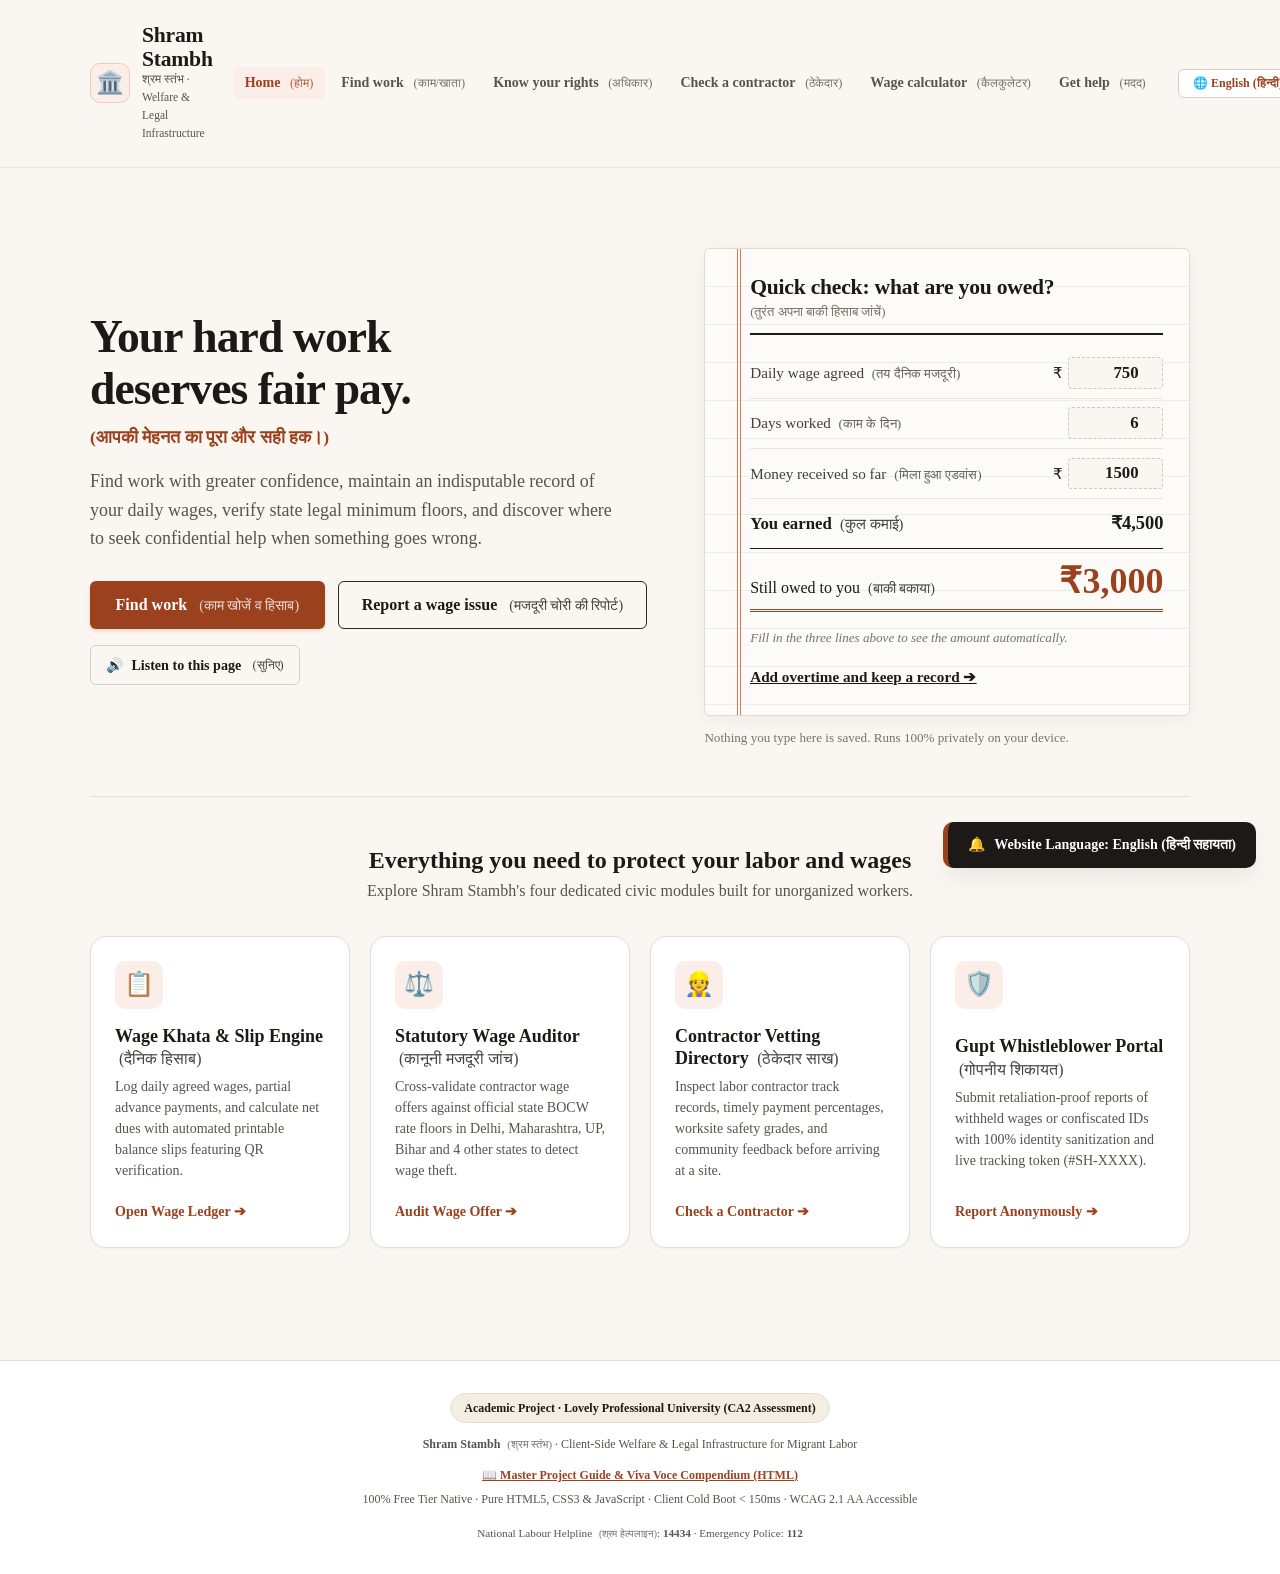
==== commit 72b28444: "revert: restore previous Minimalistic Warm Orange & Editorial Linen palette - Restored warm linen cr" ====
--- a/index.html
+++ b/index.html
@@ -3,7 +3,7 @@
 <head>
   <meta charset="UTF-8">
   <meta name="viewport" content="width=device-width, initial-scale=1.0, maximum-scale=5.0">
-  <meta name="theme-color" content="#C2593A">
+  <meta name="theme-color" content="#c25424">
   <meta name="description" content="Shram Stambh (श्रम स्तंभ) - Client-side welfare and legal infrastructure for migrant laborers in India. Digital wage ledger, statutory wage auditor, contractor vetting, and anonymous whistleblower portal.">
   <title>Shram Stambh (श्रम स्तंभ) | Migrant Labor Welfare & Legal Infrastructure</title>
   
@@ -267,7 +267,7 @@
         </div>
         <div class="stat-card days">
           <span class="stat-label">Days Recorded <span class="hi-bracket">(कार्य दिवस)</span></span>
-          <span id="kpiTotalDays" class="stat-value" style="color: var(--color-trust);">0</span>
+          <span id="kpiTotalDays" class="stat-value" style="color: #0284c7;">0</span>
           <span class="stat-subtext">Attendance logs</span>
         </div>
       </div>
@@ -504,13 +504,13 @@
         <div class="shield-content">
           <div class="shield-icon" aria-hidden="true">🔒</div>
           <div>
-            <h3 style="font-size: 1.15rem; color: #F4F1EA;">Zero-Retaliation Guarantee <span class="hi-bracket">(पूर्ण पहचान सुरक्षा)</span></h3>
-            <p style="font-size: 0.85rem; color: #D8D4CA; margin-top: 0.2rem;">
+            <h3 style="font-size: 1.15rem; color: #ffffff;">Zero-Retaliation Guarantee <span class="hi-bracket">(पूर्ण पहचान सुरक्षा)</span></h3>
+            <p style="font-size: 0.85rem; color: #cbd5e1; margin-top: 0.2rem;">
               Worker identity keys are stripped before storage. Unique tracking tokens protect against blacklisting or employer harassment.
             </p>
           </div>
         </div>
-        <button id="btnToggleAdmin" class="btn btn-secondary btn-small" style="background: #E8E5DC; color: #2C2B29; border: 2px solid #F4F1EA; box-shadow: 2px 2px 0px #000;">
+        <button id="btnToggleAdmin" class="btn btn-secondary btn-small" style="background: rgba(255,255,255,0.15); color: #fff; border-color: rgba(255,255,255,0.3);">
           👔 Labour Officer Dashboard <span class="hi-bracket">(श्रम अधिकारी दृश्य)</span>
         </button>
       </div>
--- a/style.css
+++ b/style.css
@@ -1,75 +1,53 @@
 /* ==========================================================================
    SHRAM STAMBH (श्रम स्तंभ) - Design System & Stylesheet
-   Palette: The "Shramik (Laborer) Ledger" Design System
-   Aesthetic: Analog Physical Ledger, Brutalist Tactile Forms, Washed Bone Paper,
-              Cured Cement Surfaces, Printed Asphalt Ink, Terracotta Safety Red-Orange,
-              and Faded Uniform Civic Blue.
-   Accessibility: WCAG AAA Contrast, Tactile Touch States, Multi-Tier Font Scaling,
-                  and Sunlight-Optimized High-Contrast Mode for Field Use.
+   Aesthetic: Minimalistic Warm Orange & Editorial Linen Palette
+   Human-Centric, Accessible & Responsive across Mobile, Tablet, Desktop
    ========================================================================== */
 
 :root {
-  /* ========================================================================
-     THE "SHRAMIK (LABORER) LEDGER" PALETTE
-     ======================================================================== */
-
-  /* Background (The Ledger Paper): Mimics recycled paper or a physical wage register (खाता) */
-  --color-bg-page: #F4F1EA;          /* Washed Bone / Off-White */
-  --color-bg-paper: #F4F1EA;
-
-  /* Surface / Cards (The Concrete): UI cards create depth without blurred drop shadows */
-  --color-bg-surface: #E8E5DC;       /* Cured Cement */
-  --color-bg-card: #E8E5DC;
-  --color-bg-subtle: #DDD8CD;        /* Soft sand / recessed ledger tone */
-  --color-bg-input: #F4F1EA;         /* Lined writable register paper */
-
-  /* Primary Text (The Ink): Warm soft charcoal printed on recycled paper */
-  --color-text-main: #2C2B29;        /* Faded Asphalt */
-  --color-text-muted: #57544E;       /* Muted printed text / register guide text */
-  --color-text-light: #7A766F;       /* Footnotes & date markings */
-  --color-text-inverse: #F4F1EA;     /* High-contrast paper white on dark stamps */
-
-  /* Harsh, Physical Borders: Crisp printed form lines */
-  --color-border: #2C2B29;           /* Harsh 2px physical border */
-  --color-border-subtle: #C4BDAF;    /* Thin ledger ruling divider */
-  --color-border-focus: #C2593A;     /* Focus outline */
-
-  /* Primary Action (The Brick / Safety): Muted terracotta construction & safety color */
-  --color-primary: #C2593A;          /* Terracotta Brick */
-  --color-primary-hover: #A8492C;    /* Deeper baked brick */
-  --color-primary-light: #F0E3DC;    /* Light terracotta wash */
-  --color-primary-border: #2C2B29;
-  --color-primary-dark: #8C341B;
-
-  /* Trust / Success Accent (The Civic Blue): Muted utilitarian official authority */
-  --color-trust: #3A5A6E;            /* Faded Uniform Blue */
-  --color-trust-hover: #2E4757;
-  --color-trust-light: #DCE5EB;      /* Civic blue paper wash */
-  --color-success: #3A5A6E;          /* Utilitarian Civic Blue instead of neon green */
-  --color-success-bg: #DFE8ED;
-  --color-success-border: #2C2B29;
-
-  /* Danger / Wage Theft / Statutory Violations: Construction warning */
-  --color-danger: #A83620;           /* Warning Crimson */
-  --color-danger-bg: #F8E7E4;
-  --color-danger-border: #2C2B29;
-
-  /* Brutalist Physical Shadows: Harsh, tactile paper-on-desk shadows */
-  --shadow-physical-sm: 2px 2px 0px #2C2B29;
-  --shadow-physical: 3px 3px 0px #2C2B29;
-  --shadow-physical-lg: 5px 5px 0px #2C2B29;
-  --shadow-none: none;
-
-  /* Legacy shadow tokens mapped to physical shadows */
-  --shadow-sm: 2px 2px 0px #2C2B29;
-  --shadow-md: 3px 3px 0px #2C2B29;
-  --shadow-lg: 5px 5px 0px #2C2B29;
-  --shadow-notepad: 4px 4px 0px #2C2B29;
-
-  /* Typography Stack - Universal Editorial Times New Roman */
+  /* Warm Minimalistic Orange & Stone Palette */
+  --color-primary: #9c411e;           /* Warm Terracotta / Burnt Sienna */
+  --color-primary-hover: #7f3214;
+  --color-primary-light: #fbeee9;     /* Warm linen peach */
+  --color-primary-border: #f0cbbd;
+  --color-primary-dark: #6e2509;
+
+  --color-accent-amber: #b45309;
+  --color-accent-gold: #d97706;
+
+  --color-success: #15803d;
+  --color-success-bg: #f2fbf4;
+  --color-success-border: #bbf7d0;
+
+  --color-danger: #b91c1c;
+  --color-danger-bg: #fef2f2;
+  --color-danger-border: #fecaca;
+
+  /* Surfaces & Backgrounds */
+  --color-bg-page: #faf7f2;          /* Warm organic linen / cream */
+  --color-bg-surface: #ffffff;
+  --color-bg-subtle: #f3ede2;        /* Soft sand */
+  --color-bg-card: #ffffff;
+
+  /* Typography Colors */
+  --color-text-main: #1c1917;        /* Warm charcoal / deep stone */
+  --color-text-muted: #57534e;       /* Medium warm stone */
+  --color-text-light: #78716c;
+  --color-text-inverse: #ffffff;
+  --color-border: #e6dfd5;           /* Soft organic divider */
+  --color-border-hover: #d6d3d1;
+  --color-border-focus: #c25424;
+
+  /* Elevation & Shadows */
+  --shadow-sm: 0 1px 3px rgba(28, 25, 23, 0.04);
+  --shadow-md: 0 4px 12px rgba(28, 25, 23, 0.06);
+  --shadow-lg: 0 12px 24px -4px rgba(28, 25, 23, 0.08);
+  --shadow-notepad: 2px 3px 15px rgba(194, 84, 36, 0.08), 0 1px 3px rgba(0,0,0,0.05);
+
+  /* Typography Stack - Universal Times New Roman */
   --font-serif: "Times New Roman", Times, "Noto Serif Devanagari", "Noto Sans Devanagari", serif;
   --font-sans: "Times New Roman", Times, "Noto Serif Devanagari", "Noto Sans Devanagari", serif;
-  --font-mono: "Courier New", Courier, monospace;
+  --font-mono: "Times New Roman", Times, "Noto Serif Devanagari", serif;
 
   --fs-xs: 0.75rem;     /* 12px */
   --fs-sm: 0.875rem;    /* 14px */
@@ -81,21 +59,21 @@
   --fs-hero: 2.85rem;   /* 45px */
 
   --touch-target: 48px;
-  --radius-sm: 3px;
-  --radius-md: 4px;
-  --radius-lg: 4px;
-  --radius-full: 4px;   /* Boxy, tactile ledger aesthetic */
+  --radius-sm: 6px;
+  --radius-md: 10px;
+  --radius-lg: 16px;
+  --radius-full: 9999px;
   --container-max: 1140px;
 
-  --transition-fast: 0.1s ease;
-  --transition-normal: 0.15s ease;
+  --transition-fast: 0.15s ease-in-out;
+  --transition-normal: 0.25s ease-in-out;
 }
 
 /* Bracketed Hindi Styling */
 .hi-bracket {
   font-size: 0.88em;
   font-weight: 400;
-  opacity: 0.88;
+  opacity: 0.82;
   margin-left: 0.25rem;
   color: inherit;
   display: inline-block;
@@ -103,36 +81,24 @@
 
 /* High Contrast Mode for Construction Sunlight */
 body.high-contrast {
-  --color-primary: #C2593A;
-  --color-primary-hover: #E06945;
-  --color-primary-light: #3D221A;
-  --color-primary-border: #F4F1EA;
-
-  --color-bg-page: #151412;
-  --color-bg-surface: #262421;
-  --color-bg-card: #262421;
-  --color-bg-subtle: #36332E;
-  --color-bg-input: #1C1B18;
-
-  --color-text-main: #F4F1EA;
-  --color-text-muted: #D8D4CA;
-  --color-text-light: #B8B3A8;
-  --color-text-inverse: #151412;
-  --color-border: #F4F1EA;
-  --color-border-subtle: #68645C;
-
-  --color-trust: #7CA1B8;
-  --color-success: #7CA1B8;
-  --color-success-bg: #1B2932;
-  --color-success-border: #F4F1EA;
-
-  --color-danger: #E86B52;
-  --color-danger-bg: #3E1D16;
-  --color-danger-border: #F4F1EA;
-
-  --shadow-physical-sm: 2px 2px 0px #F4F1EA;
-  --shadow-physical: 3px 3px 0px #F4F1EA;
-  --shadow-physical-lg: 5px 5px 0px #F4F1EA;
+  --color-primary: #9c411e;
+  --color-primary-hover: #7f3214;
+  --color-primary-light: #fbeee9;
+  --color-primary-border: #f0cbbd;
+
+  --color-bg-page: #faf7f2;
+  --color-bg-surface: #121212;
+  --color-bg-subtle: #f3ede2;
+  --color-bg-card: #18181b;
+
+  --color-text-main: #ffffff;
+  --color-text-muted: #d4d4d8;
+  --color-border: #e6dfd5;
+
+  --color-success: #4ade80;
+  --color-success-bg: #052e16;
+  --color-danger: #f87171;
+  --color-danger-bg: #450a0a;
 }
 
 /* Large Font Accessibility Mode */
@@ -162,11 +128,11 @@
 }
 
 body, button, input, select, textarea, optgroup {
-  font-family: var(--font-serif);
+  font-family: "Times New Roman", Times, "Noto Serif Devanagari", "Noto Sans Devanagari", serif;
 }
 
 body {
-  font-family: var(--font-serif);
+  font-family: "Times New Roman", Times, "Noto Serif Devanagari", "Noto Sans Devanagari", serif;
   background-color: var(--color-bg-page);
   color: var(--color-text-main);
   line-height: 1.55;
@@ -197,9 +163,7 @@
 
 a {
   color: var(--color-primary);
-  text-decoration: underline;
-  text-underline-offset: 3px;
-  transition: color var(--transition-fast);
+  text-decoration: none;
 }
 
 a:hover {
@@ -207,166 +171,26 @@
 }
 
 :focus-visible {
-  outline: 3px solid var(--color-primary);
+  outline: 2.5px solid var(--color-border-focus);
   outline-offset: 2px;
 }
 
 /* ==========================================================================
-   Tactile Brutalist Buttons & Physical Press States
-   ========================================================================== */
-
-/* Universal Button Base: Physical Tactile Button */
-button {
-  background-color: var(--color-primary);
-  color: var(--color-text-inverse);
-  border: 2px solid var(--color-border);
-  box-shadow: 3px 3px 0px var(--color-border);
-  border-radius: 4px;
-  font-family: var(--font-serif);
-  font-weight: 700;
-  cursor: pointer;
-  transition: all 0.1s ease;
-  display: inline-flex;
-  align-items: center;
-  justify-content: center;
-  gap: 0.5rem;
-  text-decoration: none;
-}
-
-button:hover {
-  background-color: var(--color-primary-hover);
-}
-
-button:active {
-  box-shadow: 0px 0px 0px var(--color-border) !important;
-  transform: translate(3px, 3px) !important;
-}
-
-/* Explicit class-based buttons */
-.btn {
-  min-height: var(--touch-target);
-  padding: 0.65rem 1.35rem;
-  border-radius: 4px;
-  font-size: var(--fs-base);
-  font-weight: 700;
-  cursor: pointer;
-  display: inline-flex;
-  align-items: center;
-  justify-content: center;
-  gap: 0.5rem;
-  border: 2px solid var(--color-border);
-  box-shadow: 3px 3px 0px var(--color-border);
-  transition: all 0.1s ease;
-  text-decoration: none;
-  text-align: center;
-  background-color: var(--color-primary);
-  color: var(--color-text-inverse);
-}
-
-.btn:hover {
-  background-color: var(--color-primary-hover);
-}
-
-.btn:active {
-  box-shadow: 0px 0px 0px var(--color-border) !important;
-  transform: translate(3px, 3px) !important;
-}
-
-.btn-primary {
-  background-color: var(--color-primary);
-  color: var(--color-text-inverse);
-  border: 2px solid var(--color-border);
-  box-shadow: 3px 3px 0px var(--color-border);
-}
-
-.btn-primary:hover {
-  background-color: var(--color-primary-hover);
-}
-
-.btn-secondary, .btn-outline {
-  background-color: var(--color-bg-surface);
-  color: var(--color-text-main);
-  border: 2px solid var(--color-border);
-  box-shadow: 3px 3px 0px var(--color-border);
-}
-
-.btn-secondary:hover, .btn-outline:hover {
-  background-color: var(--color-bg-subtle);
-  color: var(--color-text-main);
-}
-
-.btn-danger {
-  background-color: var(--color-danger);
-  color: var(--color-text-inverse);
-  border: 2px solid var(--color-border);
-  box-shadow: 3px 3px 0px var(--color-border);
-}
-
-.btn-danger:hover {
-  background-color: #8C2C19;
-}
-
-.btn-success {
-  background-color: var(--color-trust);
-  color: var(--color-text-inverse);
-  border: 2px solid var(--color-border);
-  box-shadow: 3px 3px 0px var(--color-border);
-}
-
-.btn-success:hover {
-  background-color: var(--color-trust-hover);
-}
-
-.btn-block {
-  width: 100%;
-}
-
-.btn-small {
-  min-height: 36px;
-  padding: 0.25rem 0.65rem;
-  font-size: var(--fs-xs);
-  border-radius: 4px;
-  box-shadow: 2px 2px 0px var(--color-border);
-}
-
-.btn-small:active {
-  box-shadow: 0px 0px 0px var(--color-border) !important;
-  transform: translate(2px, 2px) !important;
-}
-
-/* ==========================================================================
-   Cards & Surfaces (The Concrete Ledger Structure)
-   ========================================================================== */
-.card,
-.app-card,
-.gateway-card,
-.stat-card,
-.notepad-card,
-.modal-card,
-.record-card,
-.contractor-card {
-  background-color: var(--color-bg-surface);  /* #E8E5DC Cured Cement */
-  border: 2px solid var(--color-border);      /* Harsh 2px physical border #2C2B29 */
-  border-radius: 4px;                          /* Boxy printed form */
-  box-shadow: 3px 3px 0px var(--color-border);
-}
-
-/* ==========================================================================
-   Header & Navigation (The Masthead)
+   Header & Navigation
    ========================================================================== */
 .site-header {
   position: sticky;
   top: 0;
   z-index: 100;
-  background-color: var(--color-bg-page);
-  border-bottom: 2px solid var(--color-border);
+  background: #faf7f2;
+  border-bottom: 1px solid #ece6dc;
   padding: 0.65rem 0;
 }
 
 .header-inner {
   max-width: var(--container-max);
   margin: 0 auto;
-  padding: 0.5rem 1.25rem;
+  padding: 0.85rem 1.25rem;
   display: flex;
   align-items: center;
   justify-content: space-between;
@@ -382,12 +206,11 @@
 }
 
 .brand-pillar-icon {
-  width: 42px;
-  height: 42px;
-  background: var(--color-bg-surface);
-  border: 2px solid var(--color-border);
-  border-radius: 4px;
-  box-shadow: 2px 2px 0px var(--color-border);
+  width: 40px;
+  height: 40px;
+  background: var(--color-primary-light);
+  border: 1.5px solid var(--color-primary-border);
+  border-radius: var(--radius-md);
   display: flex;
   align-items: center;
   justify-content: center;
@@ -398,37 +221,36 @@
 
 .brand-text h1 {
   font-family: var(--font-serif);
-  font-size: 1.4rem;
-  font-weight: 800;
+  font-size: 1.35rem;
+  font-weight: 700;
   color: var(--color-text-main);
   line-height: 1.1;
   letter-spacing: -0.01em;
 }
 
 .brand-text .brand-tagline {
-  font-size: 0.74rem;
+  font-size: 0.72rem;
   color: var(--color-text-muted);
-  font-weight: 600;
+  font-weight: 500;
 }
 
 /* Navigation Menu */
 .nav-links-wrap {
   display: flex;
   align-items: center;
-  gap: 0.35rem;
+  gap: 0.25rem;
 }
 
 .nav-link-btn {
-  background: transparent;
-  border: 2px solid transparent;
-  box-shadow: none;
-  padding: 0.45rem 0.75rem;
+  background: none;
+  border: none;
+  padding: 0.5rem 0.75rem;
   font-size: var(--fs-sm);
-  font-weight: 700;
-  color: var(--color-text-main);
+  font-weight: 600;
+  color: var(--color-text-muted);
   cursor: pointer;
-  border-radius: 4px;
-  transition: all 0.1s ease;
+  border-radius: var(--radius-sm);
+  transition: all var(--transition-fast);
   display: inline-flex;
   align-items: center;
   gap: 0.35rem;
@@ -436,23 +258,14 @@
 }
 
 .nav-link-btn:hover {
-  background-color: var(--color-bg-surface);
-  border-color: var(--color-border);
   color: var(--color-primary);
-  box-shadow: 2px 2px 0px var(--color-border);
+  background: var(--color-primary-light);
 }
 
 .nav-link-btn.active {
-  background-color: var(--color-primary);
-  color: var(--color-text-inverse);
-  border: 2px solid var(--color-border);
-  box-shadow: 2px 2px 0px var(--color-border);
-  font-weight: 700;
-}
-
-.nav-link-btn:active {
-  box-shadow: 0px 0px 0px var(--color-border) !important;
-  transform: translate(2px, 2px) !important;
+  color: var(--color-primary);
+  background: var(--color-primary-light);
+  font-weight: 700;
 }
 
 .header-controls {
@@ -465,71 +278,59 @@
   display: inline-flex;
   align-items: center;
   gap: 0.4rem;
-  background-color: var(--color-primary);
-  border: 2px solid var(--color-border);
-  box-shadow: 2px 2px 0px var(--color-border);
-  color: var(--color-text-inverse);
+  background: var(--color-primary-light);
+  border: 1.5px solid var(--color-primary-border);
+  color: var(--color-primary);
   padding: 0.35rem 0.75rem;
-  border-radius: 4px;
+  border-radius: var(--radius-full);
   font-size: var(--fs-xs);
   font-weight: 700;
   text-decoration: none;
-  transition: all 0.1s ease;
+  transition: all var(--transition-fast);
 }
 
 .emergency-pill:hover {
-  background-color: var(--color-primary-hover);
-  color: var(--color-text-inverse);
-}
-
-.emergency-pill:active {
-  box-shadow: 0px 0px 0px var(--color-border) !important;
-  transform: translate(2px, 2px) !important;
+  background: var(--color-primary);
+  color: #ffffff;
 }
 
 .ctrl-btn {
-  min-height: 36px;
+  min-height: 38px;
   padding: 0.35rem 0.65rem;
-  border: 2px solid var(--color-border);
-  background-color: var(--color-bg-surface);
+  border: 1px solid var(--color-border);
+  background: var(--color-bg-surface);
   color: var(--color-text-main);
-  box-shadow: 2px 2px 0px var(--color-border);
-  border-radius: 4px;
+  border-radius: var(--radius-sm);
   font-size: var(--fs-xs);
-  font-weight: 700;
+  font-weight: 600;
   cursor: pointer;
   display: inline-flex;
   align-items: center;
   gap: 0.3rem;
-  transition: all 0.1s ease;
+  transition: all var(--transition-fast);
 }
 
 .ctrl-btn:hover {
-  background-color: var(--color-bg-subtle);
-  border-color: var(--color-border);
+  background: var(--color-bg-subtle);
+  border-color: var(--color-text-muted);
 }
 
 .ctrl-btn.active {
-  background-color: var(--color-primary);
-  color: var(--color-text-inverse);
-  border-color: var(--color-border);
-}
-
-.ctrl-btn:active {
-  box-shadow: 0px 0px 0px var(--color-border) !important;
-  transform: translate(2px, 2px) !important;
+  background: var(--color-primary);
+  color: #ffffff;
+  border-color: var(--color-primary);
 }
 
 /* Speech Audio Ticker Bar */
 .speech-bar {
-  background-color: var(--color-text-main);
-  color: var(--color-bg-page);
-  padding: 0.45rem 1.25rem;
+  background: #1c1917;
+  color: #f5f2eb;
+  padding: 0.4rem 1.25rem;
   font-size: var(--fs-xs);
   display: none;
   align-items: center;
   justify-content: space-between;
-  border-bottom: 2px solid var(--color-border);
+  border-bottom: 1px solid #292524;
 }
 
 .speech-bar.active {
@@ -551,8 +352,8 @@
 
 .speech-waves span {
   width: 3px;
-  background: var(--color-primary);
-  border-radius: 1px;
+  background: #f97316;
+  border-radius: 2px;
   animation: wave 1s infinite ease-in-out;
 }
 
@@ -565,28 +366,22 @@
 }
 
 .btn-stop-speech {
-  background-color: var(--color-danger);
-  color: var(--color-text-inverse);
-  border: 1.5px solid var(--color-text-inverse);
-  box-shadow: 2px 2px 0px #000000;
-  border-radius: 4px;
+  background: #b91c1c;
+  color: #ffffff;
+  border: none;
+  border-radius: var(--radius-sm);
   padding: 0.2rem 0.55rem;
   font-size: var(--fs-xs);
   font-weight: 700;
   cursor: pointer;
-}
-
-.btn-stop-speech:active {
-  box-shadow: 0px 0px 0px #000000 !important;
-  transform: translate(2px, 2px) !important;
 }
 
 /* ==========================================================================
    Hero Section & Interactive Quick-Check Notepad
    ========================================================================== */
 .hero-section {
-  padding: 3rem 0 2.5rem 0;
-  border-bottom: 2px solid var(--color-border);
+  padding: 3.5rem 0 3rem 0;
+  border-bottom: 1px solid var(--color-border);
 }
 
 .hero-grid {
@@ -607,32 +402,24 @@
   display: inline-flex;
   align-items: center;
   gap: 0.4rem;
-  background-color: var(--color-bg-surface);
-  border: 2px solid var(--color-border);
-  box-shadow: 2px 2px 0px var(--color-border);
-  color: var(--color-text-main);
+  background: var(--color-primary-light);
+  border: 1px solid var(--color-primary-border);
+  color: var(--color-primary);
   font-size: var(--fs-xs);
   font-weight: 700;
   padding: 0.35rem 0.85rem;
-  border-radius: 4px;
+  border-radius: var(--radius-full);
   margin-bottom: 1.25rem;
 }
 
 .hero-title {
   font-family: var(--font-serif);
   font-size: var(--fs-hero);
-  font-weight: 800;
+  font-weight: 700;
   line-height: 1.15;
   color: var(--color-text-main);
   letter-spacing: -0.02em;
-  margin-bottom: 0.85rem;
-}
-
-.hero-hindi-sub {
-  font-size: 1.15rem;
-  font-weight: 700;
-  color: var(--color-primary);
-  margin-bottom: 1.25rem;
+  margin-bottom: 1.1rem;
 }
 
 .hero-subtitle {
@@ -648,95 +435,82 @@
   align-items: center;
   gap: 0.85rem;
   flex-wrap: wrap;
-  margin-bottom: 1.25rem;
-}
-
-.btn-hero-solid {
-  background-color: var(--color-primary) !important;
-  color: var(--color-text-inverse) !important;
-  padding: 0.75rem 1.6rem !important;
-  border-radius: 4px !important;
-  font-size: 1rem !important;
-  font-weight: 700 !important;
-  border: 2px solid var(--color-border) !important;
-  box-shadow: 3px 3px 0px var(--color-border) !important;
+  margin-bottom: 1.5rem;
+}
+
+/* Buttons */
+.btn {
+  min-height: var(--touch-target);
+  padding: 0.65rem 1.35rem;
+  border-radius: var(--radius-md);
+  font-size: var(--fs-base);
+  font-weight: 600;
   cursor: pointer;
-  transition: all 0.1s ease;
-}
-
-.btn-hero-solid:hover {
-  background-color: var(--color-primary-hover) !important;
-}
-
-.btn-hero-solid:active {
-  box-shadow: 0px 0px 0px var(--color-border) !important;
-  transform: translate(3px, 3px) !important;
-}
-
-.btn-hero-outline {
-  background-color: var(--color-bg-surface) !important;
-  color: var(--color-text-main) !important;
-  padding: 0.75rem 1.4rem !important;
-  border-radius: 4px !important;
-  font-size: 1rem !important;
-  font-weight: 700 !important;
-  border: 2px solid var(--color-border) !important;
-  box-shadow: 3px 3px 0px var(--color-border) !important;
-  cursor: pointer;
-  transition: all 0.1s ease;
-}
-
-.btn-hero-outline:hover {
-  background-color: var(--color-bg-subtle) !important;
-}
-
-.btn-hero-outline:active {
-  box-shadow: 0px 0px 0px var(--color-border) !important;
-  transform: translate(3px, 3px) !important;
-}
-
-.hero-listen-wrap {
-  margin-top: 0.5rem;
-}
-
-.btn-hero-listen, .btn-narrate-pill {
-  min-height: 38px;
+  display: inline-flex;
+  align-items: center;
+  justify-content: center;
+  gap: 0.5rem;
+  border: none;
+  transition: all var(--transition-fast);
+  text-decoration: none;
+  text-align: center;
+}
+
+.btn-primary {
+  background: var(--color-primary);
+  color: #ffffff;
+  box-shadow: 0 2px 6px rgba(194, 84, 36, 0.25);
+}
+
+.btn-primary:hover {
+  background: var(--color-primary-hover);
+  transform: translateY(-1px);
+}
+
+.btn-outline {
+  background: var(--color-bg-surface);
+  color: var(--color-text-main);
+  border: 1.5px solid var(--color-border);
+}
+
+.btn-outline:hover {
+  border-color: var(--color-text-main);
+  background: var(--color-bg-subtle);
+}
+
+.btn-narrate-pill {
+  min-height: 40px;
   padding: 0.4rem 0.95rem;
-  background-color: var(--color-bg-surface);
-  border: 2px solid var(--color-border);
-  box-shadow: 2px 2px 0px var(--color-border);
-  border-radius: 4px;
+  background: var(--color-bg-surface);
+  border: 1px solid var(--color-border);
+  border-radius: var(--radius-full);
   color: var(--color-text-main);
   font-size: var(--fs-sm);
-  font-weight: 700;
+  font-weight: 600;
   display: inline-flex;
   align-items: center;
   gap: 0.4rem;
   cursor: pointer;
-  transition: all 0.1s ease;
-}
-
-.btn-hero-listen:hover, .btn-narrate-pill:hover {
-  background-color: var(--color-bg-subtle);
+  transition: all var(--transition-fast);
+}
+
+.btn-narrate-pill:hover {
+  border-color: var(--color-primary);
   color: var(--color-primary);
-}
-
-.btn-hero-listen:active, .btn-narrate-pill:active {
-  box-shadow: 0px 0px 0px var(--color-border) !important;
-  transform: translate(2px, 2px) !important;
+  background: var(--color-primary-light);
 }
 
 .btn-narrate-pill.speaking {
-  background-color: var(--color-primary-light);
-  border-color: var(--color-border);
-  color: var(--color-primary);
+  background: #ffedd5;
+  border-color: #f97316;
+  color: #c2410c;
   animation: speak-pulse 1.2s infinite;
 }
 
 @keyframes speak-pulse {
-  0% { box-shadow: 2px 2px 0px var(--color-border); }
-  50% { box-shadow: 4px 4px 0px var(--color-primary); }
-  100% { box-shadow: 2px 2px 0px var(--color-border); }
+  0% { box-shadow: 0 0 0 0 rgba(194, 84, 36, 0.4); }
+  70% { box-shadow: 0 0 0 8px rgba(194, 84, 36, 0); }
+  100% { box-shadow: 0 0 0 0 rgba(194, 84, 36, 0); }
 }
 
 .trust-badges {
@@ -744,38 +518,38 @@
   gap: 1.25rem;
   flex-wrap: wrap;
   font-size: var(--fs-xs);
-  color: var(--color-text-muted);
-  font-weight: 600;
+  color: var(--color-text-light);
+  font-weight: 500;
 }
 
 /* ==========================================================================
-   Notepad / Lined Paper Quick Check Widget (Physical Register Spec)
+   Notepad / Lined Paper Quick Check Widget (Faithful to Image Spec)
    ========================================================================== */
 .notepad-card {
-  background-color: var(--color-bg-page);
-  border: 2px solid var(--color-border);
-  border-radius: 4px;
-  box-shadow: 5px 5px 0px var(--color-border);
+  background: #fdfbf7;
+  border: 1px solid #e2dbcf;
+  border-radius: 6px;
+  box-shadow: 0 4px 18px rgba(0, 0, 0, 0.05);
   position: relative;
   overflow: hidden;
   padding: 1.6rem 1.6rem 1.4rem 2.8rem;
-  background-image: repeating-linear-gradient(to bottom, transparent, transparent 37px, #D5CFBF 37px, #D5CFBF 38px);
-}
-
-/* Authentic physical red margin line */
+  background-image: repeating-linear-gradient(to bottom, transparent, transparent 37px, #e7edf3 37px, #e7edf3 38px);
+}
+
+/* Authentic red double margin line */
 .notepad-card::before {
   content: '';
   position: absolute;
   top: 0;
   bottom: 0;
   left: 32px;
-  width: 1.5px;
-  background: var(--color-primary);
-  box-shadow: 3px 0 0 var(--color-primary);
+  width: 1px;
+  background: #d97757;
+  box-shadow: 3px 0 0 #d97757;
 }
 
 .notepad-header {
-  border-bottom: 2px solid var(--color-border);
+  border-bottom: 2px solid #1c1917;
   padding-bottom: 0.6rem;
   margin-bottom: 0.85rem;
 }
@@ -783,17 +557,9 @@
 .notepad-header h3 {
   font-family: var(--font-serif);
   font-size: 1.35rem;
-  font-weight: 800;
-  color: var(--color-text-main);
+  font-weight: 700;
+  color: #1c1917;
   letter-spacing: -0.01em;
-}
-
-.notepad-header-hi {
-  font-size: 0.82rem;
-  color: var(--color-text-muted);
-  display: block;
-  margin-top: 2px;
-  font-weight: 600;
 }
 
 .notepad-row {
@@ -801,13 +567,13 @@
   align-items: center;
   justify-content: space-between;
   padding: 0.55rem 0;
-  border-bottom: 1px solid var(--color-border-subtle);
+  border-bottom: 1px solid #ebe5db;
   font-size: 0.95rem;
 }
 
 .notepad-label {
-  color: var(--color-text-main);
-  font-weight: 600;
+  color: #44403c;
+  font-weight: 500;
 }
 
 .notepad-input-wrap {
@@ -820,20 +586,20 @@
 .notepad-input {
   width: 95px;
   padding: 0.3rem 0.55rem;
-  border: 2px dashed var(--color-border);
-  border-radius: 3px;
-  background-color: var(--color-bg-surface);
+  border: 1px dashed #d1c8bb;
+  border-radius: 4px;
+  background: #faf7f2;
   text-align: right;
   font-family: var(--font-mono);
   font-size: 1.05rem;
   font-weight: 700;
-  color: var(--color-text-main);
+  color: #1c1917;
 }
 
 .notepad-input:focus {
-  border: 2px solid var(--color-primary);
-  background-color: #FFFFFF;
-  box-shadow: 2px 2px 0px var(--color-border);
+  border-style: solid;
+  border-color: #9c411e;
+  background: #ffffff;
   outline: none;
 }
 
@@ -842,7 +608,7 @@
   justify-content: space-between;
   align-items: center;
   padding: 0.65rem 0;
-  border-bottom: 2px solid var(--color-border);
+  border-bottom: 1px solid #1c1917;
   font-size: 1.05rem;
 }
 
@@ -851,29 +617,21 @@
   justify-content: space-between;
   align-items: baseline;
   padding: 0.85rem 0 0.5rem 0;
-  border-bottom: 3px double var(--color-primary);
+  border-bottom: 3px double #9c411e;
 }
 
 .owed-amount {
   font-family: var(--font-serif);
   font-size: 2.25rem;
-  color: var(--color-primary);
-  font-weight: 900;
+  color: #9c411e;
+  font-weight: 800;
   line-height: 1;
-}
-
-.notepad-under-note {
-  font-size: 0.82rem;
-  color: var(--color-text-muted);
-  margin-top: 0.75rem;
-  text-align: left;
-  font-weight: 600;
 }
 
 .notepad-footer-hint {
   font-size: 0.82rem;
-  color: var(--color-text-muted);
-  margin-top: 0.85rem;
+  color: #78716c;
+  margin-top: 1rem;
   font-style: italic;
   text-align: left;
 }
@@ -881,11 +639,10 @@
 .btn-notepad-action {
   background: none;
   border: none;
-  box-shadow: none;
   padding: 0.4rem 0;
   font-size: 0.95rem;
   font-weight: 700;
-  color: var(--color-primary);
+  color: #1c1917;
   text-decoration: underline;
   cursor: pointer;
   text-align: left;
@@ -893,12 +650,7 @@
 }
 
 .btn-notepad-action:hover {
-  color: var(--color-primary-hover);
-}
-
-.btn-notepad-action:active {
-  box-shadow: none !important;
-  transform: none !important;
+  color: #9c411e;
 }
 
 /* ==========================================================================
@@ -916,7 +668,7 @@
 .gateway-section-title h2 {
   font-family: var(--font-serif);
   font-size: var(--fs-2xl);
-  font-weight: 800;
+  font-weight: 700;
   color: var(--color-text-main);
 }
 
@@ -929,42 +681,35 @@
 .gateway-grid {
   display: grid;
   grid-template-columns: repeat(auto-fit, minmax(260px, 1fr));
-  gap: 1.35rem;
+  gap: 1.25rem;
 }
 
 .gateway-card {
-  background-color: var(--color-bg-surface);
-  border: 2px solid var(--color-border);
-  border-radius: 4px;
+  background: var(--color-bg-surface);
+  border: 1px solid var(--color-border);
+  border-radius: var(--radius-lg);
   padding: 1.5rem;
   display: flex;
   flex-direction: column;
   justify-content: space-between;
-  box-shadow: 3px 3px 0px var(--color-border);
+  box-shadow: var(--shadow-sm);
   cursor: pointer;
-  transition: all 0.15s ease;
+  transition: all var(--transition-normal);
   text-decoration: none;
 }
 
 .gateway-card:hover {
-  transform: translate(-2px, -2px);
-  box-shadow: 5px 5px 0px var(--color-border);
-  border-color: var(--color-border);
-}
-
-.gateway-card:active {
-  transform: translate(2px, 2px);
-  box-shadow: 1px 1px 0px var(--color-border);
+  transform: translateY(-3px);
+  box-shadow: var(--shadow-md);
+  border-color: var(--color-primary-border);
 }
 
 .gateway-icon {
   width: 48px;
   height: 48px;
-  background-color: var(--color-bg-page);
+  background: var(--color-primary-light);
   color: var(--color-primary);
-  border: 2px solid var(--color-border);
-  border-radius: 4px;
-  box-shadow: 2px 2px 0px var(--color-border);
+  border-radius: var(--radius-md);
   display: flex;
   align-items: center;
   justify-content: center;
@@ -974,7 +719,7 @@
 
 .gateway-card h3 {
   font-size: var(--fs-lg);
-  font-weight: 800;
+  font-weight: 700;
   margin-bottom: 0.4rem;
   color: var(--color-text-main);
 }
@@ -988,12 +733,11 @@
 
 .gateway-cta-link {
   font-size: var(--fs-sm);
-  font-weight: 800;
+  font-weight: 700;
   color: var(--color-primary);
   display: inline-flex;
   align-items: center;
   gap: 0.3rem;
-  text-decoration: underline;
 }
 
 /* ==========================================================================
@@ -1009,7 +753,7 @@
 
 .view-panel {
   display: none;
-  animation: fadeIn 0.2s ease-in-out;
+  animation: fadeIn 0.25s ease-in-out;
 }
 
 .view-panel.active {
@@ -1017,7 +761,7 @@
 }
 
 @keyframes fadeIn {
-  from { opacity: 0; transform: translateY(4px); }
+  from { opacity: 0; transform: translateY(6px); }
   to { opacity: 1; transform: translateY(0); }
 }
 
@@ -1029,13 +773,13 @@
   gap: 1rem;
   flex-wrap: wrap;
   padding-bottom: 0.85rem;
-  border-bottom: 2px solid var(--color-border);
+  border-bottom: 1.5px solid var(--color-border);
 }
 
 .section-title-wrap h2 {
   font-family: var(--font-serif);
   font-size: var(--fs-2xl);
-  font-weight: 800;
+  font-weight: 700;
   display: flex;
   align-items: center;
   gap: 0.5rem;
@@ -1054,19 +798,19 @@
 .stats-grid {
   display: grid;
   grid-template-columns: repeat(auto-fit, minmax(220px, 1fr));
-  gap: 1.25rem;
+  gap: 1rem;
   margin-bottom: 1.5rem;
 }
 
 .stat-card {
-  background-color: var(--color-bg-surface);
-  border: 2px solid var(--color-border);
-  border-radius: 4px;
+  background: var(--color-bg-surface);
+  border: 1px solid var(--color-border);
+  border-radius: var(--radius-md);
   padding: 1rem 1.25rem;
   display: flex;
   flex-direction: column;
   justify-content: space-between;
-  box-shadow: 3px 3px 0px var(--color-border);
+  box-shadow: var(--shadow-sm);
   position: relative;
   overflow: hidden;
 }
@@ -1076,18 +820,18 @@
   position: absolute;
   top: 0;
   left: 0;
-  width: 6px;
+  width: 4px;
   height: 100%;
-  background: var(--color-border);
-}
-
-.stat-card.due::before { background: var(--color-primary); }
-.stat-card.paid::before { background: var(--color-trust); }
-.stat-card.days::before { background: var(--color-trust); }
+  background: var(--color-primary);
+}
+
+.stat-card.due::before { background: var(--color-danger); }
+.stat-card.paid::before { background: var(--color-success); }
+.stat-card.days::before { background: #0284c7; }
 
 .stat-label {
   font-size: var(--fs-xs);
-  font-weight: 700;
+  font-weight: 600;
   text-transform: uppercase;
   color: var(--color-text-muted);
   letter-spacing: 0.04em;
@@ -1101,8 +845,8 @@
   font-family: var(--font-mono);
 }
 
-.stat-value.due-text { color: var(--color-primary); }
-.stat-value.paid-text { color: var(--color-trust); }
+.stat-value.due-text { color: var(--color-danger); }
+.stat-value.paid-text { color: var(--color-success); }
 
 .stat-subtext {
   font-size: var(--fs-xs);
@@ -1124,11 +868,11 @@
 }
 
 .app-card {
-  background-color: var(--color-bg-surface);
-  border: 2px solid var(--color-border);
-  border-radius: 4px;
+  background: var(--color-bg-surface);
+  border: 1px solid var(--color-border);
+  border-radius: var(--radius-lg);
   padding: 1.35rem;
-  box-shadow: 3px 3px 0px var(--color-border);
+  box-shadow: var(--shadow-sm);
   margin-bottom: 1.5rem;
 }
 
@@ -1138,12 +882,12 @@
   justify-content: space-between;
   margin-bottom: 1rem;
   padding-bottom: 0.5rem;
-  border-bottom: 2px solid var(--color-border);
+  border-bottom: 1px solid var(--color-border);
 }
 
 .card-title-bar h3 {
   font-size: var(--fs-lg);
-  font-weight: 800;
+  font-weight: 700;
   display: flex;
   align-items: center;
   gap: 0.5rem;
@@ -1173,7 +917,7 @@
 
 .form-label {
   font-size: var(--fs-sm);
-  font-weight: 700;
+  font-weight: 600;
   color: var(--color-text-main);
   display: flex;
   align-items: center;
@@ -1189,21 +933,18 @@
 .form-input, .form-select, .form-textarea {
   min-height: var(--touch-target);
   padding: 0.65rem 0.85rem;
-  border: 2px solid var(--color-border);
-  border-radius: 4px;
-  background-color: var(--color-bg-input);
+  border: 1px solid var(--color-border);
+  border-radius: var(--radius-md);
+  background: var(--color-bg-surface);
   color: var(--color-text-main);
   font-family: inherit;
   font-size: var(--fs-base);
   width: 100%;
-  transition: border-color var(--transition-fast), box-shadow var(--transition-fast);
+  transition: border-color var(--transition-fast);
 }
 
 .form-input:focus, .form-select:focus, .form-textarea:focus {
   border-color: var(--color-primary);
-  background-color: #FFFFFF;
-  box-shadow: 2px 2px 0px var(--color-border);
-  outline: none;
 }
 
 .form-textarea {
@@ -1221,14 +962,14 @@
   position: absolute;
   left: 0.85rem;
   font-weight: 700;
-  color: var(--color-text-main);
+  color: var(--color-text-muted);
   pointer-events: none;
 }
 
 .input-currency-wrapper .form-input {
   padding-left: 2rem;
   font-family: var(--font-mono);
-  font-weight: 700;
+  font-weight: 600;
 }
 
 .checkbox-group {
@@ -1236,9 +977,9 @@
   align-items: flex-start;
   gap: 0.75rem;
   padding: 0.75rem;
-  background-color: var(--color-bg-subtle);
-  border-radius: 4px;
-  border: 2px solid var(--color-border);
+  background: var(--color-bg-subtle);
+  border-radius: var(--radius-md);
+  border: 1px solid var(--color-border);
   cursor: pointer;
 }
 
@@ -1261,6 +1002,45 @@
   color: var(--color-text-muted);
 }
 
+.btn-secondary {
+  background: var(--color-bg-subtle);
+  color: var(--color-text-main);
+  border: 1px solid var(--color-border);
+}
+
+.btn-secondary:hover {
+  background: #ede8df;
+}
+
+.btn-danger {
+  background: var(--color-danger);
+  color: #ffffff;
+}
+
+.btn-danger:hover {
+  background: #991b1b;
+}
+
+.btn-success {
+  background: var(--color-success);
+  color: #ffffff;
+}
+
+.btn-success:hover {
+  background: #166534;
+}
+
+.btn-block {
+  width: 100%;
+}
+
+.btn-small {
+  min-height: 36px;
+  padding: 0.25rem 0.65rem;
+  font-size: var(--fs-xs);
+  border-radius: var(--radius-sm);
+}
+
 /* ==========================================================================
    Ledger Cards & Vouchers
    ========================================================================== */
@@ -1286,28 +1066,26 @@
 }
 
 .record-card {
-  background-color: var(--color-bg-surface);
-  border: 2px solid var(--color-border);
-  border-radius: 4px;
+  background: var(--color-bg-surface);
+  border: 1px solid var(--color-border);
+  border-radius: var(--radius-md);
   padding: 0.85rem 1rem;
   display: flex;
   flex-direction: column;
   gap: 0.6rem;
-  box-shadow: 3px 3px 0px var(--color-border);
-  transition: transform var(--transition-fast), box-shadow var(--transition-fast);
+  transition: transform var(--transition-fast), border-color var(--transition-fast);
 }
 
 .record-card:hover {
-  transform: translate(-1px, -1px);
-  box-shadow: 4px 4px 0px var(--color-border);
+  border-color: var(--color-text-muted);
 }
 
 .record-card.status-due {
-  border-left: 7px solid var(--color-primary);
+  border-left: 5px solid var(--color-danger);
 }
 
 .record-card.status-paid {
-  border-left: 7px solid var(--color-trust);
+  border-left: 5px solid var(--color-success);
 }
 
 .record-header {
@@ -1325,7 +1103,7 @@
 
 .record-thekedar {
   font-size: var(--fs-base);
-  font-weight: 800;
+  font-weight: 700;
   color: var(--color-text-main);
 }
 
@@ -1336,37 +1114,35 @@
 
 .badge {
   display: inline-block;
-  padding: 0.25rem 0.65rem;
-  border-radius: 4px;
+  padding: 0.2rem 0.6rem;
+  border-radius: var(--radius-full);
   font-size: var(--fs-xs);
-  font-weight: 800;
+  font-weight: 700;
   text-transform: uppercase;
-  border: 1.5px solid var(--color-border);
 }
 
 .badge-due {
-  background-color: var(--color-danger-bg);
+  background: var(--color-danger-bg);
+  color: var(--color-danger);
+  border: 1px solid var(--color-danger-border);
+}
+
+.badge-paid {
+  background: var(--color-success-bg);
+  color: var(--color-success);
+  border: 1px solid var(--color-success-border);
+}
+
+.badge-verified {
+  background: var(--color-primary-light);
   color: var(--color-primary);
-  border-color: var(--color-border);
-}
-
-.badge-paid {
-  background-color: var(--color-trust-light);
-  color: var(--color-trust);
-  border-color: var(--color-border);
-}
-
-.badge-verified {
-  background-color: var(--color-trust);
-  color: var(--color-text-inverse);
-  border-color: var(--color-border);
+  border: 1px solid var(--color-primary-border);
 }
 
 .record-math {
-  background-color: var(--color-bg-page);
+  background: var(--color-bg-subtle);
   padding: 0.5rem 0.75rem;
-  border-radius: 3px;
-  border: 1.5px solid var(--color-border);
+  border-radius: var(--radius-sm);
   display: flex;
   justify-content: space-between;
   align-items: center;
@@ -1383,11 +1159,10 @@
   font-size: 0.65rem;
   color: var(--color-text-muted);
   text-transform: uppercase;
-  font-weight: 700;
 }
 
 .math-item-val {
-  font-weight: 800;
+  font-weight: 700;
 }
 
 .record-actions {
@@ -1407,18 +1182,17 @@
 .empty-state-icon {
   font-size: 2.5rem;
   margin-bottom: 0.5rem;
-  opacity: 0.8;
+  opacity: 0.7;
 }
 
 /* ==========================================================================
    Statutory Wage Auditor & Wage Theft Alert
    ========================================================================== */
 .alert-box {
-  border-radius: 4px;
+  border-radius: var(--radius-md);
   padding: 1rem 1.25rem;
   margin-top: 1rem;
-  border: 2px solid var(--color-border);
-  box-shadow: 4px 4px 0px var(--color-border);
+  border: 2px solid transparent;
   display: flex;
   flex-direction: column;
   gap: 0.75rem;
@@ -1432,23 +1206,15 @@
 }
 
 .alert-danger {
-  background-color: var(--color-danger-bg);
-  border-color: var(--color-border);
-  color: var(--color-text-main);
-}
-
-.alert-danger .alert-header {
-  color: var(--color-danger);
+  background: var(--color-danger-bg);
+  border-color: var(--color-danger);
+  color: #7f1d1d;
 }
 
 .alert-success {
-  background-color: var(--color-success-bg);
-  border-color: var(--color-border);
-  color: var(--color-text-main);
-}
-
-.alert-success .alert-header {
-  color: var(--color-trust);
+  background: var(--color-success-bg);
+  border-color: var(--color-success);
+  color: #14532d;
 }
 
 .alert-header {
@@ -1464,34 +1230,31 @@
   display: grid;
   grid-template-columns: repeat(auto-fit, minmax(130px, 1fr));
   gap: 0.5rem;
-  background-color: var(--color-bg-page);
-  padding: 0.65rem;
-  border-radius: 3px;
-  border: 1.5px solid var(--color-border);
+  background: rgba(255, 255, 255, 0.7);
+  padding: 0.6rem;
+  border-radius: var(--radius-sm);
   margin: 0.5rem 0;
 }
 
 .calc-pill-label {
   font-size: 0.7rem;
   text-transform: uppercase;
-  font-weight: 800;
-  color: var(--color-danger);
+  font-weight: 700;
+  color: #991b1b;
 }
 
 .calc-pill-val {
   font-size: var(--fs-base);
-  font-weight: 900;
+  font-weight: 800;
   font-family: var(--font-mono);
-  color: var(--color-danger);
+  color: #b91c1c;
 }
 
 .statutory-table-wrap {
   overflow-x: auto;
   margin-top: 1rem;
-  border-radius: 4px;
-  border: 2px solid var(--color-border);
-  box-shadow: 3px 3px 0px var(--color-border);
-  background-color: var(--color-bg-surface);
+  border-radius: var(--radius-md);
+  border: 1px solid var(--color-border);
 }
 
 .statutory-table {
@@ -1507,26 +1270,23 @@
 }
 
 .statutory-table th {
-  background-color: var(--color-bg-subtle);
-  font-weight: 800;
+  background: var(--color-bg-subtle);
+  font-weight: 700;
   color: var(--color-text-main);
-  border-bottom: 2px solid var(--color-border);
 }
 
 .statutory-table tr:hover {
-  background-color: var(--color-bg-page);
+  background: var(--color-primary-light);
 }
 
 /* ==========================================================================
    Whistleblower & Contractor Cards
    ========================================================================== */
 .anonymity-shield-banner {
-  background-color: var(--color-text-main);
-  color: var(--color-text-inverse);
+  background: linear-gradient(135deg, #1c1917, #292524);
+  color: #ffffff;
   padding: 1.25rem;
-  border: 2px solid var(--color-border);
-  border-radius: 4px;
-  box-shadow: 4px 4px 0px var(--color-primary);
+  border-radius: var(--radius-lg);
   margin-bottom: 1.5rem;
   display: flex;
   align-items: center;
@@ -1542,12 +1302,11 @@
 }
 
 .shield-icon {
-  font-size: 2rem;
-  background-color: var(--color-trust);
-  border: 2px solid var(--color-text-inverse);
+  font-size: 2.2rem;
+  background: rgba(255, 255, 255, 0.1);
   width: 52px;
   height: 52px;
-  border-radius: 4px;
+  border-radius: var(--radius-full);
   display: flex;
   align-items: center;
   justify-content: center;
@@ -1555,10 +1314,9 @@
 }
 
 .ticket-receipt-card {
-  background-color: var(--color-bg-page);
+  background: #faf8f5;
   border: 2px dashed var(--color-primary);
-  border-radius: 4px;
-  box-shadow: 3px 3px 0px var(--color-border);
+  border-radius: var(--radius-md);
   padding: 1.25rem;
   margin-top: 1rem;
 }
@@ -1590,7 +1348,7 @@
   bottom: 10px;
   left: 11px;
   width: 2px;
-  background-color: var(--color-border);
+  background: var(--color-border);
 }
 
 .timeline-step {
@@ -1603,32 +1361,32 @@
   top: 2px;
   width: 24px;
   height: 24px;
-  border-radius: 4px;
-  background-color: var(--color-bg-surface);
+  border-radius: var(--radius-full);
+  background: var(--color-bg-surface);
   border: 2px solid var(--color-border);
   display: flex;
   align-items: center;
   justify-content: center;
   font-size: 0.75rem;
   font-weight: 800;
-  color: var(--color-text-main);
+  color: var(--color-text-muted);
 }
 
 .timeline-step.completed .timeline-dot {
-  background-color: var(--color-trust);
-  border-color: var(--color-border);
-  color: var(--color-text-inverse);
+  background: var(--color-success);
+  border-color: var(--color-success);
+  color: #ffffff;
 }
 
 .timeline-step.active .timeline-dot {
-  background-color: var(--color-primary);
-  border-color: var(--color-border);
-  color: var(--color-text-inverse);
-  box-shadow: 2px 2px 0px var(--color-border);
+  background: var(--color-primary);
+  border-color: var(--color-primary);
+  color: #ffffff;
+  box-shadow: 0 0 0 4px var(--color-primary-light);
 }
 
 .timeline-step-title {
-  font-weight: 800;
+  font-weight: 700;
   font-size: var(--fs-sm);
   color: var(--color-text-main);
 }
@@ -1646,20 +1404,19 @@
 }
 
 .contractor-card {
-  background-color: var(--color-bg-surface);
-  border: 2px solid var(--color-border);
-  border-radius: 4px;
+  background: var(--color-bg-surface);
+  border: 1px solid var(--color-border);
+  border-radius: var(--radius-md);
   padding: 1.15rem;
   display: flex;
   flex-direction: column;
   gap: 0.6rem;
-  box-shadow: 3px 3px 0px var(--color-border);
   transition: transform var(--transition-fast), box-shadow var(--transition-fast);
 }
 
 .contractor-card:hover {
-  transform: translate(-2px, -2px);
-  box-shadow: 5px 5px 0px var(--color-border);
+  transform: translateY(-2px);
+  box-shadow: var(--shadow-md);
 }
 
 .contractor-header {
@@ -1675,7 +1432,7 @@
 }
 
 .rating-stars {
-  color: var(--color-primary);
+  color: #d97706;
   font-size: 1.1rem;
   letter-spacing: 2px;
 }
@@ -1689,11 +1446,10 @@
 .score-pill {
   font-size: var(--fs-xs);
   padding: 0.2rem 0.5rem;
-  border-radius: 3px;
-  background-color: var(--color-bg-page);
-  border: 1.5px solid var(--color-border);
-  font-weight: 700;
-  color: var(--color-text-main);
+  border-radius: var(--radius-sm);
+  background: var(--color-bg-subtle);
+  border: 1px solid var(--color-border);
+  font-weight: 600;
 }
 
 /* ==========================================================================
@@ -1705,8 +1461,8 @@
   left: 0;
   right: 0;
   bottom: 0;
-  background: rgba(44, 43, 41, 0.75);
-  backdrop-filter: blur(2px);
+  background: rgba(28, 25, 23, 0.7);
+  backdrop-filter: blur(4px);
   z-index: 1000;
   display: none;
   align-items: center;
@@ -1719,17 +1475,16 @@
 }
 
 .modal-card {
-  background-color: var(--color-bg-surface);
-  border: 3px solid var(--color-border);
-  border-radius: 4px;
+  background: var(--color-bg-surface);
+  border-radius: var(--radius-lg);
   max-width: 580px;
   width: 100%;
   max-height: 90vh;
   overflow-y: auto;
-  box-shadow: 6px 6px 0px var(--color-border);
+  box-shadow: var(--shadow-lg);
   display: flex;
   flex-direction: column;
-  animation: modalScale 0.15s cubic-bezier(0.16, 1, 0.3, 1);
+  animation: modalScale 0.2s cubic-bezier(0.16, 1, 0.3, 1);
 }
 
 @keyframes modalScale {
@@ -1739,35 +1494,28 @@
 
 .modal-header {
   padding: 1rem 1.25rem;
-  border-bottom: 2px solid var(--color-border);
-  background-color: var(--color-bg-subtle);
+  border-bottom: 1px solid var(--color-border);
   display: flex;
   justify-content: space-between;
   align-items: center;
 }
 
 .btn-close-modal {
-  background-color: var(--color-bg-page);
-  border: 2px solid var(--color-border);
-  box-shadow: 2px 2px 0px var(--color-border);
-  font-size: 1.2rem;
-  color: var(--color-text-main);
+  background: none;
+  border: none;
+  font-size: 1.5rem;
+  color: var(--color-text-muted);
   cursor: pointer;
-  width: 32px;
-  height: 32px;
-  border-radius: 4px;
+  width: 36px;
+  height: 36px;
+  border-radius: var(--radius-full);
   display: flex;
   align-items: center;
   justify-content: center;
 }
 
 .btn-close-modal:hover {
-  background-color: var(--color-bg-subtle);
-}
-
-.btn-close-modal:active {
-  box-shadow: 0px 0px 0px var(--color-border) !important;
-  transform: translate(2px, 2px) !important;
+  background: var(--color-bg-subtle);
 }
 
 .modal-body {
@@ -1776,29 +1524,28 @@
 
 .modal-footer {
   padding: 1rem 1.25rem;
-  border-top: 2px solid var(--color-border);
+  border-top: 1px solid var(--color-border);
   display: flex;
   justify-content: flex-end;
   gap: 0.75rem;
-  background-color: var(--color-bg-subtle);
-}
-
-/* Printable Voucher (The Physical Passbook Leaf) */
+  background: var(--color-bg-subtle);
+}
+
+/* Printable Voucher */
 .slip-container {
-  background-color: var(--color-bg-page);
-  color: var(--color-text-main);
-  border: 3px solid var(--color-border);
+  background: #ffffff;
+  color: #000000;
+  border: 2px solid #000000;
   border-radius: 4px;
   padding: 1.5rem;
-  font-family: var(--font-serif);
+  font-family: var(--font-sans);
   max-width: 500px;
   margin: 0 auto;
-  box-shadow: 5px 5px 0px var(--color-border);
 }
 
 .slip-header {
   text-align: center;
-  border-bottom: 2px solid var(--color-border);
+  border-bottom: 2px solid #000000;
   padding-bottom: 0.75rem;
   margin-bottom: 1rem;
 }
@@ -1806,7 +1553,7 @@
 .slip-header h2 {
   font-family: var(--font-serif);
   font-size: 1.35rem;
-  color: var(--color-text-main);
+  color: #000000;
   margin-bottom: 0.2rem;
 }
 
@@ -1817,12 +1564,12 @@
   font-size: 0.85rem;
   margin-bottom: 1rem;
   padding-bottom: 0.75rem;
-  border-bottom: 1px dashed var(--color-border);
+  border-bottom: 1px dashed #666666;
 }
 
 .slip-math-box {
-  background-color: var(--color-bg-surface);
-  border: 2px solid var(--color-border);
+  background: #f7f6f2;
+  border: 1px solid #cccccc;
   border-radius: 4px;
   padding: 0.75rem;
   margin-bottom: 1rem;
@@ -1836,7 +1583,7 @@
 }
 
 .slip-math-row.total-due {
-  border-top: 2px solid var(--color-border);
+  border-top: 2px solid #000000;
   padding-top: 0.4rem;
   font-weight: 800;
   font-size: 1.15rem;
@@ -1848,14 +1595,14 @@
   justify-content: space-between;
   margin-top: 2rem;
   padding-top: 1rem;
-  border-top: 1px solid var(--color-border-subtle);
+  border-top: 1px solid #cccccc;
   font-size: 0.8rem;
   text-align: center;
 }
 
 .slip-signatures div {
   width: 45%;
-  border-top: 1.5px solid var(--color-border);
+  border-top: 1px solid #000000;
   padding-top: 0.3rem;
 }
 
@@ -1863,8 +1610,8 @@
   margin-top: 1rem;
   text-align: center;
   font-size: 0.75rem;
-  color: var(--color-text-muted);
-  border-top: 1px dashed var(--color-border);
+  color: #666666;
+  border-top: 1px dashed #cccccc;
   padding-top: 0.5rem;
 }
 
@@ -1882,23 +1629,22 @@
 
 .toast {
   pointer-events: auto;
-  background-color: var(--color-text-main);
-  color: var(--color-text-inverse);
+  background: #1c1917;
+  color: #ffffff;
   padding: 0.75rem 1.25rem;
-  border-radius: 4px;
+  border-radius: var(--radius-md);
   font-size: var(--fs-sm);
-  font-weight: 700;
-  border: 2px solid var(--color-border);
-  box-shadow: 4px 4px 0px var(--color-border);
+  font-weight: 600;
+  box-shadow: var(--shadow-lg);
   display: flex;
   align-items: center;
   gap: 0.6rem;
-  border-left: 6px solid var(--color-primary);
-  animation: slideToast 0.2s ease-out;
+  border-left: 5px solid var(--color-primary);
+  animation: slideToast 0.25s ease-out;
   max-width: 380px;
 }
 
-.toast.toast-success { border-left-color: var(--color-trust); }
+.toast.toast-success { border-left-color: var(--color-success); }
 .toast.toast-danger { border-left-color: var(--color-danger); }
 
 @keyframes slideToast {
@@ -1908,8 +1654,8 @@
 
 /* Footer */
 .site-footer {
-  background-color: var(--color-bg-surface);
-  border-top: 2px solid var(--color-border);
+  background: var(--color-bg-surface);
+  border-top: 1px solid var(--color-border);
   padding: 2rem 1.25rem;
   font-size: var(--fs-xs);
   color: var(--color-text-muted);
@@ -1928,12 +1674,11 @@
 
 .academic-badge {
   display: inline-block;
-  background-color: var(--color-bg-page);
-  border: 2px solid var(--color-border);
-  box-shadow: 2px 2px 0px var(--color-border);
-  padding: 0.35rem 0.85rem;
-  border-radius: 4px;
-  font-weight: 800;
+  background: var(--color-bg-subtle);
+  border: 1px solid var(--color-border);
+  padding: 0.3rem 0.85rem;
+  border-radius: var(--radius-full);
+  font-weight: 700;
   color: var(--color-text-main);
 }
 
@@ -2003,7 +1748,7 @@
     width: 100%;
     overflow-x: auto;
     padding-top: 0.5rem;
-    border-top: 2px solid var(--color-border);
+    border-top: 1px solid var(--color-border);
     margin-top: 0.35rem;
   }
 
@@ -2016,33 +1761,112 @@
   }
 }
 
-/* Specific Header & Controls styling */
+
+/* Specific Hero & Notepad styling from Editorial Spec */
+.hero-hindi-sub {
+  font-size: 1.1rem;
+  font-weight: 600;
+  color: #9c411e;
+  margin-top: -0.6rem;
+  margin-bottom: 1rem;
+}
+
+.hero-actions {
+  display: flex;
+  align-items: center;
+  gap: 0.85rem;
+  flex-wrap: wrap;
+  margin-bottom: 1rem;
+}
+
+.btn-hero-solid {
+  background: #9c411e !important;
+  color: #ffffff !important;
+  padding: 0.75rem 1.6rem !important;
+  border-radius: 6px !important;
+  font-size: 1rem !important;
+  font-weight: 700 !important;
+  border: none !important;
+  cursor: pointer;
+  box-shadow: 0 2px 4px rgba(156, 65, 30, 0.2) !important;
+  transition: background 0.15s ease-in-out;
+}
+.btn-hero-solid:hover {
+  background: #7f3214 !important;
+}
+
+.btn-hero-outline {
+  background: #faf7f2 !important;
+  color: #1c1917 !important;
+  padding: 0.75rem 1.4rem !important;
+  border-radius: 6px !important;
+  font-size: 1rem !important;
+  font-weight: 600 !important;
+  border: 1.5px solid #292524 !important;
+  cursor: pointer;
+  transition: all 0.15s ease-in-out;
+}
+.btn-hero-outline:hover {
+  background: #ece5d8 !important;
+}
+
+.hero-listen-wrap {
+  margin-top: 0.5rem;
+}
+
+.btn-hero-listen {
+  background: #faf7f2;
+  color: #1c1917;
+  padding: 0.45rem 0.95rem;
+  border-radius: 6px;
+  font-size: 0.88rem;
+  font-weight: 600;
+  border: 1px solid #d6cfc5;
+  cursor: pointer;
+  display: inline-flex;
+  align-items: center;
+  gap: 0.45rem;
+  transition: all 0.15s ease-in-out;
+}
+.btn-hero-listen:hover {
+  border-color: #9c411e;
+  color: #9c411e;
+  background: #fdfbf7;
+}
+
 .lang-selector-pill, .profile-btn {
   display: inline-flex;
   align-items: center;
   gap: 0.35rem;
   padding: 0.35rem 0.7rem;
-  border: 2px solid var(--color-border);
-  box-shadow: 2px 2px 0px var(--color-border);
-  background-color: var(--color-bg-surface);
-  border-radius: 4px;
+  border: 1px solid #d6cfc5;
+  background: #faf7f2;
+  border-radius: 6px;
   font-size: 0.85rem;
-  font-weight: 700;
-  color: var(--color-text-main);
+  font-weight: 600;
+  color: #1c1917;
   cursor: pointer;
-  transition: all 0.1s ease;
-}
-
+}
 .lang-selector-pill:hover, .profile-btn:hover {
-  background-color: var(--color-bg-subtle);
-  color: var(--color-primary);
-}
-
-.lang-selector-pill:active, .profile-btn:active {
-  box-shadow: 0px 0px 0px var(--color-border) !important;
-  transform: translate(2px, 2px) !important;
-}
-
+  border-color: #9c411e;
+}
+
+.notepad-header-hi {
+  font-size: 0.8rem;
+  color: #78716c;
+  display: block;
+  margin-top: 2px;
+}
+
+.notepad-under-note {
+  font-size: 0.82rem;
+  color: #78716c;
+  margin-top: 0.75rem;
+  text-align: left;
+}
+
+
+/* Language Selector Dropdown & Voice Toggle Styles */
 .lang-selector-wrap {
   position: relative;
   display: inline-flex;
@@ -2050,38 +1874,32 @@
 }
 
 .lang-select-dropdown {
-  background-color: var(--color-bg-surface);
-  border: 2px solid var(--color-border);
-  box-shadow: 2px 2px 0px var(--color-border);
-  border-radius: 4px;
+  background: var(--color-bg-surface);
+  border: 1.5px solid #d6cfc5;
+  border-radius: var(--radius-sm);
   padding: 0.35rem 0.65rem;
   font-size: var(--fs-xs);
   font-weight: 700;
   color: var(--color-primary);
   cursor: pointer;
   outline: none;
-  transition: all 0.1s ease;
+  transition: all var(--transition-fast);
 }
 
 .lang-select-dropdown:hover,
 .lang-select-dropdown:focus {
   border-color: var(--color-primary);
-  background-color: var(--color-bg-subtle);
+  background: var(--color-primary-light);
 }
 
 .voice-ctrl-btn {
-  background-color: var(--color-bg-surface) !important;
-  border: 2px solid var(--color-border) !important;
-  box-shadow: 2px 2px 0px var(--color-border) !important;
+  background: var(--color-primary-light) !important;
+  border: 1.5px solid var(--color-primary-border) !important;
   color: var(--color-primary) !important;
   font-weight: 700 !important;
 }
 
 .voice-ctrl-btn:hover {
-  background-color: var(--color-bg-subtle) !important;
-}
-
-.voice-ctrl-btn.active {
-  background-color: var(--color-trust) !important;
-  color: var(--color-text-inverse) !important;
-}
+  background: var(--color-primary) !important;
+  color: #ffffff !important;
+}
